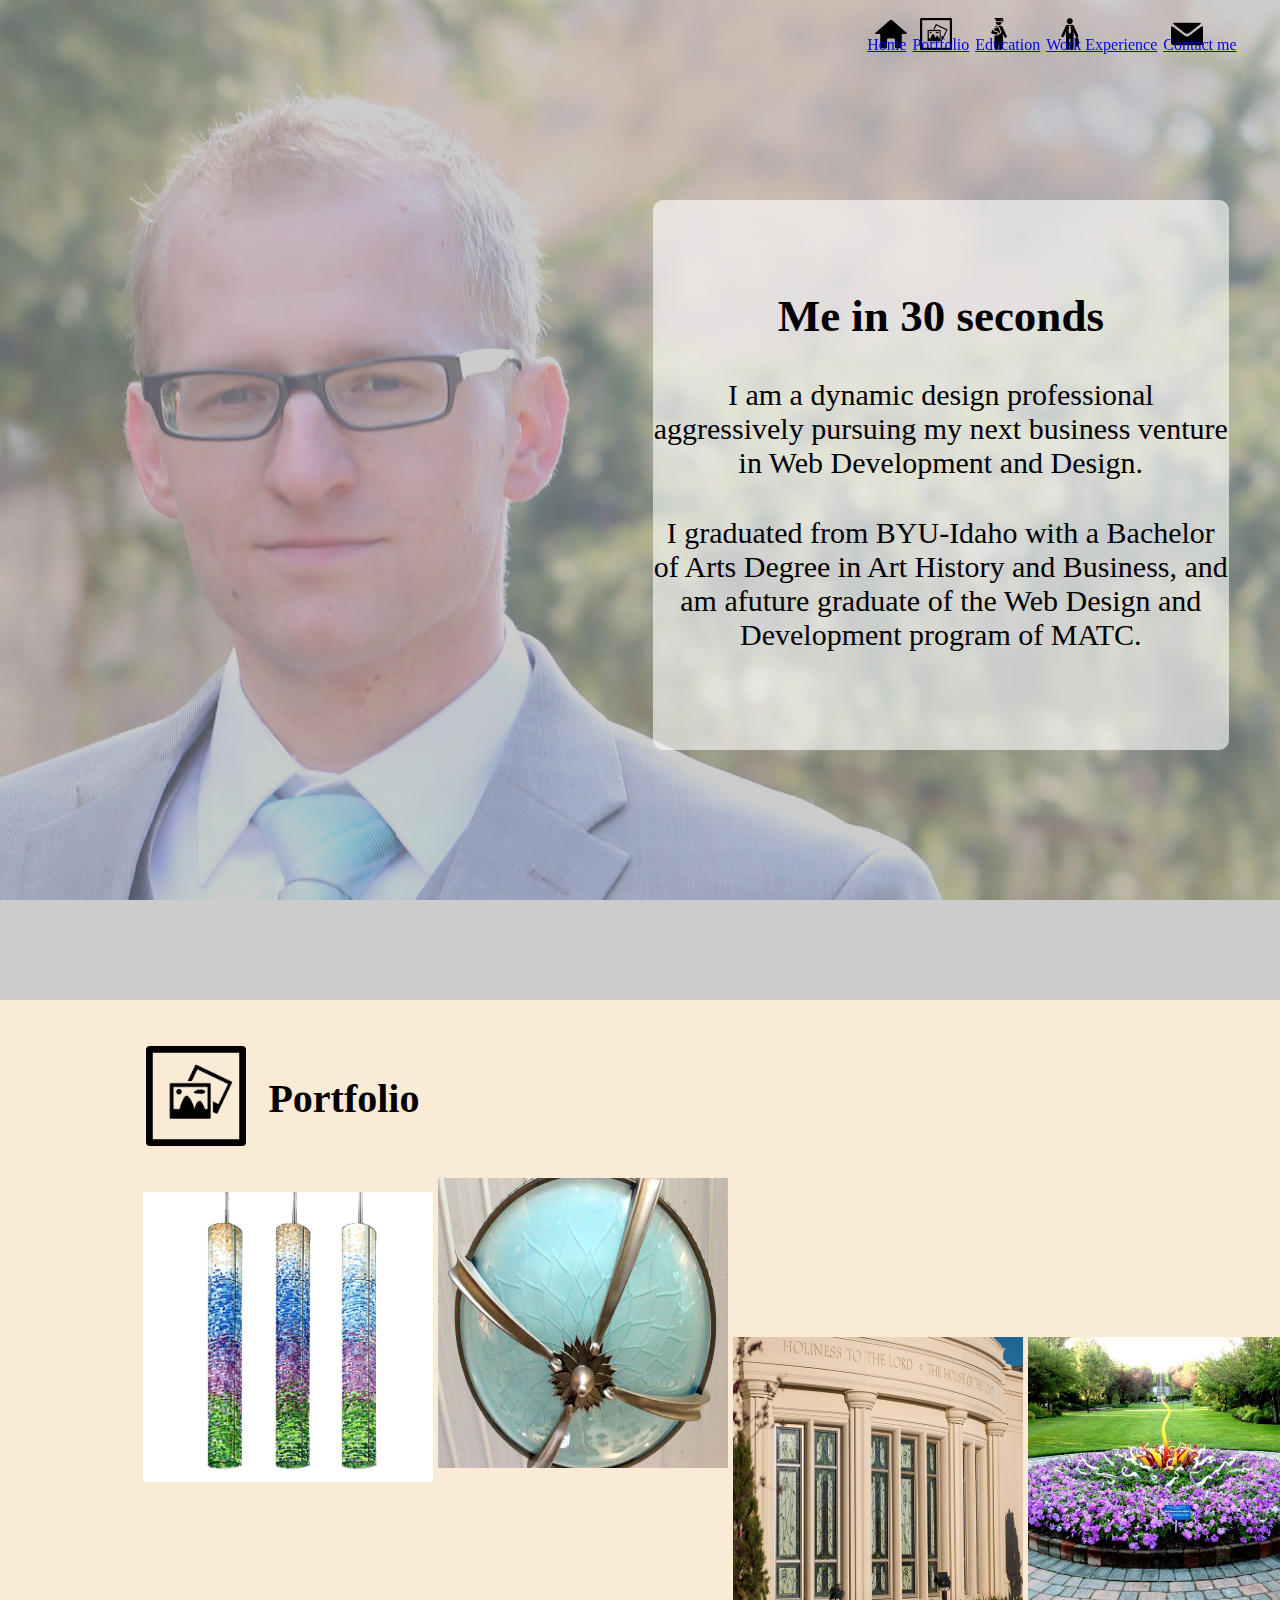
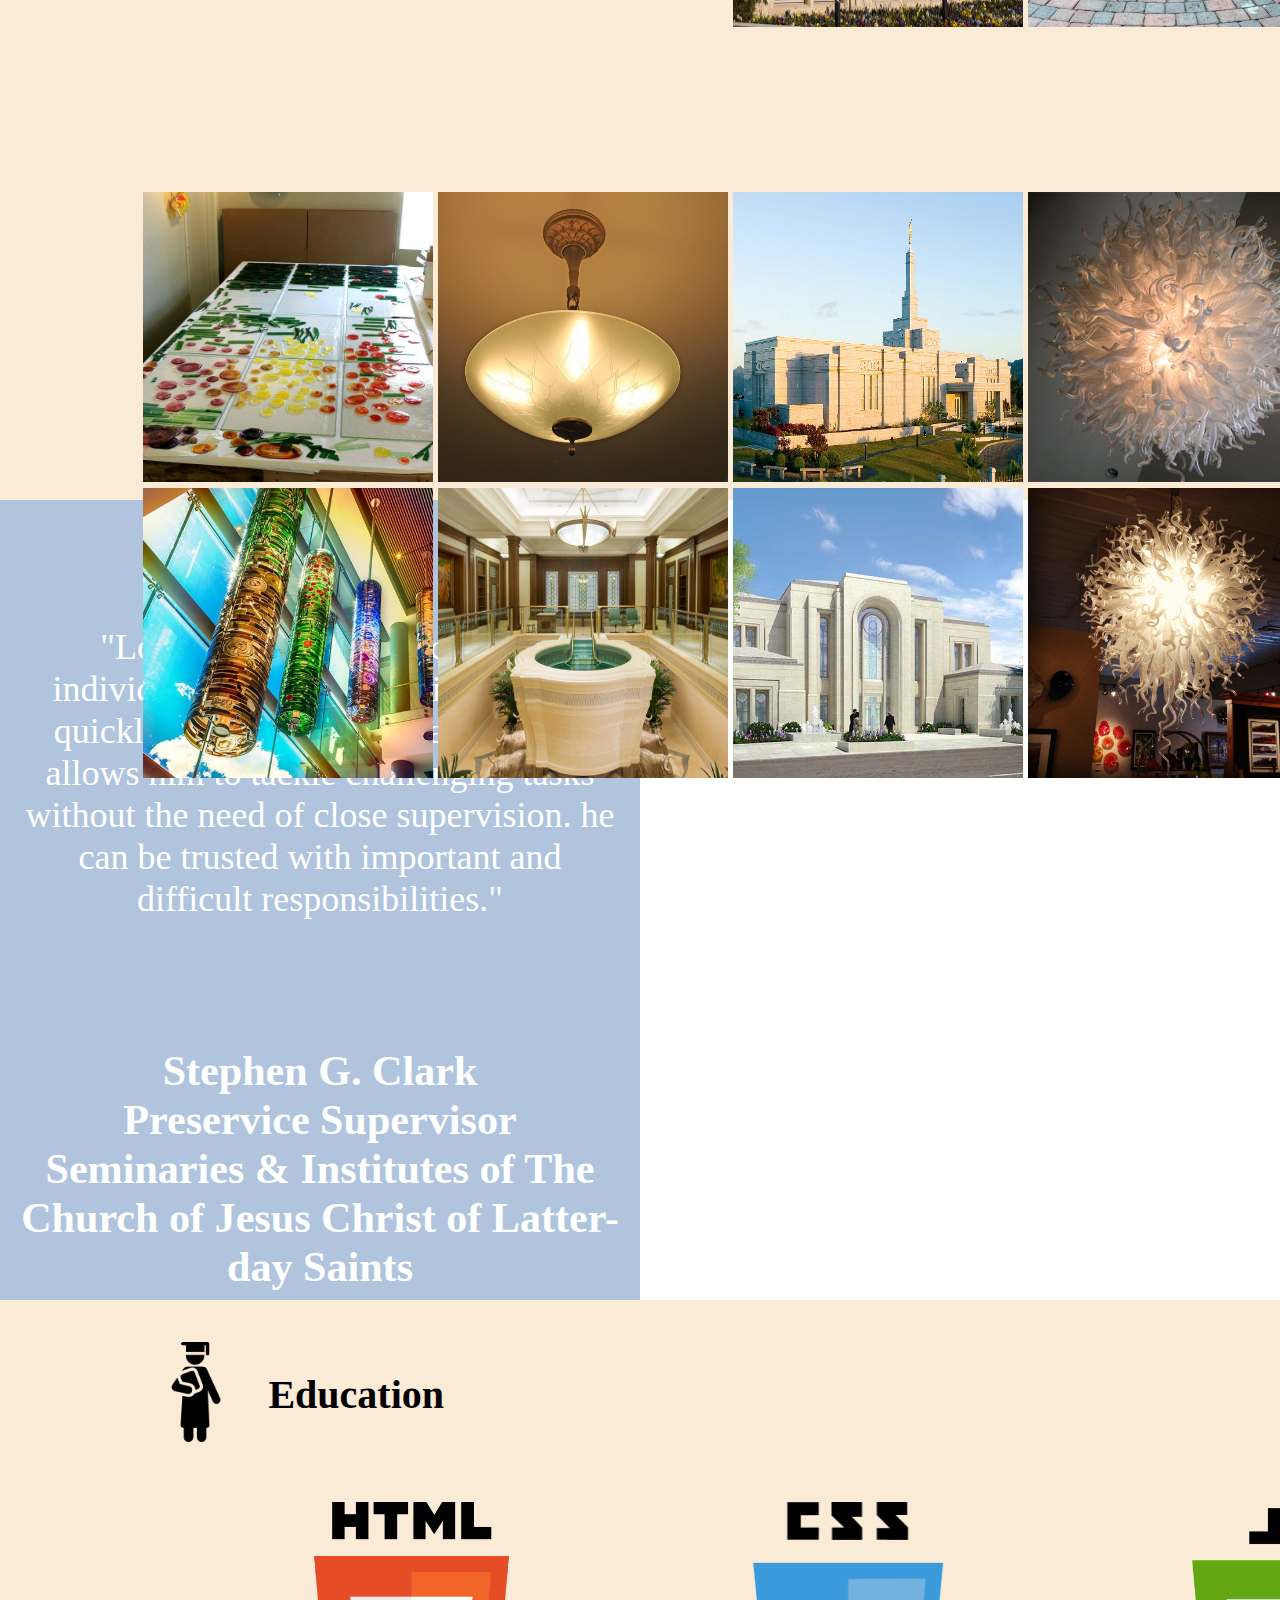
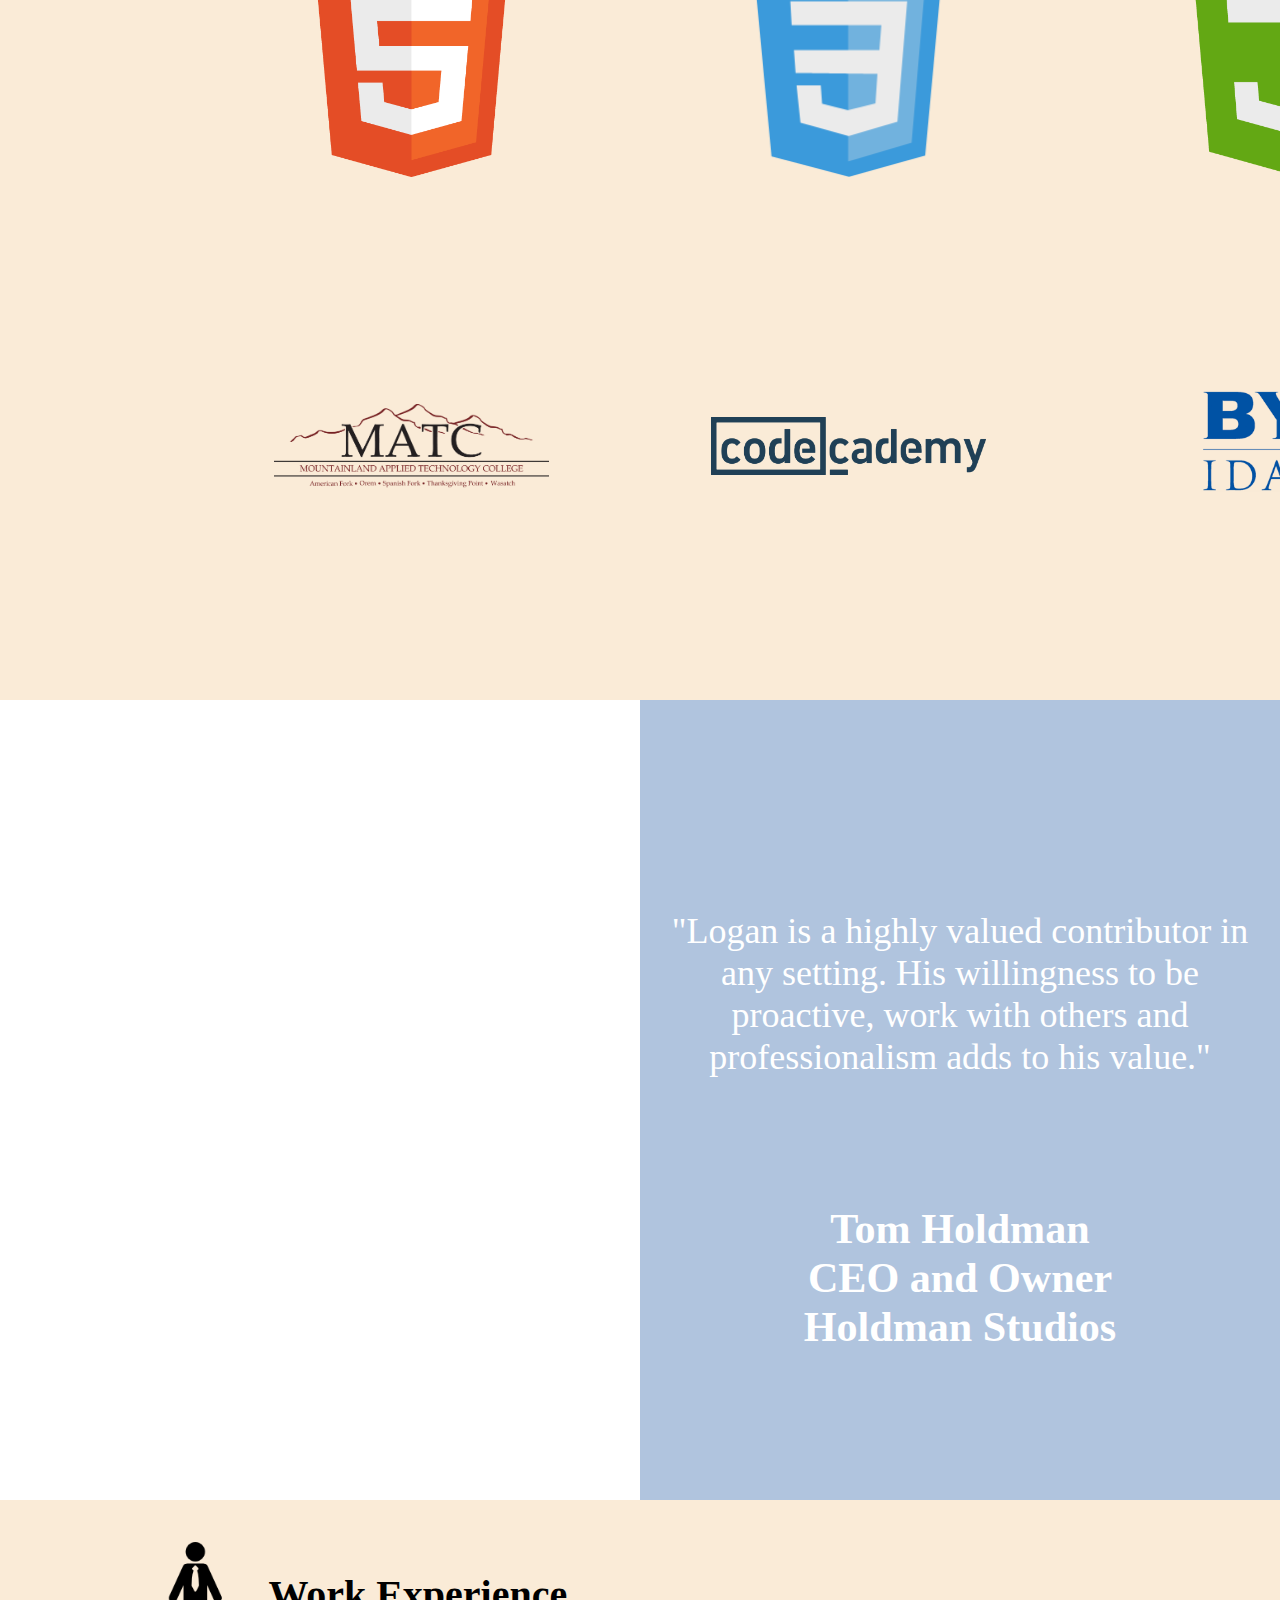
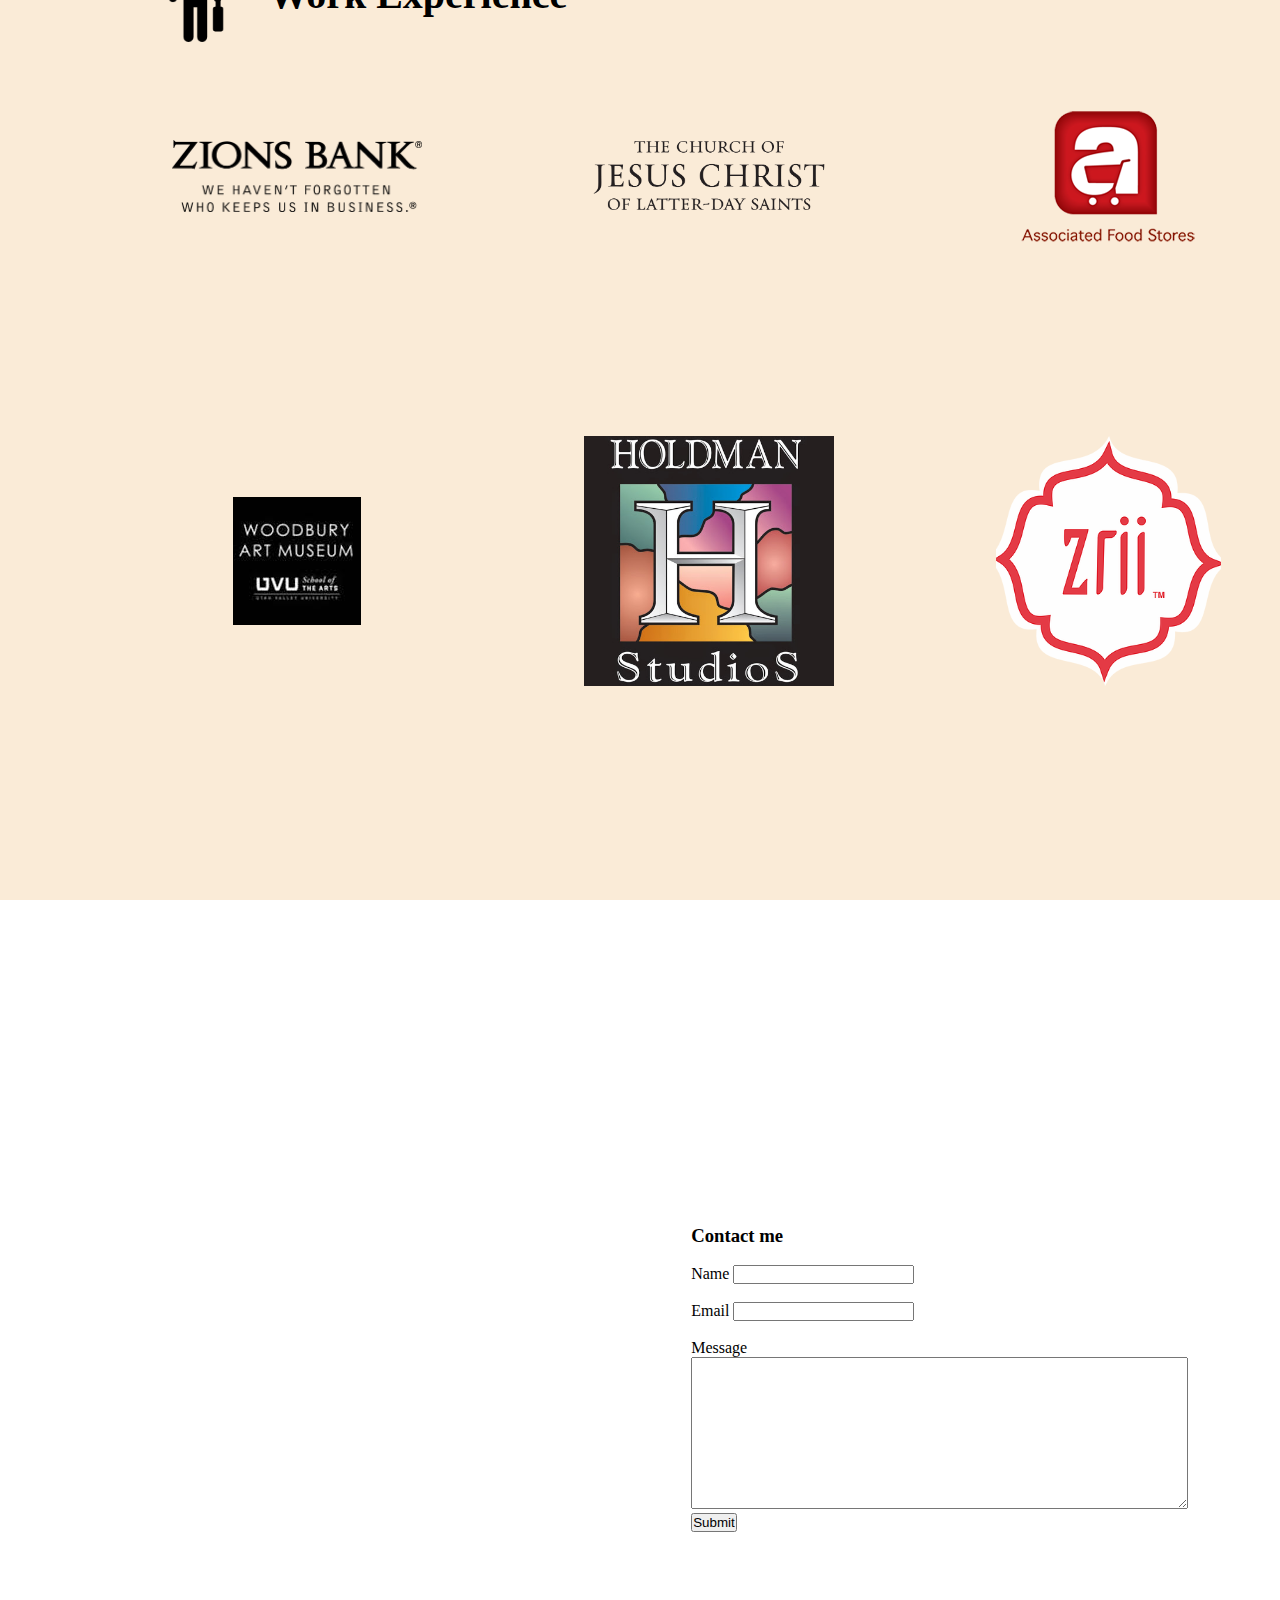
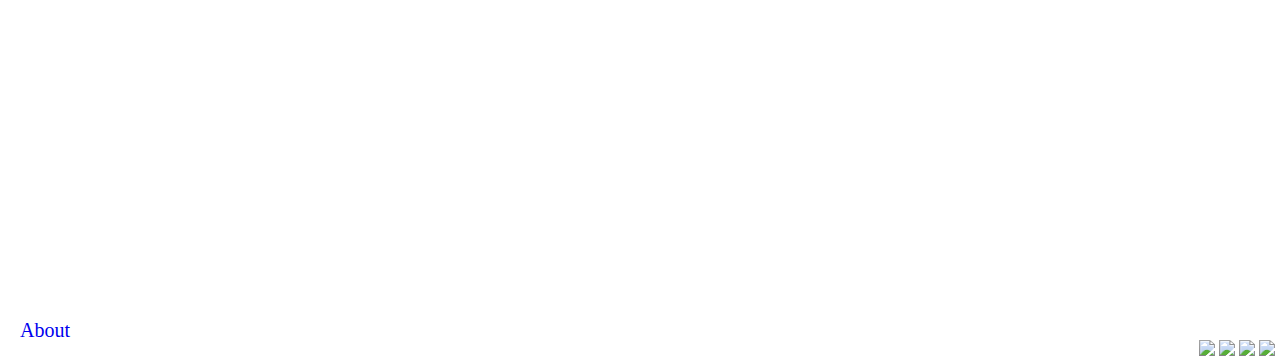
==== html/index.html @ a1bf0442 "4/6 before changing navbar to table" ====
<!DOCTYPE html>
<html lang="en">
<head>
    <meta charset="UTF-8">
    <link type = "text/css" href = "../css/stylesheet.css" rel = "stylesheet" />
    <link href='https://fonts.googleapis.com/css?family=Slabo+27px' rel='stylesheet' type='text/css'>
    <link rel="stylesheet" href="https://maxcdn.bootstrapcdn.com/font-awesome/4.5.0/css/font-awesome.min.css">
    <title>Logan L Hendricks</title>
    <script src="https://code.jquery.com/jquery-1.12.2.min.js"></script>
</head>
<body>
<div id="home">
    <div id= "top-clear">
        <div id = "navbar">
            <ul>
                <li id="homeIcon"><a href ="#top-clear"><img src= "../pictures/navbar/web%20(3).png"><span class="navbartext">Home</span></a></li>
                <li id="imagesIcon"><a href="#portfolio"><img src="../pictures/navbar/square.png"><span class="navbartext">Portfolio</span></a></li>
                <li id="educationIcon"><a href="#middle"><img src="../pictures/navbar/school%20(1).png"><span class="navbartext">Education</span></a></li>
                <li id="workIcon"><a href="#bottom"><img src="../pictures/navbar/business%20(1).png"><span class="navbartext">Work Experience</span></a></li>
                <li id="contactIcon"><a href="#clear-box"><img src="../pictures/navbar/dark.png"><span class="navbartext">Contact me</span></a></li>
            </ul>
        </div>
        <div id="aboutMeBox">
            <div id="aboutMeText">
                <br><br><br><br><br>
                <h1 style="font-size:45px">Me in 30 seconds</h1>
                <br> <br>
                <p> I am a dynamic design professional aggressively pursuing my next business venture in Web Development and Design.</p>
                <br>
                <br>
                <p> I graduated from BYU-Idaho with a Bachelor of Arts Degree in Art History and Business, and am afuture graduate of the Web Design and Development program of MATC. </p>
            </div>
        </div>
    </div>
    </div>
    <!-- <div class="header"><h1 class="title">About me</h1></div>
                <p> My name is Logan Hendricks.   My professional work has been involved in Art Gallery Management and Financial Management.</p>
                <p>  For the next year I am dedicating my time and resources to developing a career in Web Development and Design.  I am currently searching for possible internships and entry level positions in that field.</p>
                <p> Below is a basic summary of my previous work history.</p>
            </div> -->
<!--<div id = "top-left">
</div>
<div id = "top-right">
    <br> <br> <br>
    <p> "Desire to provide great customer service is always evident in Logan's daily acitons.  He will go to great lengths to ensure customer satisfaciton is achieved.  He dedicatedly meets sales goals and expectations.  He serves and a leader and supervisor for others."</p>
    <br> <br> <br>
    <h3 class = "title">Bridget Julian</h3>
    <h3 class = "title"> Financial Center Manager</h3>
    <h3 class = "title"> Zion's Bank</h3>
</div>
Preserve this text for potential use later-->
<div id= "portfolio">
    <table class="header">
        <tr>
            <td><img src="../pictures/headers/square%20(4).png"></td>
            <td><h1>Portfolio</h1></td>
        </tr>
    </table>
    <div id = "photo-table">
        <table>
            <thead>
            </thead>
            <tbody>
                <tr>
                    <td title="doTERRA Chandeliers" id ="doterra1"><a href = "http://www.doterra.com"> <img src="../pictures/Photo%20Table/Doterra1.jpg"><div class="hoverbox"><p class="hovertext">Doterra Initial Design</p></div></a></td>
                    <td title="Gilbert Baptistry" id="gilbert1"><a href = "https://www.lds.org/church/temples/gilbert-arizona?lang=eng"><img src="../pictures/Gilbert%20Light%20Fixture.jpg"><div class="hoverbox"></div><p class="hovertext">Gilbert Initial Design</p></a></td>
                    <td title="Payson, Utah Temple"><a href = "https://www.lds.org/church/temples/payson-utah?lang=eng"><img src="../pictures/Payson_Temple_Exterior_Inscription2015_resized.jpg"></a></td>
                    <td title="Thanksgiving Point Gardens"><a href = "http://www.thanksgivingpoint.org"><img src="../pictures/IMG_7858-500x500.jpg"></a></td>
                    <td title="Young Living Platter"><a href = "https://www.youngliving.com/en_US"><img src="../pictures/Photo%20Table/glassblowing.JPG"></a></td>
                </tr>
                <tr>
                    <td title="doTERRA Chandeliers"> <a href = "http://www.doterra.com"><img src="../pictures/Photo%20Table/Doterra%20assembly.jpg"></a></td>
                    <td title="Gilbert Baptistry"><a href = "https://www.lds.org/church/temples/gilbert-arizona?lang=eng"><img src="../pictures/Gilbert%20Light%20Fixture%202.jpg"></a></td>
                    <td title="Suva, Fiji Temple"><a href = "https://www.lds.org/bc/content/church/temples/suva-fiji/images/suva-fiji-808x480-AV060324_cah046.jpg"><img src="../pictures/suva-fiji-808x480-AV060324_cah046.jpg"></a></td>
                    <td title="Residential Chandelier"><a href="http://www.holdmanstudios.com"><img src="../pictures/residential-glass-chandelier-3.png"></a></td>
                    <td title="Young Living Platter"><a href = "https://www.youngliving.com/en_US"><img src="../pictures/Photo%20Table/glassblowing2.jpg"></a></td>
                </tr>
                <tr>
                    <td title="doTERRA Chandeliers"> <a href = "http://www.doterra.com"><img src="../pictures/corp07-500x500.jpg"></a></td>
                    <td title= "Gilbert Baptistry" ><a href = "https://www.lds.org/church/temples/gilbert-arizona?lang=eng"><img src="../pictures/Gilbert_Temple_Baptistry.jpg"></a></td>
                    <td title="Paris,France Temple"><a href = "https://www.lds.org/bc/content/ldsorg/church/temples/paris-france/Paris-ExteriorRenderings-Nov2011_808x480_web.jpg"><img src="../pictures/Paris-ExteriorRenderings-Nov2011_808x480_web.jpg"></a></td>
                    <td title="Holdman Studios Gallery"><a href="http://www.holdmanstudios.com"><img src="../pictures/Photo%20Table/gallery%20piece.jpg"></a></td>
                    <td title="Young Living Platter"><a href = "https://www.youngliving.com/en_US"><img src="../pictures/Young-living-oil-platter-500x500.jpg"></a></td>
                </tr>
            </tbody>
        </table>
    </div>
</div>
<div id="middleLeft">
    <br> <br> <br>
    <p> "Logan is a bright and capable individual.  He has the ability to learn quickly and think analytically, which allows him to tackle challenging tasks without the need of close supervision.  he can be trusted with important and difficult responsibilities."</p>
    <br> <br> <br>
    <h3 class = "title"> Stephen G. Clark</h3>
    <h3 class = "title"> Preservice Supervisor</h3>
    <h3 class = "title"> Seminaries & Institutes of The Church of Jesus Christ of Latter-day Saints</h3>
</div>
<div id="middleRight">

</div>
<div id = "middle">
    <table class="header">
        <tr>
            <td><img src="../pictures/headers/school%20(5).png"></td>
            <td><h1>Education</h1></td>
        </tr>
    </table>
    <div id = "educationPhotos">
        <table>
        <tr>
            <td><img src="../pictures/education/HTML5_Logo_512.png"></td>
            <td><img src="../pictures/education/css3-logo.png"></td>
            <td><img src="../pictures/education/javascript_logo.png"></td>
        </tr>
        <tr>
            <td><img  src="../pictures/education/MATC.png"></td>
            <td><img src="../pictures/education/codecademy.png"></td>
            <td><img src="../pictures/work%20photo/BYUI1.png"</td>
        </tr>
        </table>
    </div>
</div><div id="bottomLeft">

</div>
<div id="bottomRight">
    <br> <br> <br> <br> <br>
    <p> "Logan is a highly valued contributor in any setting. His willingness to be proactive, work with others and professionalism adds to his value."</p>
    <br> <br> <br>
    <h3 class = "title"> Tom Holdman</h3>
    <h3 class = "title"> CEO and Owner</h3>
    <h3 class = "title"> Holdman Studios</h3>
</div>
<div id = "bottom">
    <table class="header">
        <tr>
            <td><img src="../pictures/headers/business%20(4).png"></td>
            <td><h1>Work Experience</h1></td>
        </tr>
    </table>
    <div id="workPhotos">
        <table>
            <tr>
                <td><img class ="rectangle" src="../pictures/work%20photo/ZionsBank-logo_wTag-stack.png"></td>
                <td><img class ="rectangle" src="../pictures/work%20photo/800px-Logo_of_the_Church_of_Jesus_Christ_of_Latter-day_Saints.svg.png"></td>
                <td><img class ="rectangle" src="../pictures/work%20photo/Associated-Food-Stores.png"></td>
                <td><img src="../pictures/work%20photo/BYUI1.png"></td>
            </tr>
            <tr>
                <td><img src="../pictures/work%20photo/download.jpeg"></td>
                <td><img src="../pictures/work%20photo/blackback.jpg"></td>
                <td><img src="../pictures/work%20photo/dbb1f0_b574434855d446269e22c039c2729da0.png"></td>
                <td><img class ="rectangle" src="../pictures/work%20photo/securitas-logo.jpg"></td>
            </tr>
        </table>
    </div>
</div>
<div id = "clear-box">
    <div id = "contact">
        <form id="textForm" method="post" action="Thanks.html">
            <h3 style="font-family = Georgia">Contact me</h3><br>
            <label for="name" style="font-family: Georgia;">Name </label> <input id="name" name="name"><br><br>
            <label for="email" style="font-family: Georgia;">Email </label><input id="email" name="email"><br><br>
            <p font-family="Georgia">Message</p>
            <textarea cols="60" rows="10" maxlength="500"></textarea>
            <input type="submit" value="Submit">
        </form>
    </div>
</div>
<div id = "footer">
    <a href="about.html"><p id="about"> About</p></a>
    <ul id = "social-media">
        <li><a href = "http://www.facebook.com"><img src="https://cdn3.iconfinder.com/data/icons/social-media-set-3/60/facebook-48.png"></a></li>
        <li><a href = "http://www.twitter.com"> <img src="https://cdn3.iconfinder.com/data/icons/social-media-set-3/60/twitter1-48.png"></a></li>
        <li><a href = "http://www.youtube.com"><img src = "https://cdn3.iconfinder.com/data/icons/social-media-set-3/60/youtube1-48.png"></a></li>
        <li><a href = "http://www.gmail.com"><img src = "https://cdn3.iconfinder.com/data/icons/social-media-set-3/60/google-48.png"></a></li>
    </ul>
</div>
</body>
</html>
---- css/stylesheet.css ----
#about {
    position: absolute;
    bottom: 18px;
    left: 20px;
}
p#about {
    list-style-type: none;
    font-family: Georgia, serif;
    font-size: 20px;
}

a#about {
    text-decoration: none;
}
#aboutMeText {
    position: absolute;
    font-family: Georgia, serif;
    text-align: center;
}

#aboutMeText p {
    font-size: 30px
}
#aboutMeBox {
    position: absolute;
    height: 55%;
    width: 45%;
    background-color: rgba(255, 255, 255, .6);
    border-radius: 10px;
    top: 20%;
    left: 51%;
}
#bottom {
    height: 1000px;
    width: 100%;
    background-color: #faebd7;
    clear: both;
    position: relative;
}
#bottomLeft {
    height: 800px;
    width: 50%;
    float: left;
    background-color: transparent;
}

#bottomRight {
    height: 800px;
    width: 50%;
    float: right;
    background-color: #b0c4de;
    text-align: center;
    color: #ffffff;
    font-family: Georgia, serif;
    font-size: 2.25em;
}

#bottomRight p {
    margin: 0% 3% 0% 3%;
}

#clear-box {
    position:relative;
    height: 1000px;
    width: 100%;
    clear:both;
    background-color: transparent;
}
#contact {
    position: absolute;
    height: 35%;
    width: 30%;
    background-color: rgba(255, 255, 255, 0.3);
    border-radius: 10px;
    top: 29%;
    left: 51%;
}

#contactIcon:hover {
    opacity: 0.6;
    -webkit-filter: opacity(.6);
}

#doterra1:hover .hovertext {
    visibility: visible;
}
#doterra1:hover .hoverbox {
    visibility: visible;
}

#educationPhotos {
    position:absolute;
    top: 12%;
    left: 15%;
    text-align: center;
}
#educationPhotos img{     max-height: 275px;
     max-width:275px;
     padding: 40px;
     margin: 40px;
 }
#educationIcon:hover {
    opacity: 0.6;
    -webkit-filter: opacity(.6);
}

#footer {
    height: 60px;
    width: 100%;
    background-color: #ffffff;
    clear: both;
    position: relative;
}

#footer ul li{
    list-style-type: none;
    display: inline;
}

#gilbert1:hover .hovertext {
    visibility: visible;
}
#gilbert1:hover .hoverbox {
    visibility: visible;
}
.header {
    position: absolute;
    top: 4%;
    left: 10.5%;

}

.header h1 {
    text-decoration: none;
    font-family:Georgia, serif;
    font-size: 40px;
}

.header img{
    height: 100px;
    width: 100px;
}

.header td {
    padding: 0px 10px 0px 10px;
}

#home {
    position: relative;
}

#homeIcon:hover {
    opacity: 0.6;
    -webkit-filter: opacity(.6);
}
.hoverbox {
    visibility: hidden;
    height: 290px;
    width: 290px;
    z-index: 1;
    background-color: rgba(255, 255, 255 .6);
}
.hovertext {
    visibility: hidden;
    z-index: 2;
    color: white;
    font-size: 25px;
    text-align: center;
}
html {
    background: url("../pictures/resized logan3.jpg") no-repeat center center fixed;
    -webkit-background-size: cover;
    -moz-background-size: cover;
    -o-background-size: cover;
    background-size: cover;
}

#imagesIcon:hover {
    opacity: 0.6;
    -webkit-filter: opacity(.6);
}

#middle {
    height: 1000px;
    width: 100%;
    background-color: #faebd7;
    clear: both;
    position: relative;
}

#middleRight {
    height: 800px;
    width: 50%;
    float: right;
}

#middleLeft {
    height: 800px;
    width: 50%;
    float: left;
    background-color: #b0c4de;
    text-align: center;
    color: #ffffff;
    font-family: Georgia, serif;
    font-size: 2.25em;
}

#middleLeft p {
    margin: 0% 3% 0% 3%;
}

#middle-right p {
    margin: 22% 10% 0% 10%;
}

#navbar {
    position: fixed;
    text-align: center;
    right: 3%;
    top: 2%;
    z-index: 1;
}

#navbar ul li {
    list-style-type: none;
    padding: 0px 5px 0px 5px;
    display: inline;
}

.navbartext {
    text-align: center;
    text-decoration: none;
    visibility: visible;
    margin-left: -40px;
    margin-bottom: -100px;
}

#photo-table img {
    height: 290px;
    width: 290px;
    margin-right: 3px;
    position: relative;
}

#photo-table {
    left: 11%;
    top: 16%;
    position: absolute;
    text-align: center;
}

#portfolio {
    height: 1100px;
    width: 100%;
    background-color: #faebd7;
    clear: both;
    position: relative;
}
#profileIcon:hover {
    opacity: 0.6;
    -webkit-filter: opacity(.6);
}
#social-media{
    position: absolute;
    bottom: 0px;
    right: 5px;
}

#textForm {
    text-align: left;
    position: absolute;
    top: 10%;
    left: 10%;
}
.title {
    font-family: Book Antiqua, serif;
}
#top-clear {
    height: 1000px;
    width: 100%;
    background-color: rgba(128,128,128,0.4);
}

#top-left {
    height: 800px;
    width: 50%;
    float: left;
    background-color: transparent;
}

#top-right {
    height: 800px;
    width: 50%;
    float: right;
    background-color: #b0c4de;
    text-align: center;
    color: #ffffff;
    font-family: Georgia, serif;
    font-size: 2.25em;
}
#top-right p {
    margin: 0% 3% 0% 3%;
}
#top-text {
    height: 1000px;
    width: 100%;
    background-color: #faebd7;
    clear: both;
    position: relative;
}

#workIcon:hover {
    opacity: 0.6;
    -webkit-filter: opacity(.6);
}

#workPhotos {
    position: absolute;
    left: 7%;
    top: 10%;
    text-align: center;
}
#workPhotos img{
    max-height: 250px;
    max-width:250px;
    padding: 40px;
    margin: 40px;
}

* {
    margin: 0px;
    padding: 0px;
}
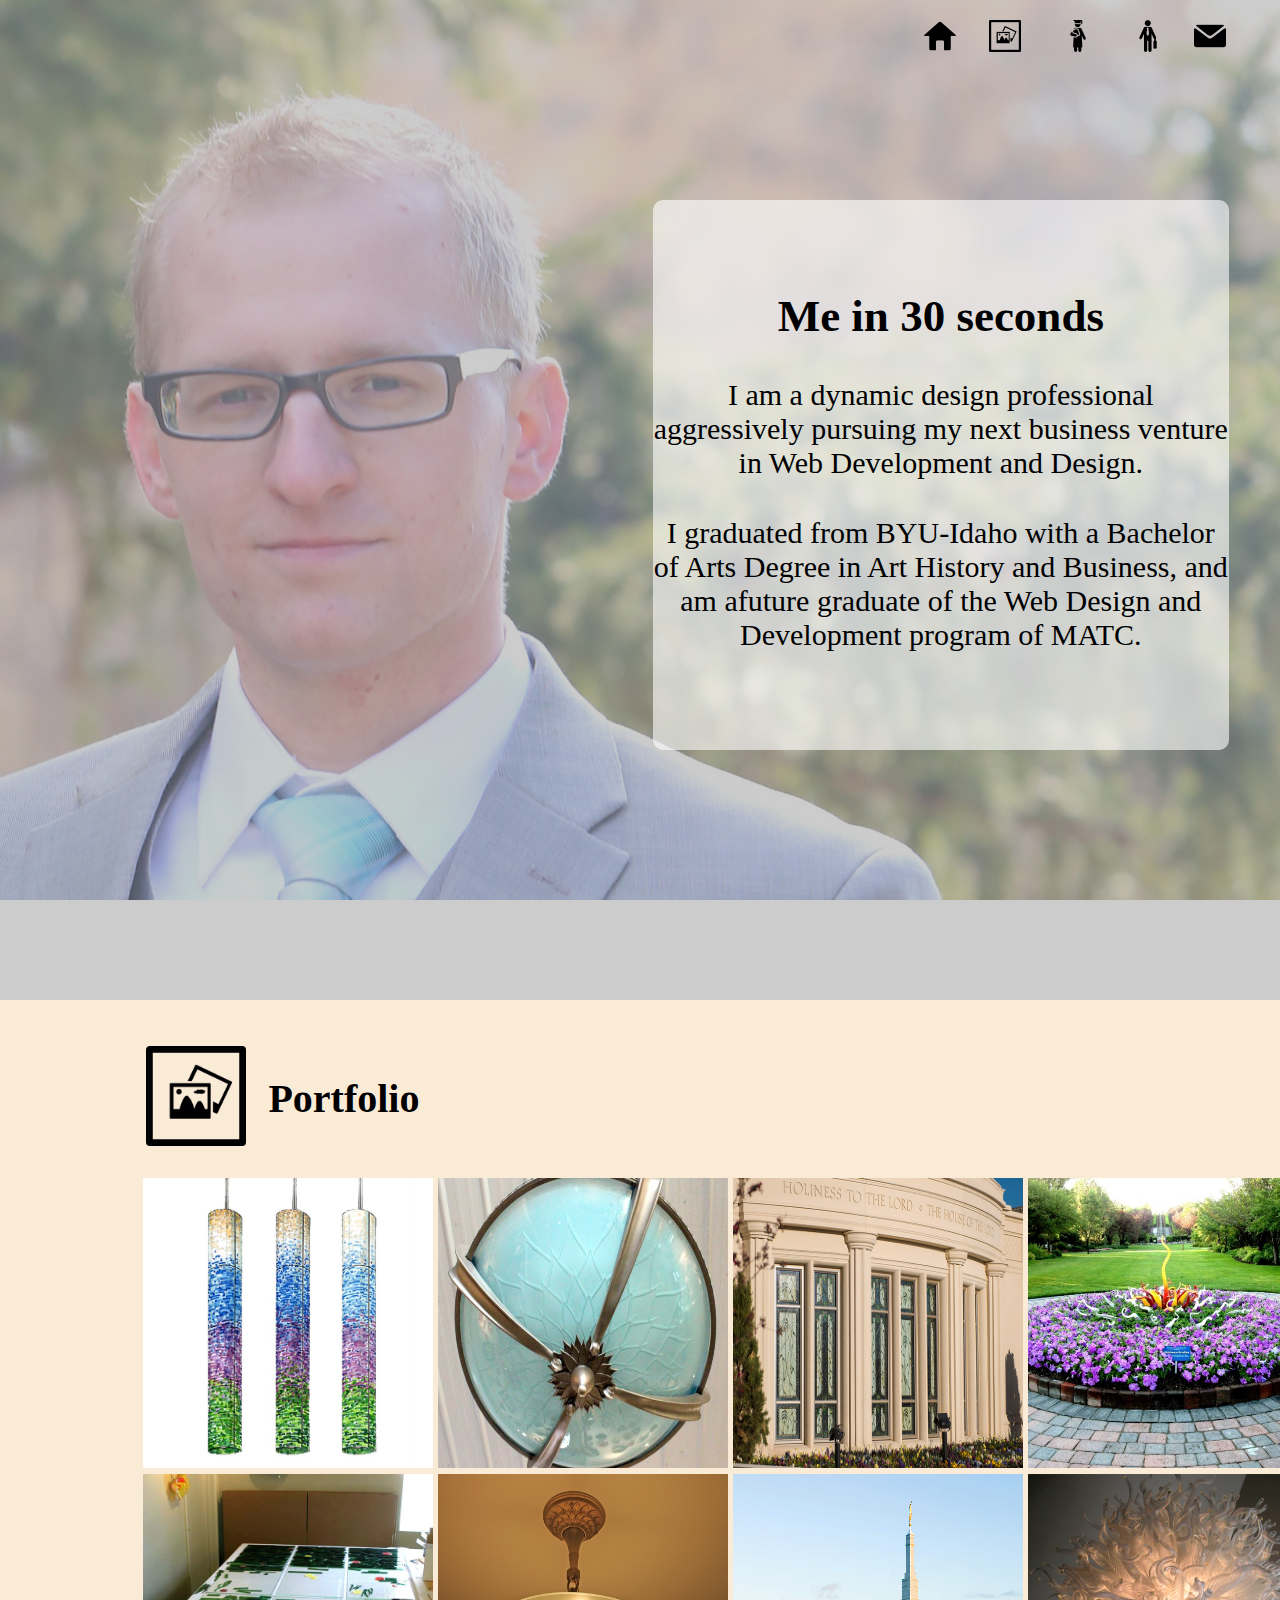
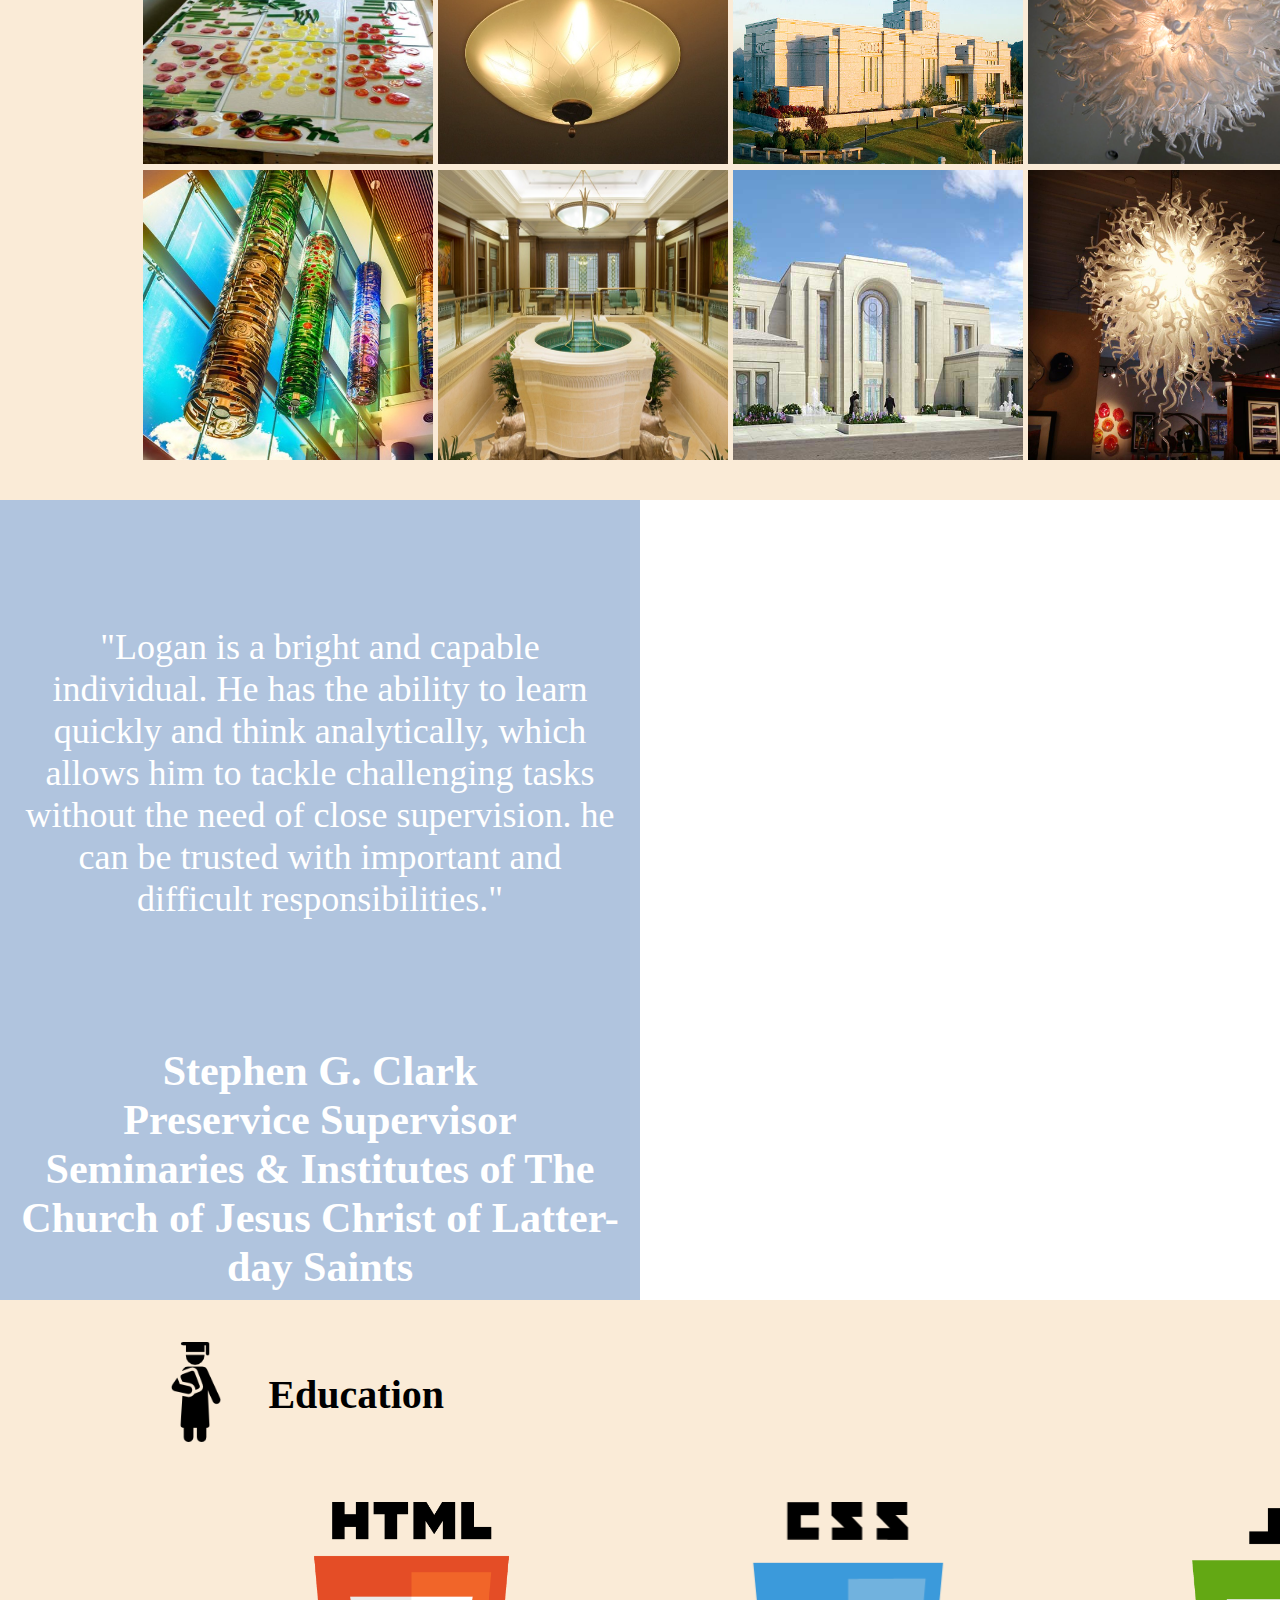
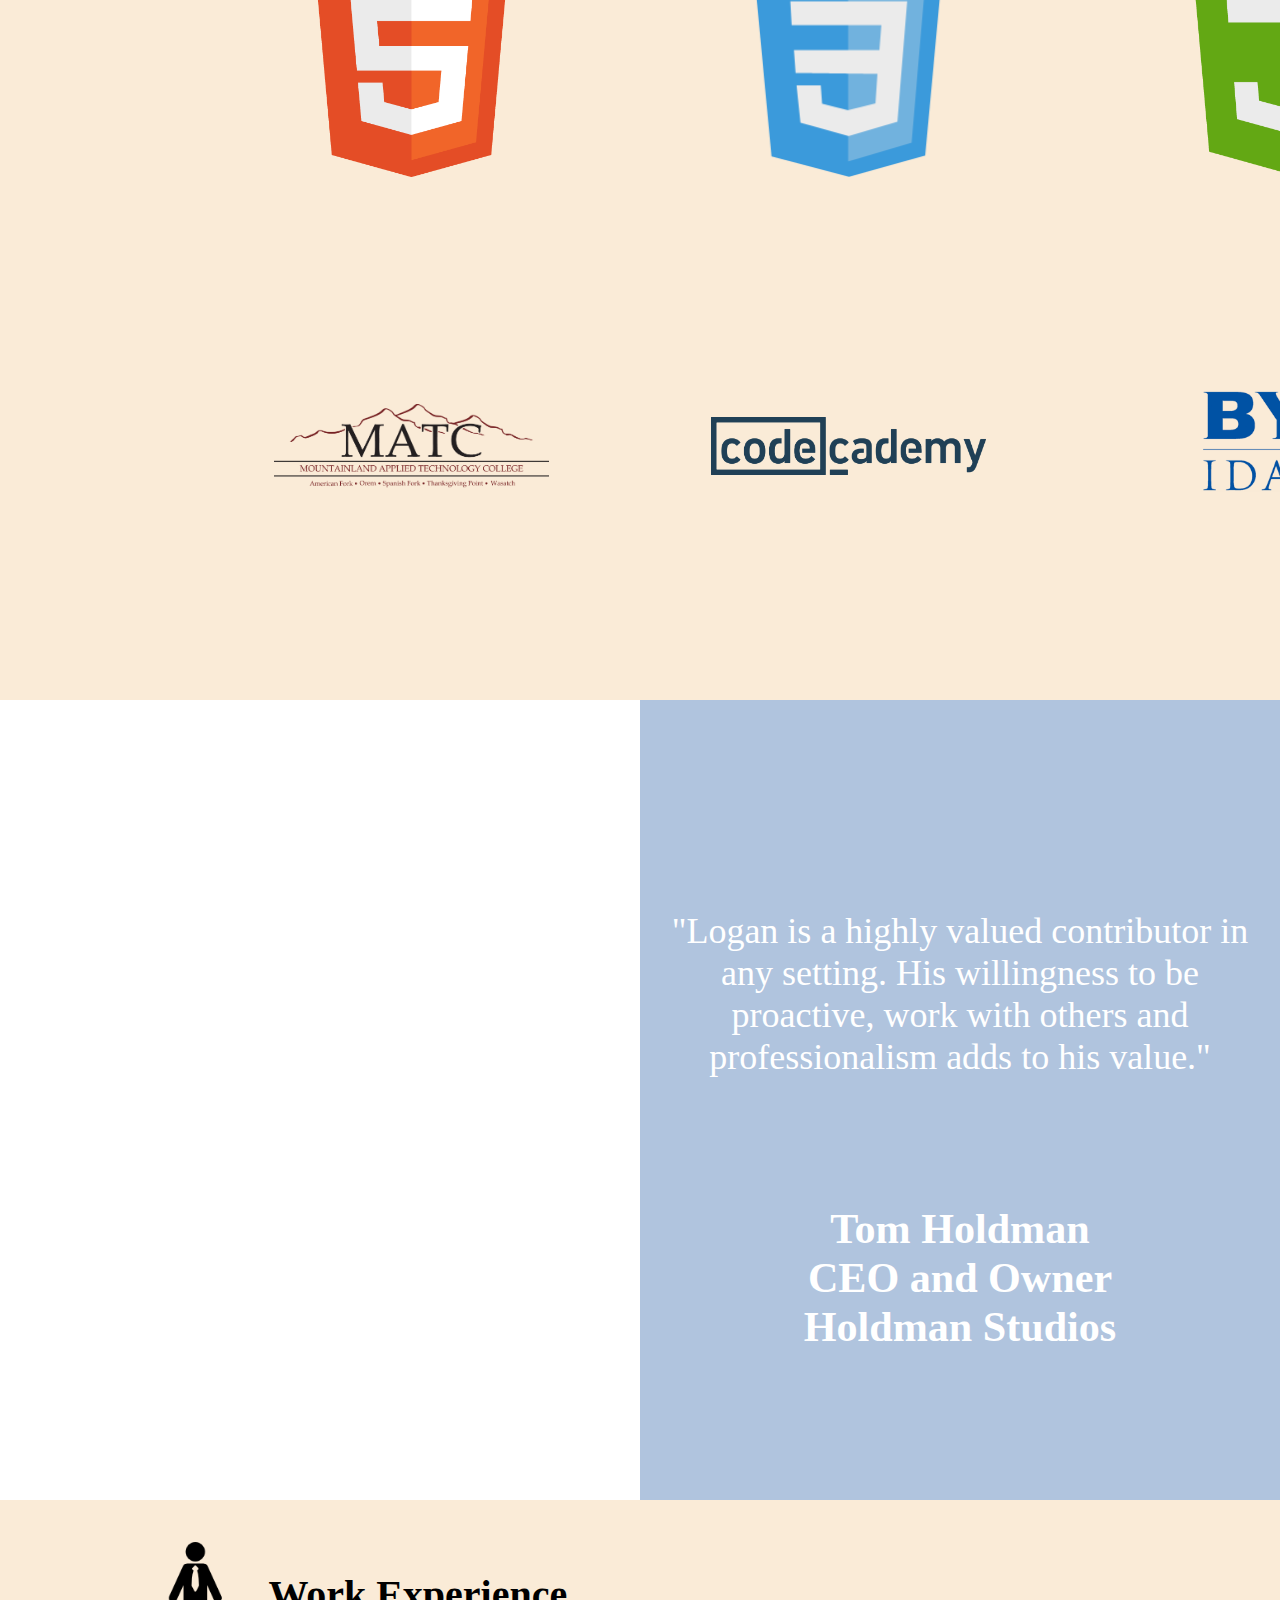
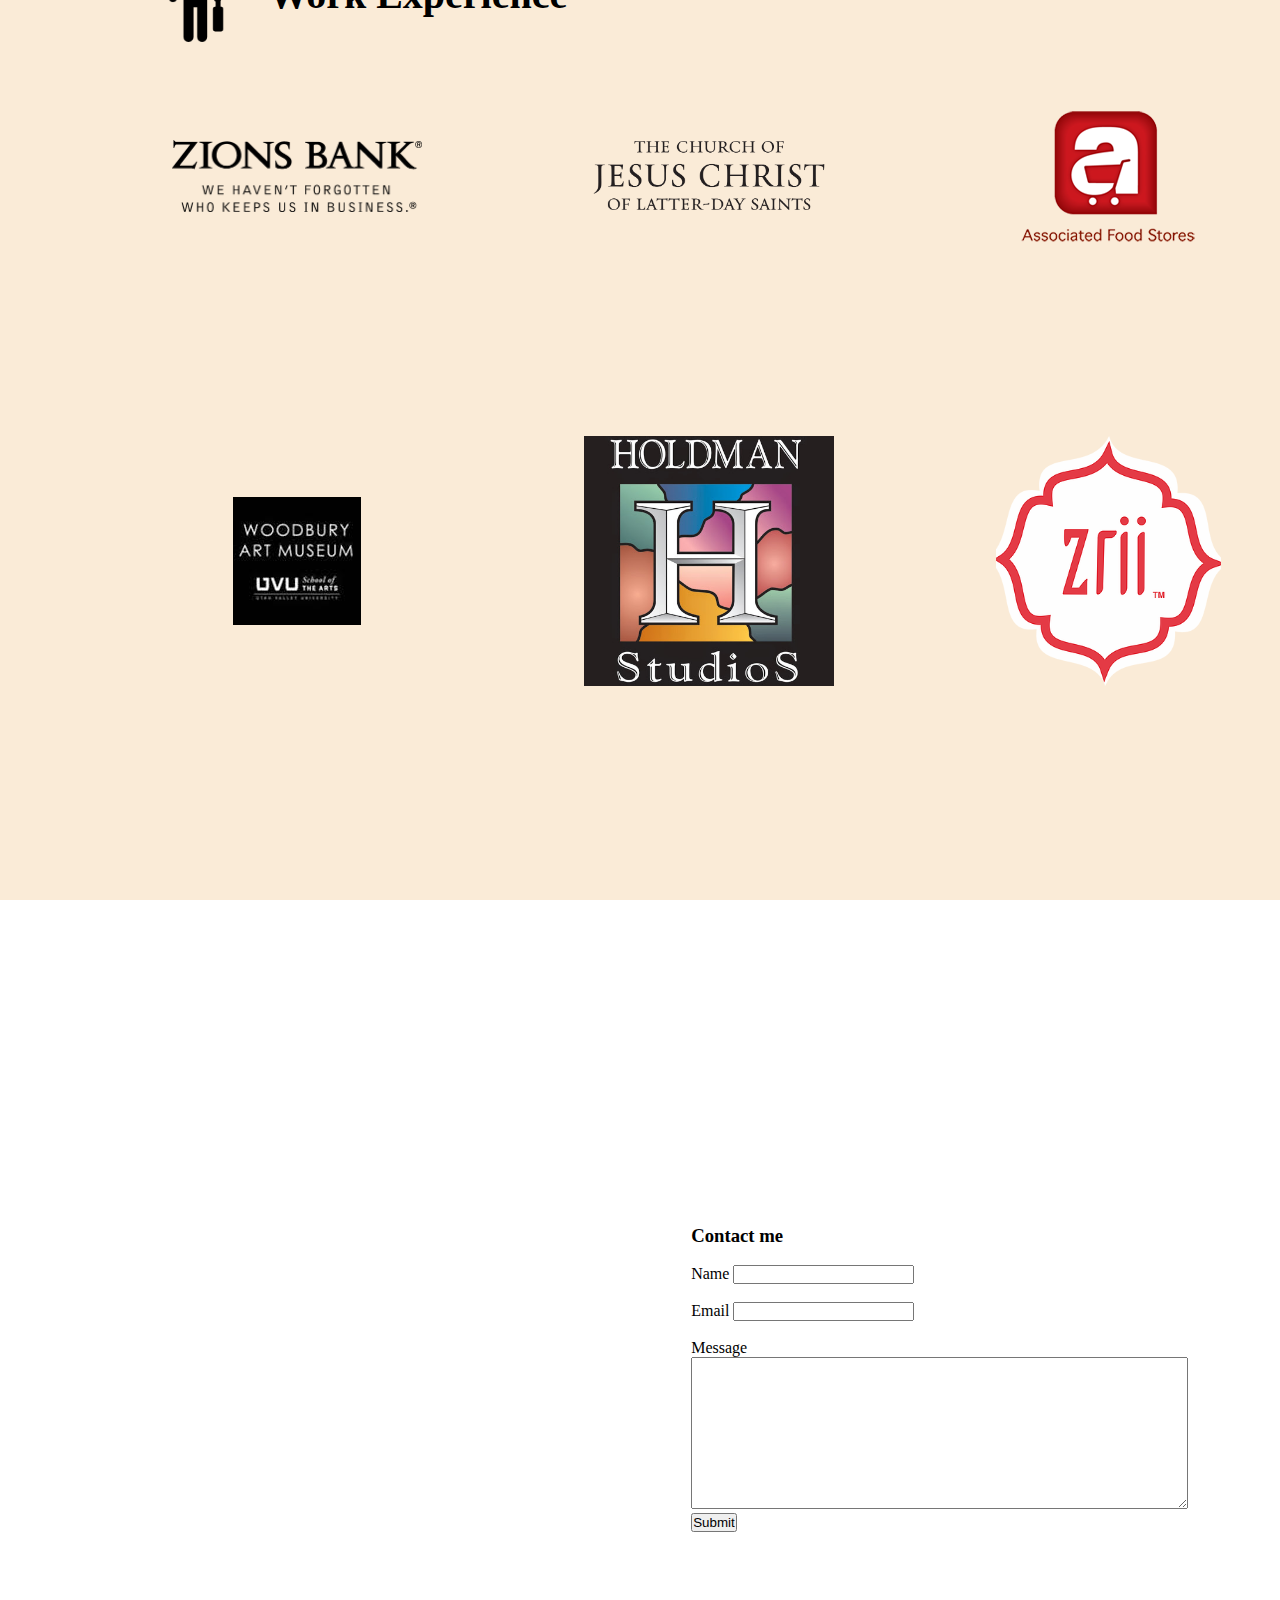
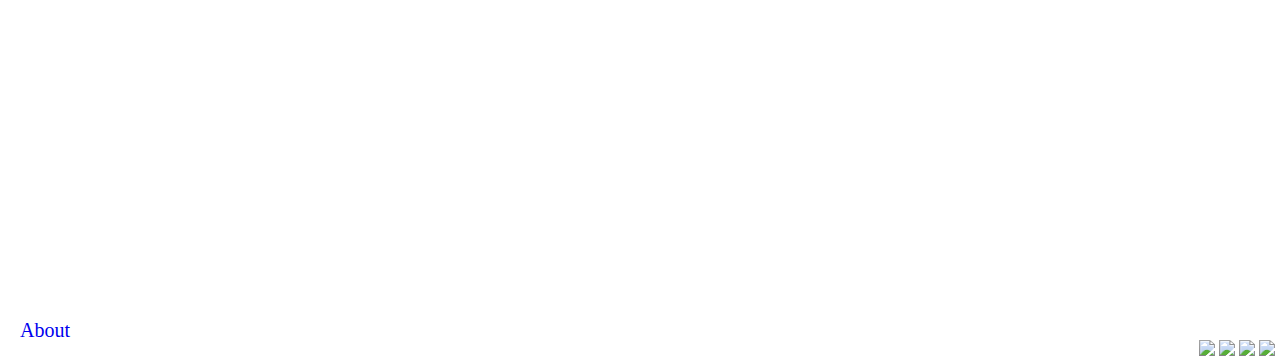
==== commit 294aa4b4: "4/6 End of Day" ====
--- a/html/index.html
+++ b/html/index.html
@@ -5,20 +5,47 @@
     <link type = "text/css" href = "../css/stylesheet.css" rel = "stylesheet" />
     <link href='https://fonts.googleapis.com/css?family=Slabo+27px' rel='stylesheet' type='text/css'>
     <link rel="stylesheet" href="https://maxcdn.bootstrapcdn.com/font-awesome/4.5.0/css/font-awesome.min.css">
+    <script src="https://code.jquery.com/jquery-1.12.2.min.js"></script>
     <title>Logan L Hendricks</title>
-    <script src="https://code.jquery.com/jquery-1.12.2.min.js"></script>
 </head>
 <body>
 <div id="home">
     <div id= "top-clear">
         <div id = "navbar">
-            <ul>
-                <li id="homeIcon"><a href ="#top-clear"><img src= "../pictures/navbar/web%20(3).png"><span class="navbartext">Home</span></a></li>
-                <li id="imagesIcon"><a href="#portfolio"><img src="../pictures/navbar/square.png"><span class="navbartext">Portfolio</span></a></li>
-                <li id="educationIcon"><a href="#middle"><img src="../pictures/navbar/school%20(1).png"><span class="navbartext">Education</span></a></li>
-                <li id="workIcon"><a href="#bottom"><img src="../pictures/navbar/business%20(1).png"><span class="navbartext">Work Experience</span></a></li>
-                <li id="contactIcon"><a href="#clear-box"><img src="../pictures/navbar/dark.png"><span class="navbartext">Contact me</span></a></li>
-            </ul>
+            <table>
+                <tbody>
+                <tr>
+                    <td id="homeIcon">
+                        <a href ="#top-clear">
+                            <img src= "../pictures/navbar/web%20(3).png">
+                           <div><p class="navbartext">Home</p></div>
+                        </a>
+                    </td>
+                    <td id="imagesIcon">
+                        <a href="#portfolio">
+                            <img src="../pictures/navbar/square.png">
+                            <p class="navbartext">Portfolio</p>
+                        </a>
+                    </td>
+                    <td id="educationIcon">
+                        <a href="#middle">
+                            <img src="../pictures/navbar/school%20(1).png">
+                            <p class="navbartext">Education</p>
+                        </a>
+                    </td>
+                    <td id="workIcon"><a href="#bottom">
+                        <img src="../pictures/navbar/business%20(1).png">
+                        <p class="navbartext">Work</p>
+                    </a>
+                    </td>
+                    <td id="contactIcon"><a href="#clear-box">
+                        <img src="../pictures/navbar/dark.png">
+                        <p class="navbartext">Contact</p>
+                    </a>
+                    </td>
+                 </tr>
+                </tbody>
+            </table>
         </div>
         <div id="aboutMeBox">
             <div id="aboutMeText">
@@ -33,11 +60,7 @@
         </div>
     </div>
     </div>
-    <!-- <div class="header"><h1 class="title">About me</h1></div>
-                <p> My name is Logan Hendricks.   My professional work has been involved in Art Gallery Management and Financial Management.</p>
-                <p>  For the next year I am dedicating my time and resources to developing a career in Web Development and Design.  I am currently searching for possible internships and entry level positions in that field.</p>
-                <p> Below is a basic summary of my previous work history.</p>
-            </div> -->
+
 <!--<div id = "top-left">
 </div>
 <div id = "top-right">
@@ -62,25 +85,25 @@
             </thead>
             <tbody>
                 <tr>
-                    <td title="doTERRA Chandeliers" id ="doterra1"><a href = "http://www.doterra.com"> <img src="../pictures/Photo%20Table/Doterra1.jpg"><div class="hoverbox"><p class="hovertext">Doterra Initial Design</p></div></a></td>
-                    <td title="Gilbert Baptistry" id="gilbert1"><a href = "https://www.lds.org/church/temples/gilbert-arizona?lang=eng"><img src="../pictures/Gilbert%20Light%20Fixture.jpg"><div class="hoverbox"></div><p class="hovertext">Gilbert Initial Design</p></a></td>
-                    <td title="Payson, Utah Temple"><a href = "https://www.lds.org/church/temples/payson-utah?lang=eng"><img src="../pictures/Payson_Temple_Exterior_Inscription2015_resized.jpg"></a></td>
-                    <td title="Thanksgiving Point Gardens"><a href = "http://www.thanksgivingpoint.org"><img src="../pictures/IMG_7858-500x500.jpg"></a></td>
-                    <td title="Young Living Platter"><a href = "https://www.youngliving.com/en_US"><img src="../pictures/Photo%20Table/glassblowing.JPG"></a></td>
+                    <td title="doTERRA Chandeliers" id ="doterra1"><a href = "http://www.doterra.com"><img src="../pictures/Photo%20Table/Doterra1.jpg"><div class="hoverbox"><p class="hovertext">Doterra Initial Design Concept</p></div></a></td>
+                    <td title="Gilbert Baptistry" id="gilbert1"><a href = "https://www.lds.org/church/temples/gilbert-arizona?lang=eng"><img src="../pictures/Gilbert%20Light%20Fixture.jpg"><div class="hoverbox"><p class="hovertext">Gilbert, AZ Temple Initial Prototype</p></div></a></td>
+                    <td title="Payson, Utah Temple" id="payson"><a href = "https://www.lds.org/church/temples/payson-utah?lang=eng"><img src="../pictures/Payson_Temple_Exterior_Inscription2015_resized.jpg"><div class="hoverbox"><p class="hovertext">Payson, Utah Temple Finished Exterior</p></div></a></td>
+                    <td title="Thanksgiving Point Gardens" id="tpg"><a href = "http://www.thanksgivingpoint.org"><img src="../pictures/IMG_7858-500x500.jpg"><div class="hoverbox"><p class="hovertext">Thanksgiving Point Installation</p></div></a></td>
+                    <td title="Young Living Platter" id="yl1"><a href = "https://www.youngliving.com/en_US"><img src="../pictures/Photo%20Table/glassblowing.JPG"><div class="hoverbox"><p class="hovertext">Young Living Initial Design</p></div></a></td>
                 </tr>
                 <tr>
-                    <td title="doTERRA Chandeliers"> <a href = "http://www.doterra.com"><img src="../pictures/Photo%20Table/Doterra%20assembly.jpg"></a></td>
-                    <td title="Gilbert Baptistry"><a href = "https://www.lds.org/church/temples/gilbert-arizona?lang=eng"><img src="../pictures/Gilbert%20Light%20Fixture%202.jpg"></a></td>
-                    <td title="Suva, Fiji Temple"><a href = "https://www.lds.org/bc/content/church/temples/suva-fiji/images/suva-fiji-808x480-AV060324_cah046.jpg"><img src="../pictures/suva-fiji-808x480-AV060324_cah046.jpg"></a></td>
-                    <td title="Residential Chandelier"><a href="http://www.holdmanstudios.com"><img src="../pictures/residential-glass-chandelier-3.png"></a></td>
-                    <td title="Young Living Platter"><a href = "https://www.youngliving.com/en_US"><img src="../pictures/Photo%20Table/glassblowing2.jpg"></a></td>
+                    <td title="doTERRA Chandeliers" id="doterra2"> <a href = "http://www.doterra.com"><img src="../pictures/Photo%20Table/Doterra%20assembly.jpg"><div class="hoverbox"><p class="hovertext">doTERRA production Process</p></div></a></td>
+                    <td title="Gilbert Baptistry" id="gilbert2"><a href = "https://www.lds.org/church/temples/gilbert-arizona?lang=eng"><img src="../pictures/Gilbert%20Light%20Fixture%202.jpg"><div class="hoverbox"><p class="hovertext">Gilbert, AZ Temple Installation</p></div></a></td>
+                    <td title="Suva, Fiji Temple"id="fiji"><a href = "https://www.lds.org/bc/content/church/temples/suva-fiji/images/suva-fiji-808x480-AV060324_cah046.jpg"><img src="../pictures/suva-fiji-808x480-AV060324_cah046.jpg"><div class="hoverbox"><p class="hovertext">Suva, Fiji Temple Exterior</p></div></a></td>
+                    <td title="Residential Chandelier"id="hs1"><a href="http://www.holdmanstudios.com"><img src="../pictures/residential-glass-chandelier-3.png"><div class="hoverbox"><p class="hovertext">Residential Blown Glass Installation</p></div></a></td>
+                    <td title="Young Living Platter"id="yl2"><a href = "https://www.youngliving.com/en_US"><img src="../pictures/Photo%20Table/glassblowing2.jpg"><div class="hoverbox"><p class="hovertext">Young Living Production Process</p></div></a></td>
                 </tr>
                 <tr>
-                    <td title="doTERRA Chandeliers"> <a href = "http://www.doterra.com"><img src="../pictures/corp07-500x500.jpg"></a></td>
-                    <td title= "Gilbert Baptistry" ><a href = "https://www.lds.org/church/temples/gilbert-arizona?lang=eng"><img src="../pictures/Gilbert_Temple_Baptistry.jpg"></a></td>
-                    <td title="Paris,France Temple"><a href = "https://www.lds.org/bc/content/ldsorg/church/temples/paris-france/Paris-ExteriorRenderings-Nov2011_808x480_web.jpg"><img src="../pictures/Paris-ExteriorRenderings-Nov2011_808x480_web.jpg"></a></td>
-                    <td title="Holdman Studios Gallery"><a href="http://www.holdmanstudios.com"><img src="../pictures/Photo%20Table/gallery%20piece.jpg"></a></td>
-                    <td title="Young Living Platter"><a href = "https://www.youngliving.com/en_US"><img src="../pictures/Young-living-oil-platter-500x500.jpg"></a></td>
+                    <td title="doTERRA Chandeliers"id="doterra3"> <a href = "http://www.doterra.com"><img src="../pictures/corp07-500x500.jpg"><div class="hoverbox"><p class="hovertext">doTERRA Finished Product</p></div></a></td>
+                    <td title= "Gilbert Baptistry" id="gilbert3"><a href = "https://www.lds.org/church/temples/gilbert-arizona?lang=eng"><img src="../pictures/Gilbert_Temple_Baptistry.jpg"><div class="hoverbox"><p class="hovertext">Gilbert, AZ Temple Final Product</p></div></a></td>
+                    <td title="Paris,France Temple"id="paris"><a href = "https://www.lds.org/bc/content/ldsorg/church/temples/paris-france/Paris-ExteriorRenderings-Nov2011_808x480_web.jpg"><img src="../pictures/Paris-ExteriorRenderings-Nov2011_808x480_web.jpg"><div class="hoverbox"><p class="hovertext">Paris, France Temple Exterior Rendering</p></div></a></td>
+                    <td title="Holdman Studios Gallery"id="hs2"><a href="http://www.holdmanstudios.com"><img src="../pictures/Photo%20Table/gallery%20piece.jpg"><div class="hoverbox"><p class="hovertext">Holdman Studios Gallery Installation</p></div></a></td>
+                    <td title="Young Living Platter"id="yl3"><a href = "https://www.youngliving.com/en_US"><img src="../pictures/Young-living-oil-platter-500x500.jpg"><div class="hoverbox"><p class="hovertext">Young Living Final Product</p></div></a></td>
                 </tr>
             </tbody>
         </table>
@@ -114,7 +137,7 @@
         <tr>
             <td><img  src="../pictures/education/MATC.png"></td>
             <td><img src="../pictures/education/codecademy.png"></td>
-            <td><img src="../pictures/work%20photo/BYUI1.png"</td>
+            <td><img src="../pictures/work%20photo/BYUI1.png"></td>
         </tr>
         </table>
     </div>
--- a/css/stylesheet.css
+++ b/css/stylesheet.css
@@ -76,9 +76,13 @@
     left: 51%;
 }
 
-#contactIcon:hover {
-    opacity: 0.6;
-    -webkit-filter: opacity(.6);
+#contactIcon {
+    position: relative;
+    text-decoration: none;
+}
+
+#contactIcon:hover .navbartext {
+    visibility: visible;
 }
 
 #doterra1:hover .hovertext {
@@ -87,7 +91,17 @@
 #doterra1:hover .hoverbox {
     visibility: visible;
 }
-
+#doterra2:hover .hovertext {
+    visibility: visible;
+}
+#doterra2:hover .hoverbox {
+    visibility: visible;
+}#doterra3:hover .hovertext {
+     visibility: visible;
+ }
+#doterra3:hover .hoverbox {
+    visibility: visible;
+}
 #educationPhotos {
     position:absolute;
     top: 12%;
@@ -99,11 +113,22 @@
      padding: 40px;
      margin: 40px;
  }
-#educationIcon:hover {
-    opacity: 0.6;
-    -webkit-filter: opacity(.6);
-}
-
+
+
+#educationIcon {
+    position: relative;
+    text-decoration: none;
+}
+
+#educationIcon:hover .navbartext {
+    visibility: visible;
+}
+#fiji:hover .hovertext {
+    visibility: visible;
+}
+#fiji:hover  .hoverbox{
+    visibility: visible;
+}
 #footer {
     height: 60px;
     width: 100%;
@@ -123,6 +148,18 @@
 #gilbert1:hover .hoverbox {
     visibility: visible;
 }
+#gilbert2:hover .hovertext {
+    visibility: visible;
+}
+#gilbert2:hover .hoverbox {
+    visibility: visible;
+}
+#gilbert3:hover .hovertext {
+    visibility: visible;
+}
+#gilbert3:hover .hoverbox {
+    visibility: visible;
+}
 .header {
     position: absolute;
     top: 4%;
@@ -148,24 +185,34 @@
 #home {
     position: relative;
 }
-
-#homeIcon:hover {
-    opacity: 0.6;
-    -webkit-filter: opacity(.6);
-}
+#homeIcon {
+    position: relative;
+    text-decoration: none;
+}
+
+#homeIcon:hover .navbartext {
+    visibility: visible;
+}
+
+
 .hoverbox {
     visibility: hidden;
+    position: absolute;
     height: 290px;
     width: 290px;
+    top:0;
+    left:0;
     z-index: 1;
-    background-color: rgba(255, 255, 255 .6);
+    background-color: rgba(128, 128, 128, .6);
 }
 .hovertext {
     visibility: hidden;
+    position: absolute;
     z-index: 2;
     color: white;
+    top:40%;
+    left: 5%;
     font-size: 25px;
-    text-align: center;
 }
 html {
     background: url("../pictures/resized logan3.jpg") no-repeat center center fixed;
@@ -174,12 +221,26 @@
     -o-background-size: cover;
     background-size: cover;
 }
-
-#imagesIcon:hover {
-    opacity: 0.6;
-    -webkit-filter: opacity(.6);
-}
-
+#hs1:hover .hovertext {
+    visibility: visible;
+}
+#hs1:hover .hoverbox {
+    visibility: visible;
+}
+#hs2:hover .hovertext {
+     visibility: visible;
+ }
+#hs2:hover  .hoverbox{
+    visibility: visible;
+}
+#imagesIcon {
+    position: relative;
+    text-decoration: none;
+}
+
+#imagesIcon:hover .navbartext {
+    visibility: visible;
+}
 #middle {
     height: 1000px;
     width: 100%;
@@ -221,20 +282,31 @@
     z-index: 1;
 }
 
-#navbar ul li {
-    list-style-type: none;
+#navbar td{
     padding: 0px 5px 0px 5px;
-    display: inline;
+    max-height: 100px;
+    width: 50px;
 }
 
 .navbartext {
-    text-align: center;
-    text-decoration: none;
-    visibility: visible;
-    margin-left: -40px;
-    margin-bottom: -100px;
-}
-
+    text-decoration: none;
+    font-family: Georgia,serif;
+    visibility: hidden;
+    position: relative;
+    text-align:center;
+}
+#payson:hover .hovertext {
+    visibility: visible;
+}
+#payson:hover  .hoverbox{
+    visibility: visible;
+}
+#paris:hover .hovertext {
+     visibility: visible;
+ }
+#paris:hover  .hoverbox{
+    visibility: visible;
+}
 #photo-table img {
     height: 290px;
     width: 290px;
@@ -248,7 +320,12 @@
     position: absolute;
     text-align: center;
 }
-
+#photo-table table {
+    position: relative;
+}
+#photo-table table td {
+    position: relative;
+}
 #portfolio {
     height: 1100px;
     width: 100%;
@@ -256,9 +333,14 @@
     clear: both;
     position: relative;
 }
-#profileIcon:hover {
-    opacity: 0.6;
-    -webkit-filter: opacity(.6);
+
+#educationIcon {
+    position: relative;
+    text-decoration: none;
+}
+
+#educationIcon:hover .navbartext {
+    visibility: visible;
 }
 #social-media{
     position: absolute;
@@ -308,12 +390,20 @@
     clear: both;
     position: relative;
 }
-
-#workIcon:hover {
-    opacity: 0.6;
-    -webkit-filter: opacity(.6);
-}
-
+#tpg:hover .hovertext {
+    visibility: visible;
+}
+#tpg:hover  .hoverbox{
+    visibility: visible;
+}
+#workIcon {
+    position: relative;
+    text-decoration: none;
+}
+
+#workIcon:hover .navbartext {
+    visibility: visible;
+}
 #workPhotos {
     position: absolute;
     left: 7%;
@@ -326,8 +416,24 @@
     padding: 40px;
     margin: 40px;
 }
-
+#yl1:hover .hovertext {
+    visibility: visible;
+}
+#yl1:hover  .hoverbox{
+    visibility: visible;
+}
+#yl2:hover .hovertext {
+     visibility: visible;
+ }
+#yl2:hover  .hoverbox{
+    visibility: visible;
+}#yl3:hover .hovertext {
+     visibility: visible;
+ }
+#yl3:hover  .hoverbox{
+    visibility: visible;
+}
 * {
     margin: 0px;
     padding: 0px;
-}+}
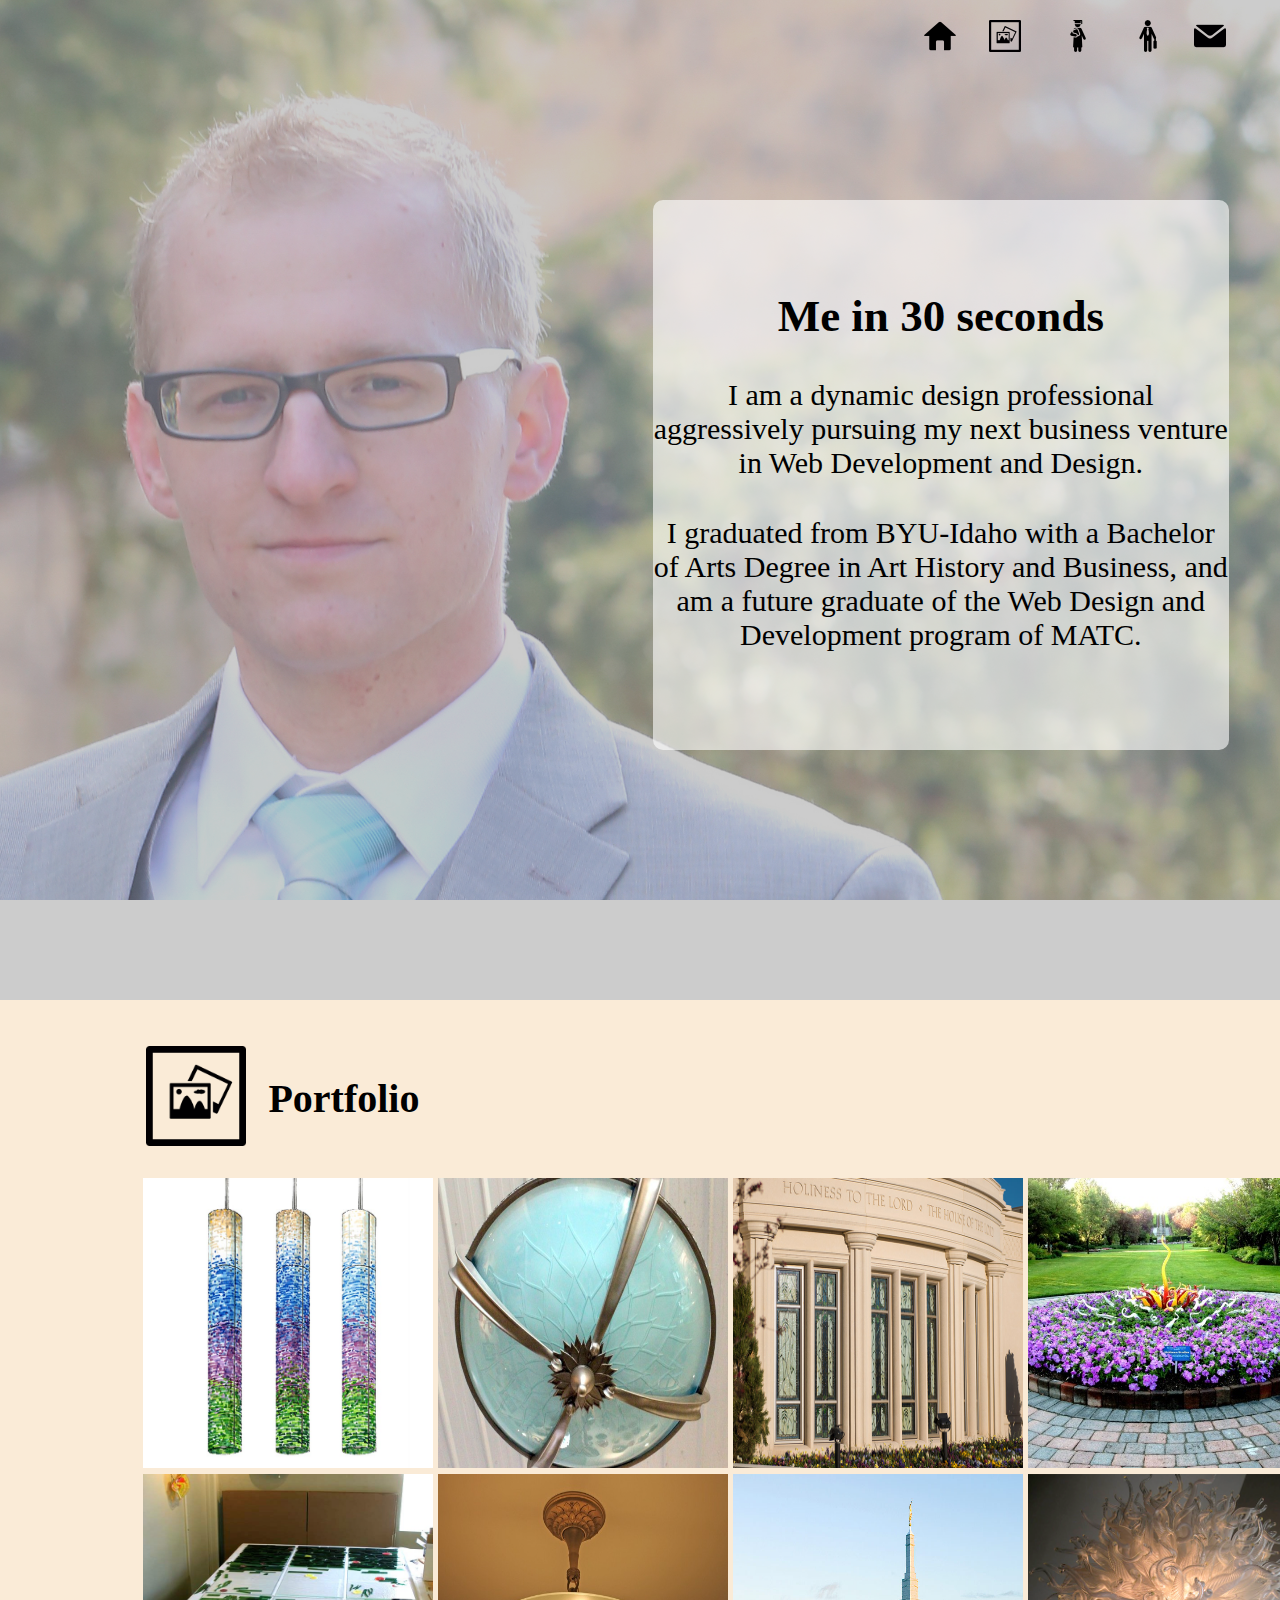
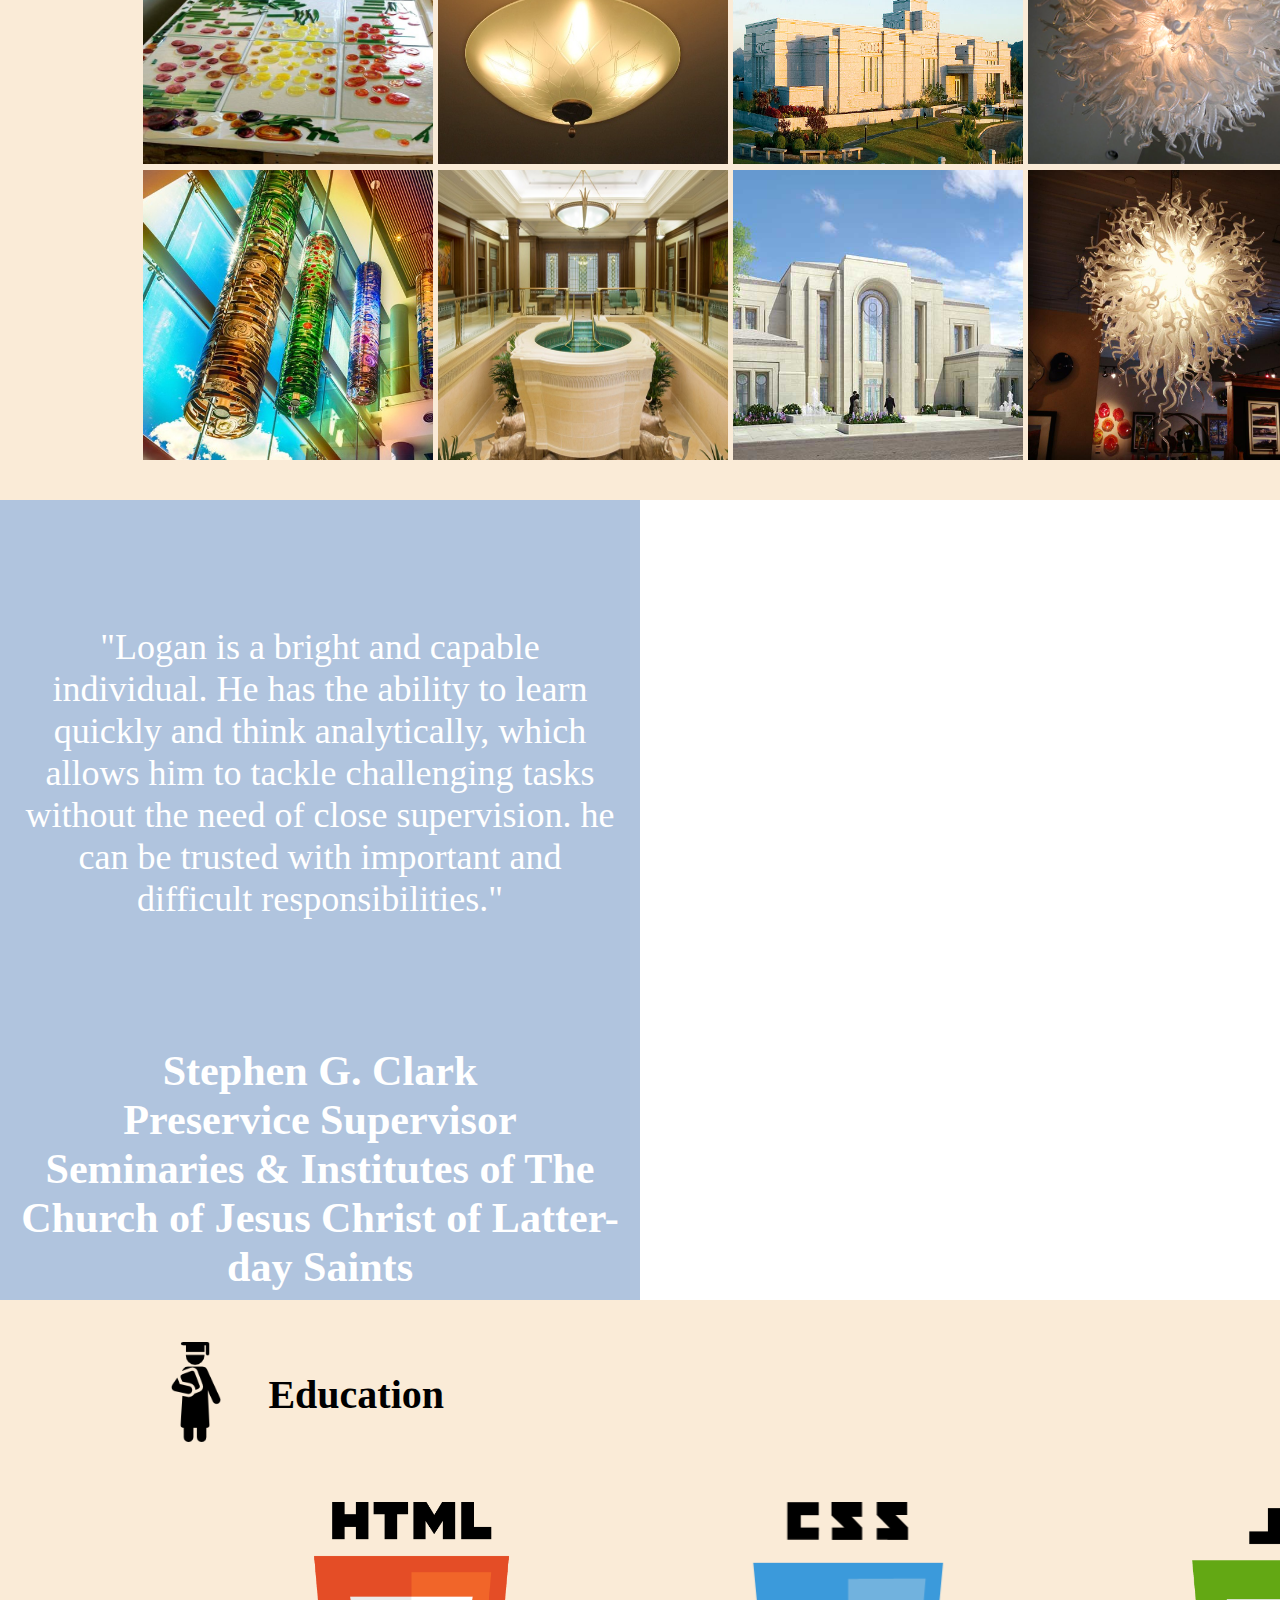
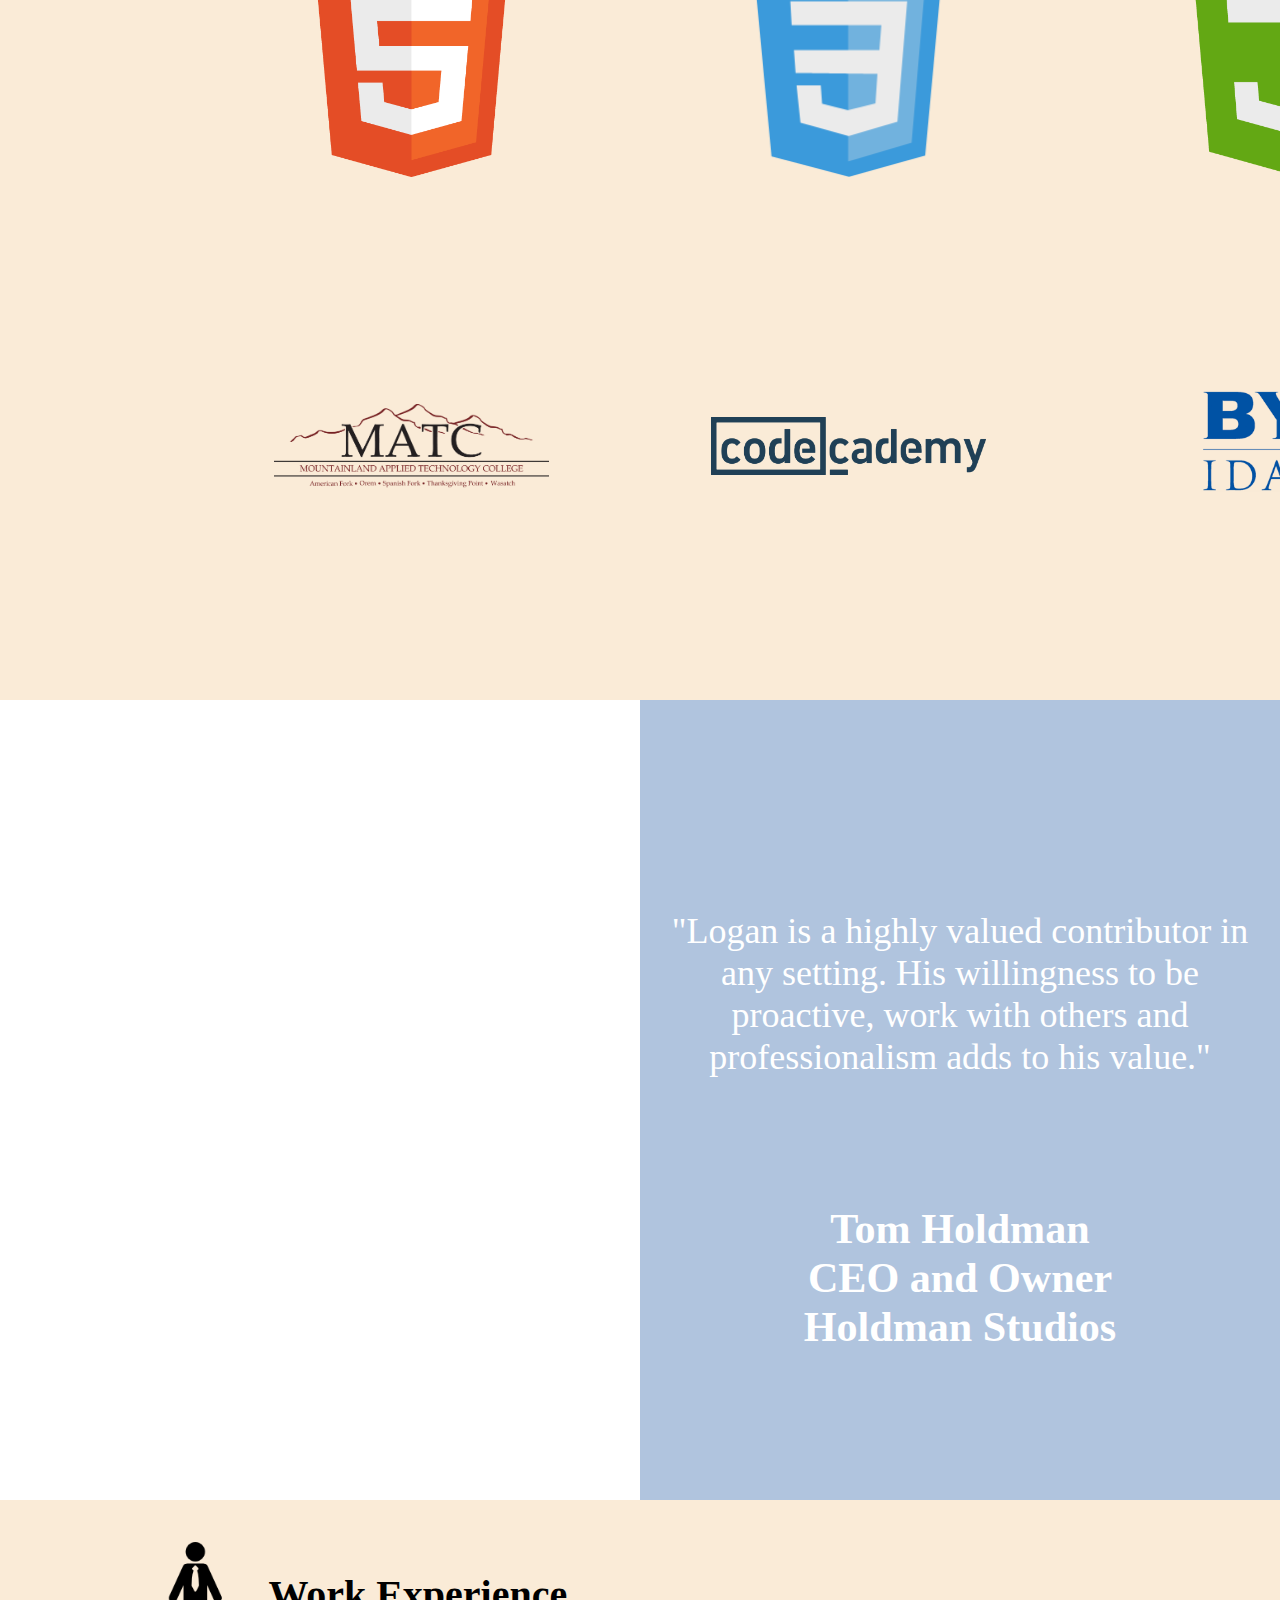
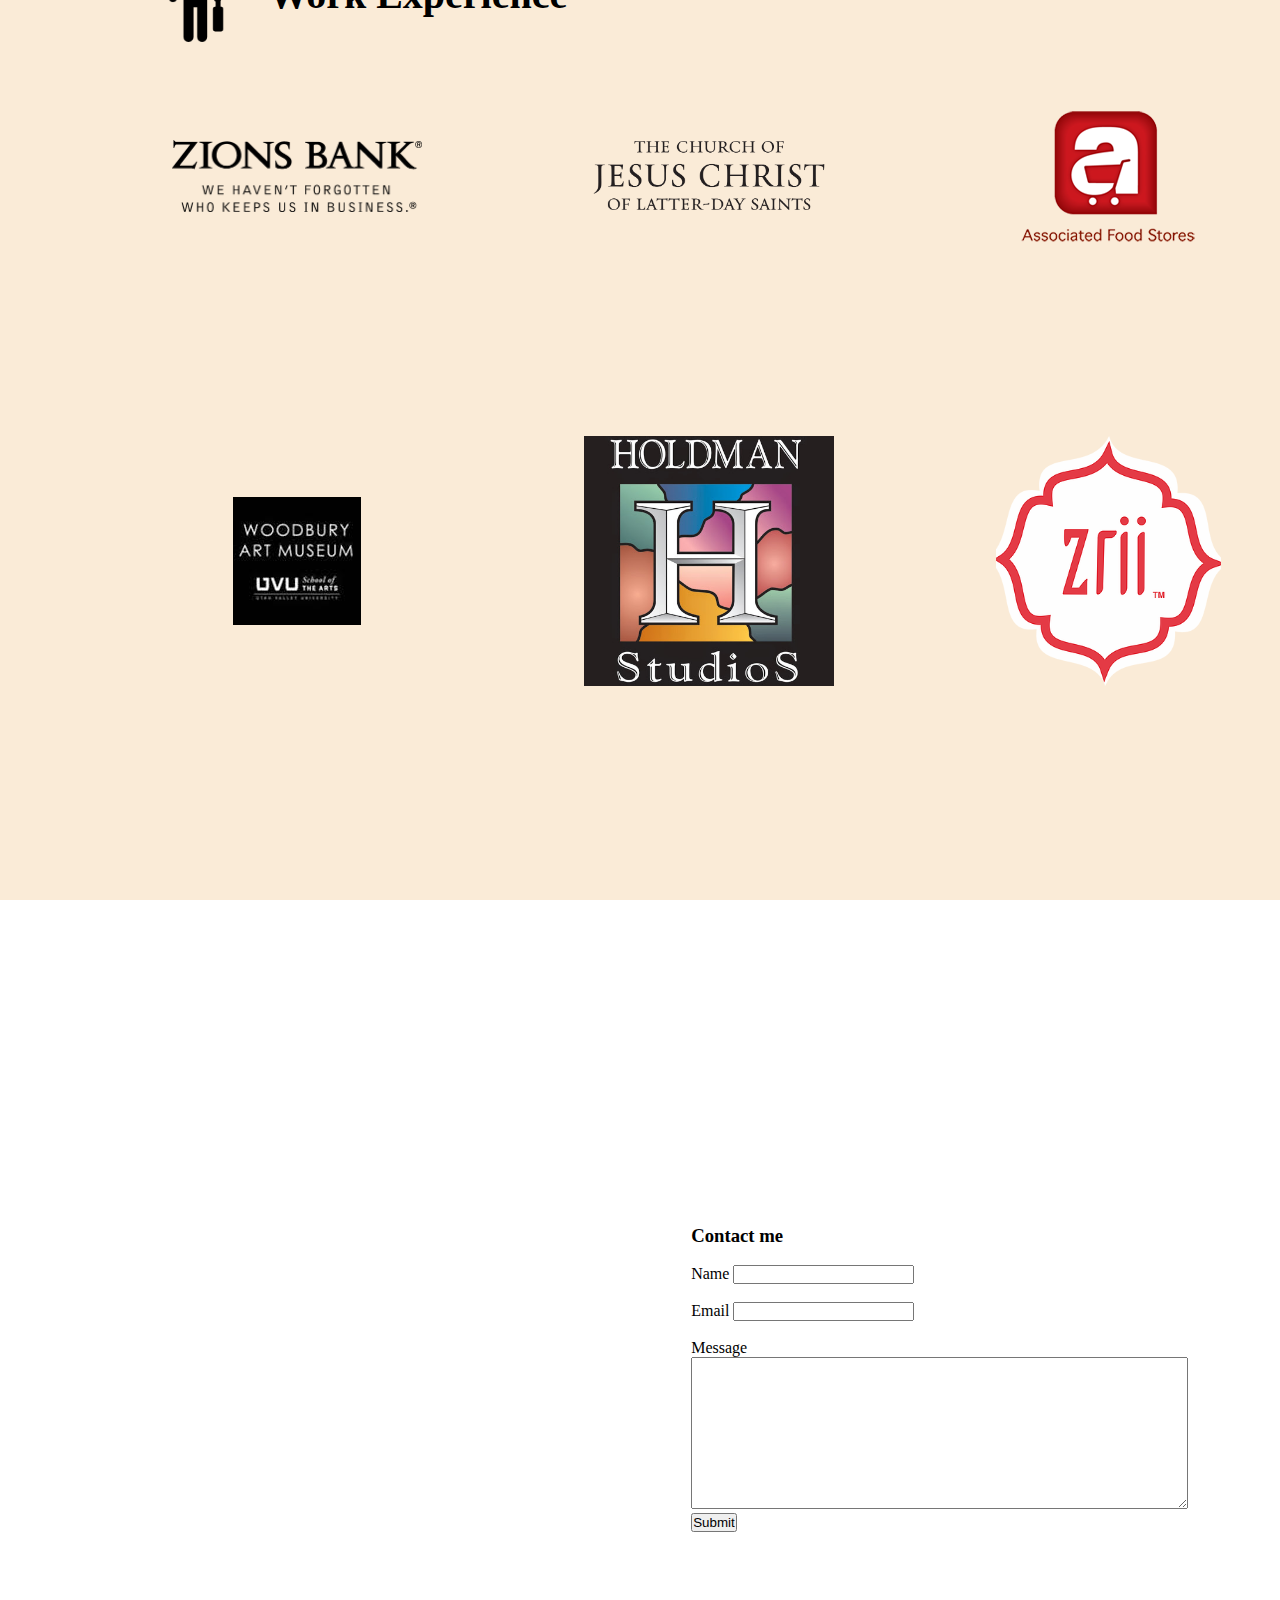
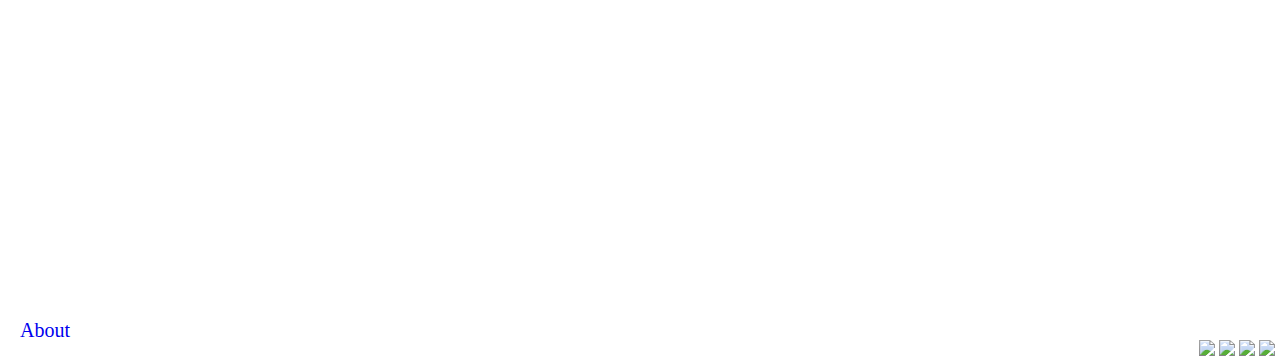
==== commit c6bd2e19: "4/11 end of day" ====
--- a/html/index.html
+++ b/html/index.html
@@ -55,7 +55,7 @@
                 <p> I am a dynamic design professional aggressively pursuing my next business venture in Web Development and Design.</p>
                 <br>
                 <br>
-                <p> I graduated from BYU-Idaho with a Bachelor of Arts Degree in Art History and Business, and am afuture graduate of the Web Design and Development program of MATC. </p>
+                <p> I graduated from BYU-Idaho with a Bachelor of Arts Degree in Art History and Business, and am a future graduate of the Web Design and Development program of MATC. </p>
             </div>
         </div>
     </div>
@@ -85,25 +85,25 @@
             </thead>
             <tbody>
                 <tr>
-                    <td title="doTERRA Chandeliers" id ="doterra1"><a href = "http://www.doterra.com"><img src="../pictures/Photo%20Table/Doterra1.jpg"><div class="hoverbox"><p class="hovertext">Doterra Initial Design Concept</p></div></a></td>
-                    <td title="Gilbert Baptistry" id="gilbert1"><a href = "https://www.lds.org/church/temples/gilbert-arizona?lang=eng"><img src="../pictures/Gilbert%20Light%20Fixture.jpg"><div class="hoverbox"><p class="hovertext">Gilbert, AZ Temple Initial Prototype</p></div></a></td>
-                    <td title="Payson, Utah Temple" id="payson"><a href = "https://www.lds.org/church/temples/payson-utah?lang=eng"><img src="../pictures/Payson_Temple_Exterior_Inscription2015_resized.jpg"><div class="hoverbox"><p class="hovertext">Payson, Utah Temple Finished Exterior</p></div></a></td>
-                    <td title="Thanksgiving Point Gardens" id="tpg"><a href = "http://www.thanksgivingpoint.org"><img src="../pictures/IMG_7858-500x500.jpg"><div class="hoverbox"><p class="hovertext">Thanksgiving Point Installation</p></div></a></td>
-                    <td title="Young Living Platter" id="yl1"><a href = "https://www.youngliving.com/en_US"><img src="../pictures/Photo%20Table/glassblowing.JPG"><div class="hoverbox"><p class="hovertext">Young Living Initial Design</p></div></a></td>
+                    <td title="doTERRA Chandeliers" id ="doterra1"><a href = "http://www.doterra.com"><img class ="picture" src="../pictures/Photo%20Table/Doterra1.jpg"><div class="hoverbox"><p class="hovertext">Doterra Initial Design Concept</p></div></a></td>
+                    <td title="Gilbert Baptistry" id="gilbert1"><a href = "https://www.lds.org/church/temples/gilbert-arizona?lang=eng"><img class ="picture" src="../pictures/Gilbert%20Light%20Fixture.jpg"><div class="hoverbox"><p class="hovertext">Gilbert, AZ Temple Initial Prototype</p></div></a></td>
+                    <td title="Payson, Utah Temple" id="payson"><a href = "https://www.lds.org/church/temples/payson-utah?lang=eng"><img class ="picture" src="../pictures/Payson_Temple_Exterior_Inscription2015_resized.jpg"><div class="hoverbox"><p class="hovertext">Payson, Utah Temple Finished Exterior</p></div></a></td>
+                    <td title="Thanksgiving Point Gardens" id="tpg"><a href = "http://www.thanksgivingpoint.org"><img class ="picture" src="../pictures/IMG_7858-500x500.jpg"><div class="hoverbox"><p class="hovertext">Thanksgiving Point Installation</p></div></a></td>
+                    <td title="Young Living Platter" id="yl1"><a href = "https://www.youngliving.com/en_US"><img class ="picture" src="../pictures/Photo%20Table/glassblowing.JPG"><div class="hoverbox"><p class="hovertext">Young Living Initial Design</p></div></a></td>
                 </tr>
                 <tr>
-                    <td title="doTERRA Chandeliers" id="doterra2"> <a href = "http://www.doterra.com"><img src="../pictures/Photo%20Table/Doterra%20assembly.jpg"><div class="hoverbox"><p class="hovertext">doTERRA production Process</p></div></a></td>
-                    <td title="Gilbert Baptistry" id="gilbert2"><a href = "https://www.lds.org/church/temples/gilbert-arizona?lang=eng"><img src="../pictures/Gilbert%20Light%20Fixture%202.jpg"><div class="hoverbox"><p class="hovertext">Gilbert, AZ Temple Installation</p></div></a></td>
-                    <td title="Suva, Fiji Temple"id="fiji"><a href = "https://www.lds.org/bc/content/church/temples/suva-fiji/images/suva-fiji-808x480-AV060324_cah046.jpg"><img src="../pictures/suva-fiji-808x480-AV060324_cah046.jpg"><div class="hoverbox"><p class="hovertext">Suva, Fiji Temple Exterior</p></div></a></td>
-                    <td title="Residential Chandelier"id="hs1"><a href="http://www.holdmanstudios.com"><img src="../pictures/residential-glass-chandelier-3.png"><div class="hoverbox"><p class="hovertext">Residential Blown Glass Installation</p></div></a></td>
-                    <td title="Young Living Platter"id="yl2"><a href = "https://www.youngliving.com/en_US"><img src="../pictures/Photo%20Table/glassblowing2.jpg"><div class="hoverbox"><p class="hovertext">Young Living Production Process</p></div></a></td>
+                    <td title="doTERRA Chandeliers" id="doterra2"> <a href = "http://www.doterra.com"><img class ="picture" src="../pictures/Photo%20Table/Doterra%20assembly.jpg"><div class="hoverbox"><p class="hovertext">doTERRA production Process</p></div></a></td>
+                    <td title="Gilbert Baptistry" id="gilbert2"><a href = "https://www.lds.org/church/temples/gilbert-arizona?lang=eng"><img class ="picture" src="../pictures/Gilbert%20Light%20Fixture%202.jpg"><div class="hoverbox"><p class="hovertext">Gilbert, AZ Temple Installation</p></div></a></td>
+                    <td title="Suva, Fiji Temple"id="fiji"><a href = "https://www.lds.org/bc/content/church/temples/suva-fiji/images/suva-fiji-808x480-AV060324_cah046.jpg"><img class ="picture" src="../pictures/suva-fiji-808x480-AV060324_cah046.jpg"><div class="hoverbox"><p class="hovertext">Suva, Fiji Temple Exterior</p></div></a></td>
+                    <td title="Residential Chandelier"id="hs1"><a href="http://www.holdmanstudios.com"><img class ="picture" src="../pictures/residential-glass-chandelier-3.png"><div class="hoverbox"><p class="hovertext">Residential Blown Glass Installation</p></div></a></td>
+                    <td title="Young Living Platter"id="yl2"><a href = "https://www.youngliving.com/en_US"><img class ="picture" src="../pictures/Photo%20Table/glassblowing2.jpg"><div class="hoverbox"><p class="hovertext">Young Living Production Process</p></div></a></td>
                 </tr>
                 <tr>
-                    <td title="doTERRA Chandeliers"id="doterra3"> <a href = "http://www.doterra.com"><img src="../pictures/corp07-500x500.jpg"><div class="hoverbox"><p class="hovertext">doTERRA Finished Product</p></div></a></td>
-                    <td title= "Gilbert Baptistry" id="gilbert3"><a href = "https://www.lds.org/church/temples/gilbert-arizona?lang=eng"><img src="../pictures/Gilbert_Temple_Baptistry.jpg"><div class="hoverbox"><p class="hovertext">Gilbert, AZ Temple Final Product</p></div></a></td>
-                    <td title="Paris,France Temple"id="paris"><a href = "https://www.lds.org/bc/content/ldsorg/church/temples/paris-france/Paris-ExteriorRenderings-Nov2011_808x480_web.jpg"><img src="../pictures/Paris-ExteriorRenderings-Nov2011_808x480_web.jpg"><div class="hoverbox"><p class="hovertext">Paris, France Temple Exterior Rendering</p></div></a></td>
-                    <td title="Holdman Studios Gallery"id="hs2"><a href="http://www.holdmanstudios.com"><img src="../pictures/Photo%20Table/gallery%20piece.jpg"><div class="hoverbox"><p class="hovertext">Holdman Studios Gallery Installation</p></div></a></td>
-                    <td title="Young Living Platter"id="yl3"><a href = "https://www.youngliving.com/en_US"><img src="../pictures/Young-living-oil-platter-500x500.jpg"><div class="hoverbox"><p class="hovertext">Young Living Final Product</p></div></a></td>
+                    <td title="doTERRA Chandeliers"id="doterra3"> <a href = "http://www.doterra.com"><img class ="picture" src="../pictures/corp07-500x500.jpg"><div class="hoverbox"><p class="hovertext">doTERRA Finished Product</p></div></a></td>
+                    <td title= "Gilbert Baptistry" id="gilbert3"><a href = "https://www.lds.org/church/temples/gilbert-arizona?lang=eng"><img class ="picture" src="../pictures/Gilbert_Temple_Baptistry.jpg"><div class="hoverbox"><p class="hovertext">Gilbert, AZ Temple Final Product</p></div></a></td>
+                    <td title="Paris,France Temple"id="paris"><a href = "https://www.lds.org/bc/content/ldsorg/church/temples/paris-france/Paris-ExteriorRenderings-Nov2011_808x480_web.jpg"><img  class ="picture" src="../pictures/Paris-ExteriorRenderings-Nov2011_808x480_web.jpg"><div class="hoverbox"><p class="hovertext">Paris, France Temple Exterior Rendering</p></div></a></td>
+                    <td title="Holdman Studios Gallery"id="hs2"><a href="http://www.holdmanstudios.com"><img class ="picture" src="../pictures/Photo%20Table/gallery%20piece.jpg"><div class="hoverbox"><p class="hovertext">Holdman Studios Gallery Installation</p></div></a></td>
+                    <td title="Young Living Platter"id="yl3"><a href = "https://www.youngliving.com/en_US"><img class ="picture" src="../pictures/Young-living-oil-platter-500x500.jpg"><div class="hoverbox"><p class="hovertext">Young Living Final Product</p></div></a></td>
                 </tr>
             </tbody>
         </table>
--- a/css/stylesheet.css
+++ b/css/stylesheet.css
@@ -91,16 +91,44 @@
 #doterra1:hover .hoverbox {
     visibility: visible;
 }
+
+#doterra1:hover .picture{
+    transform: scale(1.3);
+    height: 290px;
+    width: 290px;
+}
+#doterra1 {
+    height: 290px;
+    width: 290px;
+    overflow: hidden;
+}
 #doterra2:hover .hovertext {
     visibility: visible;
 }
 #doterra2:hover .hoverbox {
     visibility: visible;
-}#doterra3:hover .hovertext {
-     visibility: visible;
- }
+}
+#doterra2:hover .picture{
+    transform: scale(1.3);
+}
+#doterra2 {
+    height: 285px;
+    width: 285px;
+    overflow: hidden;
+}
 #doterra3:hover .hoverbox {
     visibility: visible;
+}
+#doterra3:hover .hovertext {
+    visibility: visible;
+}
+#doterra3:hover .picture{
+    transform: scale(1.3);
+}
+#doterra3 {
+    height: 285px;
+    width: 285px;
+    overflow: hidden;
 }
 #educationPhotos {
     position:absolute;
@@ -126,8 +154,21 @@
 #fiji:hover .hovertext {
     visibility: visible;
 }
-#fiji:hover  .hoverbox{
-    visibility: visible;
+#fiji:hover .hoverbox{
+    visibility: visible;
+}
+#fiji:hover .picture{
+    transform: scale(1.3);
+}
+#fiji {
+    height: 285px;
+    width: 285px;
+    overflow: hidden;
+}
+.flex-container {
+    display: flex;
+    -webkit-flex-flow: row wrap;
+    list-style-type: none;
 }
 #footer {
     height: 60px;
@@ -148,17 +189,41 @@
 #gilbert1:hover .hoverbox {
     visibility: visible;
 }
+#gilbert1:hover .picture{
+    transform: scale(1.3);
+}
+#gilbert1 {
+    height: 285px;
+    width: 285px;
+    overflow: hidden;
+}
 #gilbert2:hover .hovertext {
     visibility: visible;
 }
 #gilbert2:hover .hoverbox {
     visibility: visible;
 }
+#gilbert2:hover .picture{
+    transform: scale(1.3);
+}
+#gilbert2 {
+    height: 285px;
+    width: 285px;
+    overflow: hidden;
+}
 #gilbert3:hover .hovertext {
     visibility: visible;
 }
 #gilbert3:hover .hoverbox {
     visibility: visible;
+}
+#gilbert3:hover .picture{
+    transform: scale(1.3);
+}
+#gilbert3 {
+    height: 285px;
+    width: 285px;
+    overflow: hidden;
 }
 .header {
     position: absolute;
@@ -198,8 +263,8 @@
 .hoverbox {
     visibility: hidden;
     position: absolute;
-    height: 290px;
-    width: 290px;
+    height: 295px;
+    width: 295px;
     top:0;
     left:0;
     z-index: 1;
@@ -227,11 +292,27 @@
 #hs1:hover .hoverbox {
     visibility: visible;
 }
+#hs1:hover .picture{
+    transform: scale(1.3);
+}
+#hs1 {
+    height: 285px;
+    width: 285px;
+    overflow: hidden;
+}
 #hs2:hover .hovertext {
      visibility: visible;
  }
 #hs2:hover  .hoverbox{
     visibility: visible;
+}
+#hs2:hover .picture{
+    transform: scale(1.3);
+}
+#hs2 {
+    height: 285px;
+    width: 285px;
+    overflow: hidden;
 }
 #imagesIcon {
     position: relative;
@@ -301,17 +382,34 @@
 #payson:hover  .hoverbox{
     visibility: visible;
 }
+#payson:hover .picture{
+    transform: scale(1.3);
+}
+#payson {
+    height: 285px;
+    width: 285px;
+    overflow: hidden;
+}
 #paris:hover .hovertext {
      visibility: visible;
  }
 #paris:hover  .hoverbox{
     visibility: visible;
 }
+#paris:hover .picture{
+    transform: scale(1.3);
+}
+#paris {
+    height: 285px;
+    width: 285px;
+    overflow: hidden;
+}
 #photo-table img {
     height: 290px;
     width: 290px;
     margin-right: 3px;
     position: relative;
+
 }
 
 #photo-table {
@@ -325,6 +423,13 @@
 }
 #photo-table table td {
     position: relative;
+}
+.picture {
+    transition: all 1s ease;
+    -moz-transition: all 1s ease;
+    -ms-transition: all 1s ease;
+    -webkit-transition: all 1s ease;
+    -o-transition: all 1s ease;
 }
 #portfolio {
     height: 1100px;
@@ -396,6 +501,14 @@
 #tpg:hover  .hoverbox{
     visibility: visible;
 }
+#tgp:hover .picture{
+    transform: scale(1.3);
+}
+#tgp {
+    height: 285px;
+    width: 285px;
+    overflow: hidden;
+}
 #workIcon {
     position: relative;
     text-decoration: none;
@@ -422,16 +535,41 @@
 #yl1:hover  .hoverbox{
     visibility: visible;
 }
+#yl1:hover .picture{
+    transform: scale(1.3);
+}
+#yl1 {
+    height: 285px;
+    width: 285px;
+    overflow: hidden;
+}
 #yl2:hover .hovertext {
      visibility: visible;
  }
 #yl2:hover  .hoverbox{
     visibility: visible;
-}#yl3:hover .hovertext {
-     visibility: visible;
- }
+}
+#yl2:hover .picture{
+    transform: scale(1.3);
+}
+#yl2 {
+    height: 285px;
+    width: 285px;
+    overflow: hidden;
+}
 #yl3:hover  .hoverbox{
     visibility: visible;
+}
+#yl3:hover .picture{
+    transform: scale(1.3);
+}
+#yl3:hover .hovertext {
+    visibility: visible;
+}
+#yl3 {
+    height: 285px;
+    width: 285px;
+    overflow: hidden;
 }
 * {
     margin: 0px;
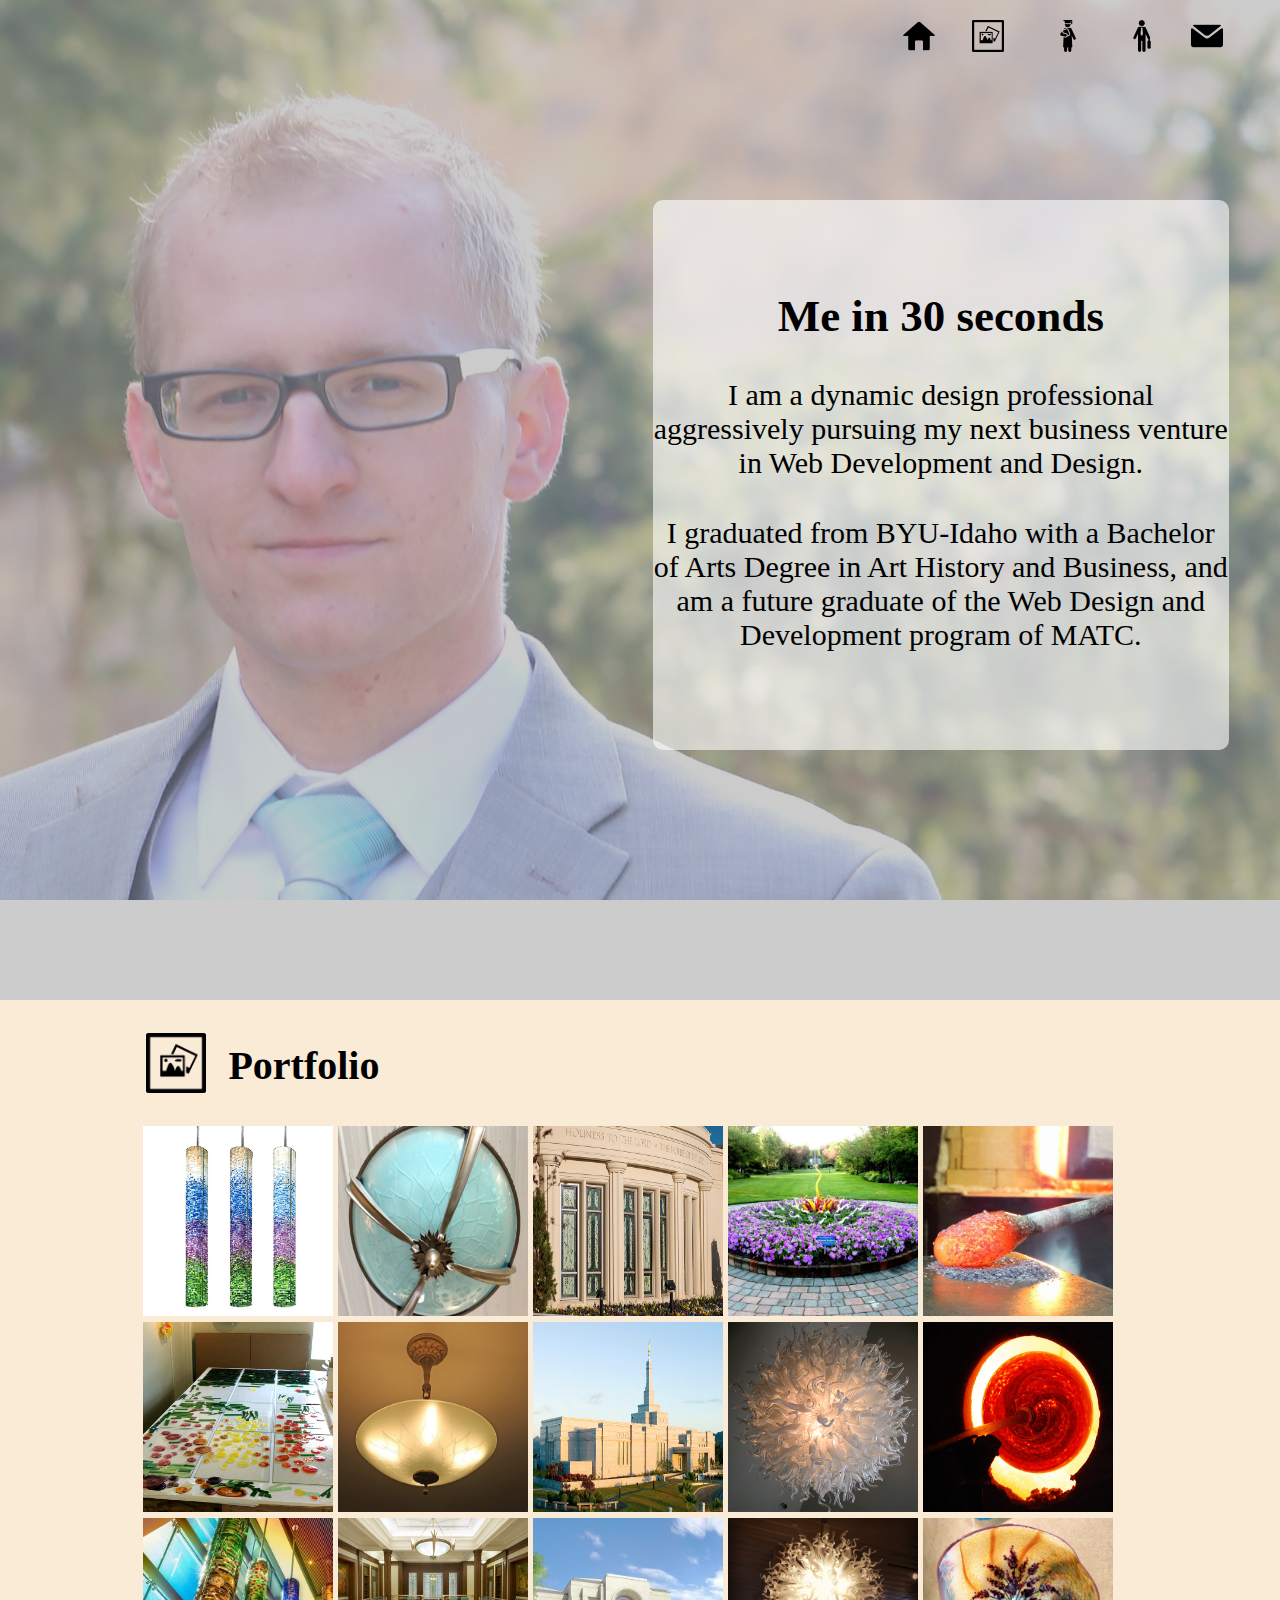
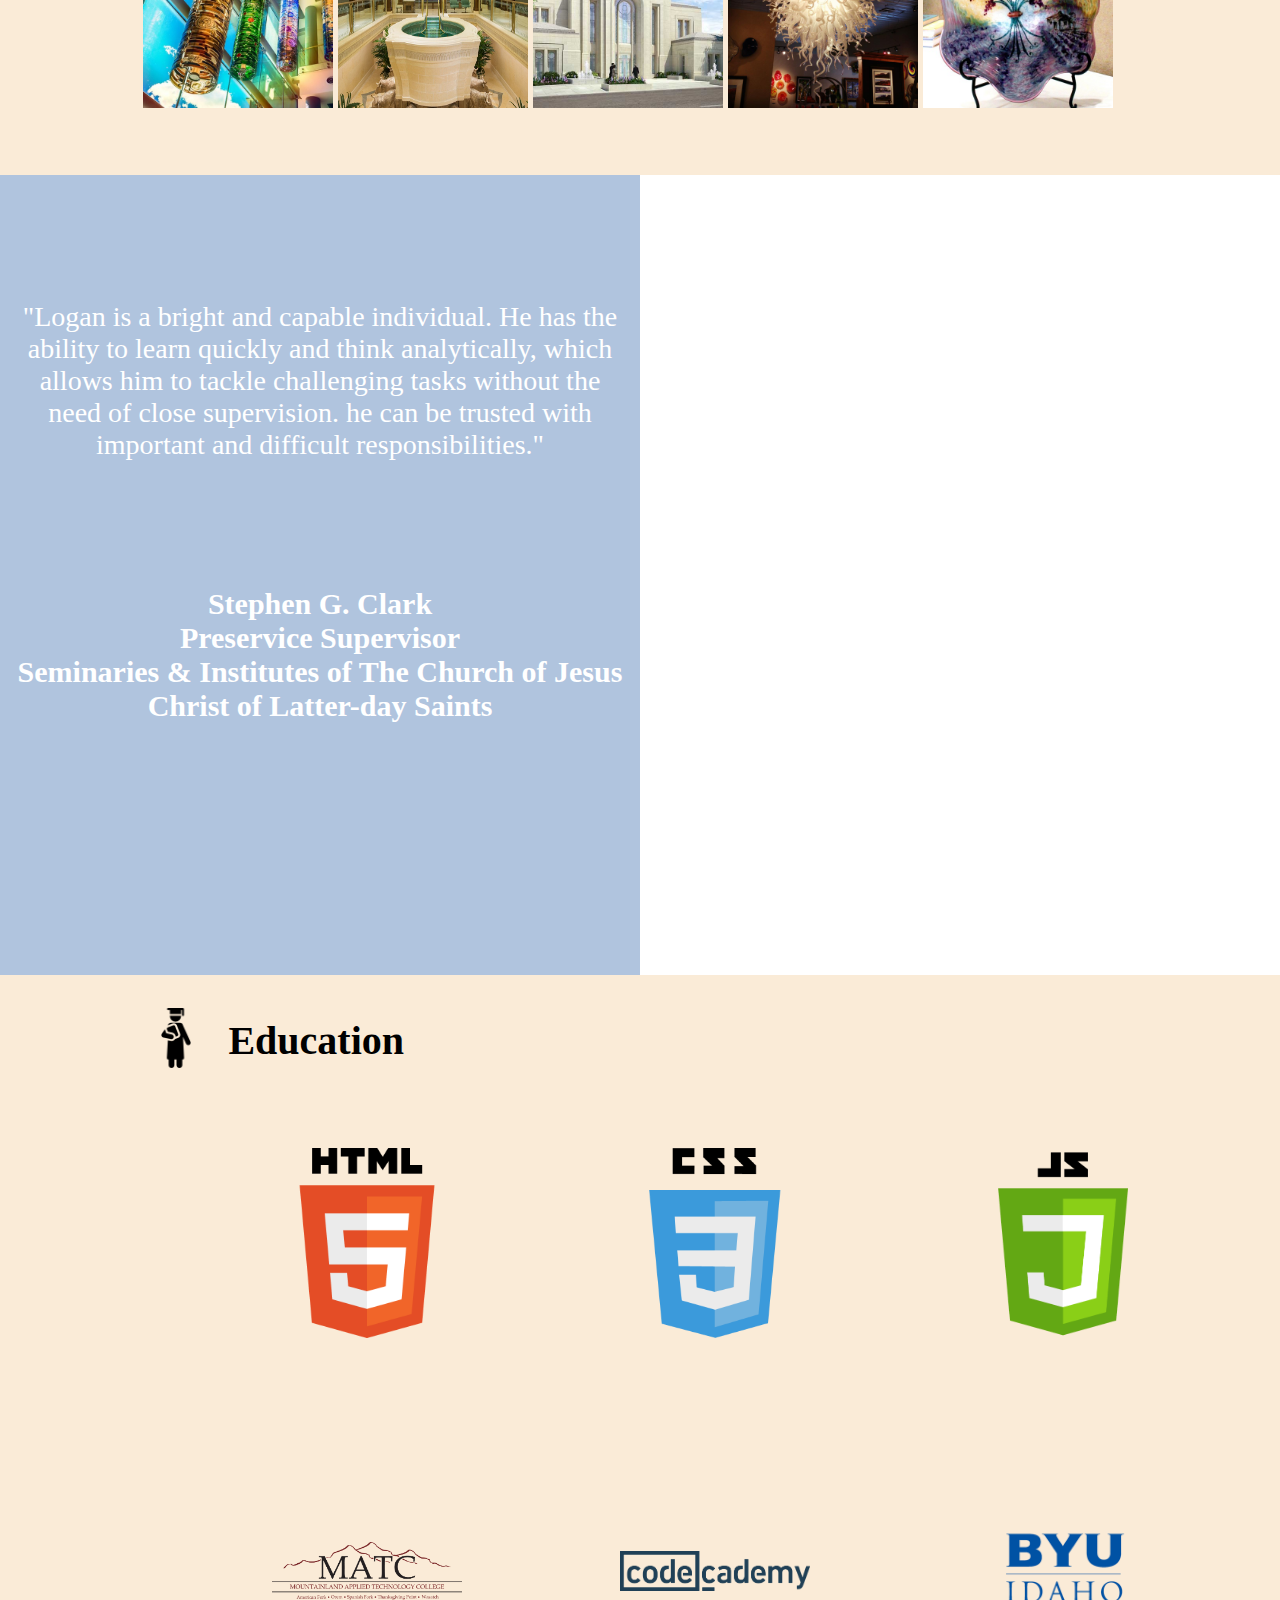
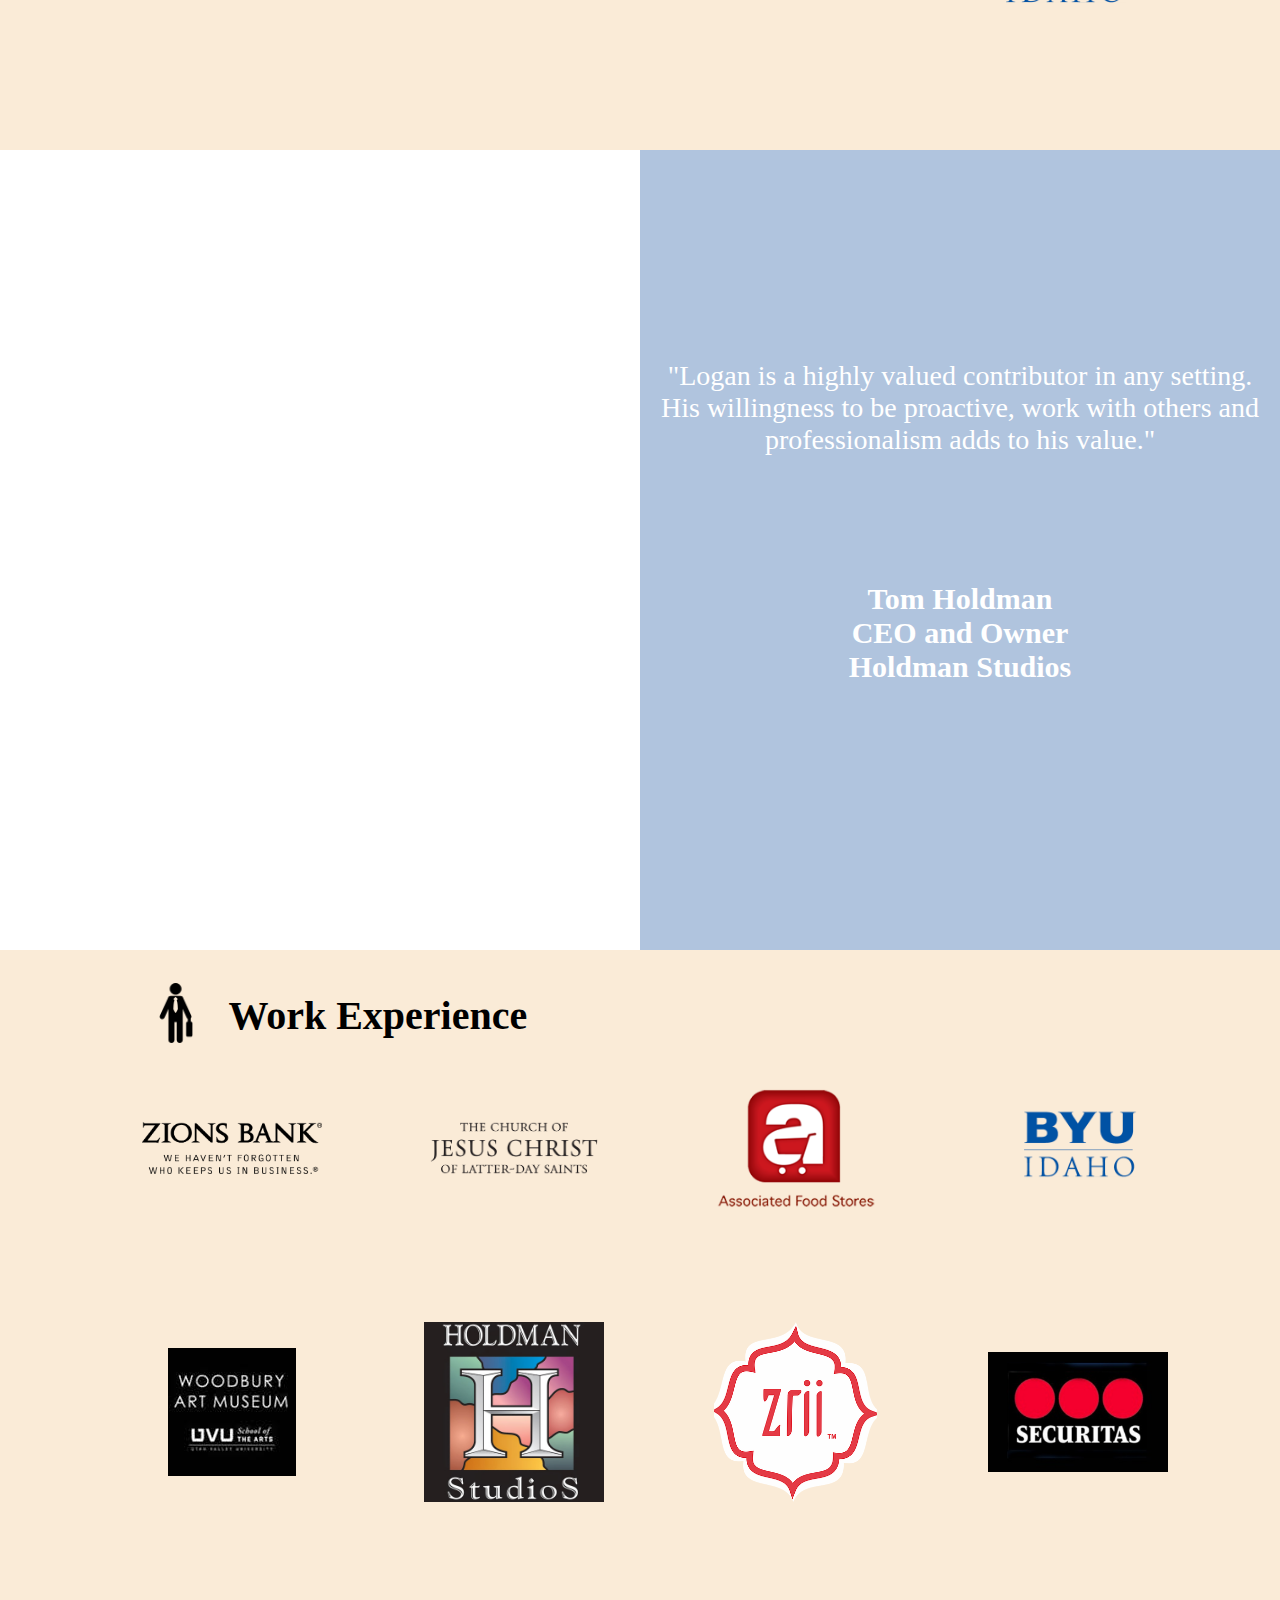
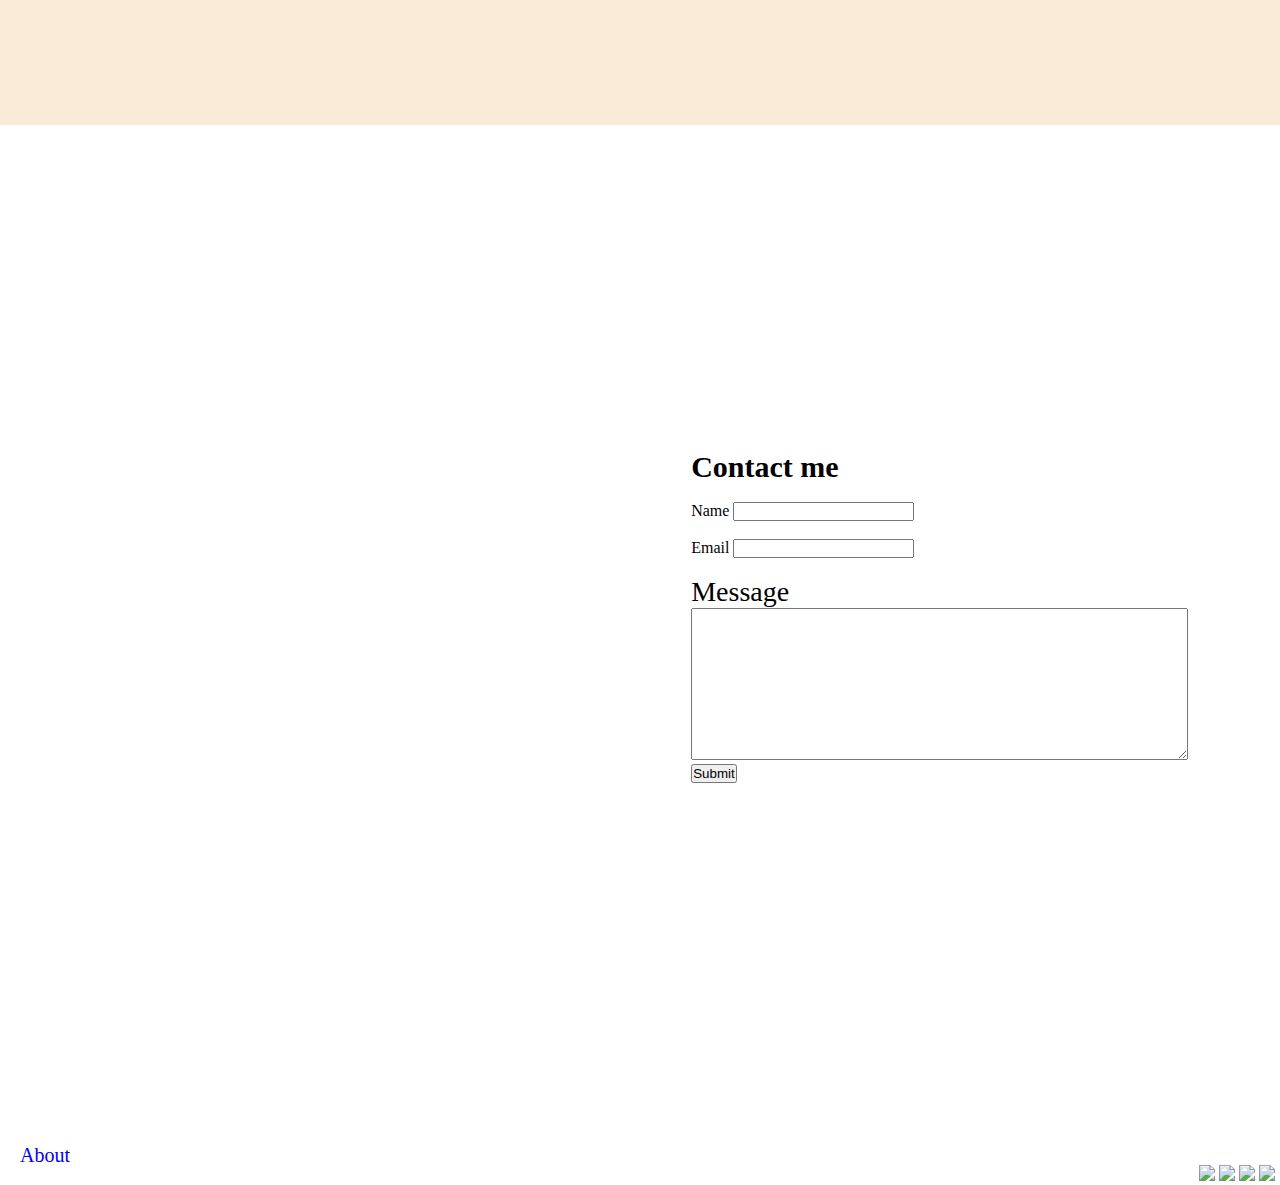
==== commit d37b0691: "4/12 end of day" ====
--- a/html/index.html
+++ b/html/index.html
@@ -9,6 +9,9 @@
     <title>Logan L Hendricks</title>
 </head>
 <body>
+
+
+
 <div id="home">
     <div id= "top-clear">
         <div id = "navbar">
@@ -72,7 +75,7 @@
     <h3 class = "title"> Zion's Bank</h3>
 </div>
 Preserve this text for potential use later-->
-<div id= "portfolio">
+<div id ="portfolio" >
     <table class="header">
         <tr>
             <td><img src="../pictures/headers/square%20(4).png"></td>
@@ -84,11 +87,11 @@
             <thead>
             </thead>
             <tbody>
-                <tr>
+                <tr >
                     <td title="doTERRA Chandeliers" id ="doterra1"><a href = "http://www.doterra.com"><img class ="picture" src="../pictures/Photo%20Table/Doterra1.jpg"><div class="hoverbox"><p class="hovertext">Doterra Initial Design Concept</p></div></a></td>
                     <td title="Gilbert Baptistry" id="gilbert1"><a href = "https://www.lds.org/church/temples/gilbert-arizona?lang=eng"><img class ="picture" src="../pictures/Gilbert%20Light%20Fixture.jpg"><div class="hoverbox"><p class="hovertext">Gilbert, AZ Temple Initial Prototype</p></div></a></td>
                     <td title="Payson, Utah Temple" id="payson"><a href = "https://www.lds.org/church/temples/payson-utah?lang=eng"><img class ="picture" src="../pictures/Payson_Temple_Exterior_Inscription2015_resized.jpg"><div class="hoverbox"><p class="hovertext">Payson, Utah Temple Finished Exterior</p></div></a></td>
-                    <td title="Thanksgiving Point Gardens" id="tpg"><a href = "http://www.thanksgivingpoint.org"><img class ="picture" src="../pictures/IMG_7858-500x500.jpg"><div class="hoverbox"><p class="hovertext">Thanksgiving Point Installation</p></div></a></td>
+                    <td title="Thanksgiving Point Gardens" id="tgp"><a href = "http://www.thanksgivingpoint.org"><img class ="picture" src="../pictures/IMG_7858-500x500.jpg"><div class="hoverbox"><p class="hovertext">Thanksgiving Point Installation</p></div></a></td>
                     <td title="Young Living Platter" id="yl1"><a href = "https://www.youngliving.com/en_US"><img class ="picture" src="../pictures/Photo%20Table/glassblowing.JPG"><div class="hoverbox"><p class="hovertext">Young Living Initial Design</p></div></a></td>
                 </tr>
                 <tr>
@@ -141,7 +144,8 @@
         </tr>
         </table>
     </div>
-</div><div id="bottomLeft">
+</div>
+<div id="bottomLeft">
 
 </div>
 <div id="bottomRight">
--- a/css/stylesheet.css
+++ b/css/stylesheet.css
@@ -1,3 +1,704 @@
+@media screen and (min-width: 300px) and (max-width: 400px) {
+    #photo-table td {
+        width: 40px;
+        height: 40px;
+    }
+
+    #photo-table a img {
+        width: 40px;
+        height: 40px;
+    }
+
+    #photo-table div {
+        width: 40px;
+        height: 40px;
+    }
+
+    div#portfolio {
+        height: 270px;
+    }
+
+    div#bottom {
+        height: 270px;
+    }
+
+    #workPhotos td img {
+        max-height: 50px;
+        max-width: 50px;
+        padding: 3px;
+        margin: 3px;
+    }
+
+    div#middle {
+        height: 270px;
+    }
+
+    #educationPhotos td img {
+        max-height: 50px;
+        max-width: 50px;
+        padding: 3px;
+        margin: 3px;
+    }
+
+    p.navbartext {
+        font-size: 12px;
+    }
+
+    p {
+        font-size: 12px;
+    }
+
+    h3 {
+        font-size: 14px;
+    }
+
+    .header h1 {
+        font-size: 14px;
+    }
+
+    .header img {
+        height: 20px;
+        width: 20px;
+    }
+
+    #photo-table {
+        margin-top: 18px;
+    }
+
+    #workPhotos {
+        margin-top: 50px;
+    }
+
+    #educationPhotos {
+        margin-top: 18px;
+    }
+}
+@media screen and (min-width: 400px) and (max-width: 500px) {
+    #photo-table td {
+        width: 60px;
+        height: 60px;
+    }
+    #photo-table a img {
+        width: 60px;
+        height: 60px;
+    }
+    #photo-table div{
+        width: 60px;
+        height: 60px;x;
+    }
+    div#portfolio {
+        height: 300px;
+    }
+    div#bottom {
+        height: 300px;
+    }
+    #workPhotos td img {
+        max-height: 60px;
+        max-width: 60px;
+        padding: 7px;
+        margin: 7px;
+    }
+    div#middle {
+        height: 300px;
+    }
+
+    #educationPhotos td img {
+        max-height: 60px;
+        max-width: 60px;
+        padding: 7px;
+        margin: 7px;
+    }
+    p.navbartext {
+        font-size: 12px;
+    }
+    p {
+        font-size: 12px;
+    }
+
+    h3 {
+        font-size: 14px;
+    }
+    .header td p {
+        font-size: 12px;
+    }
+
+    .header td img{
+        height: 40px;
+        width: 40px;
+    }
+
+    #photo-table {
+        margin-top: 30px;
+    }
+
+    #workPhotos {
+        margin-top: 70px;
+    }
+    #educationPhotos {
+        margin-top: 30px;
+    }
+}
+@media screen and (min-width: 500px) and (max-width: 600px) {
+    #photo-table td {
+        width: 80px;
+        height: 80px;
+    }
+    #photo-table a img {
+        width: 80px;
+        height: 80px;
+    }
+    #photo-table div{
+        width: 80px;
+        height: 80px;
+    }
+    div#portfolio {
+        height: 350px;
+    }
+    div#bottom {
+        height: 350px;
+    }
+    #workPhotos td img {
+        max-height: 80px;
+        max-width: 80px;
+        padding: 11px;
+        margin: 11px;
+    }
+    div#middle {
+        height: 350px;
+    }
+
+    #educationPhotos td img {
+        max-height: 80px;
+        max-width: 80px;
+        padding: 11px;
+        margin: 11px;
+    }
+    p.navbartext {
+        font-size: 12px;
+    }
+    p {
+        font-size: 18px;
+    }
+
+    h3 {
+        font-size: 20px;
+    }
+    #photo-table {
+        margin-top: 18px;
+    }
+
+    #workPhotos {
+        margin-top: 50px;
+    }
+    #educationPhotos {
+        margin-top: 18px;
+    }
+    .header td p {
+        font-size: 12px;
+    }
+
+    .header td img{
+        height: 50px;
+        width: 50px;
+    }
+
+}
+@media screen and (min-width: 600px) and (max-width: 700px) {
+    #photo-table td {
+        width: 90px;
+        height: 90px;
+    }
+    #photo-table a img {
+        width: 90px;
+        height: 90px;
+    }
+    #photo-table div{
+        width: 90px;
+        height: 90px;
+    }
+    div#portfolio {
+        height: 400px;
+    }
+    div#bottom {
+        height: 400px;
+    }
+    #workPhotos td img {
+        max-height: 80px;
+        max-width: 80px;
+        padding: 15px;
+        margin: 15px;
+    }
+    div#middle {
+        height: 400px;
+    }
+
+    #educationPhotos td img {
+        max-height: 90px;
+        max-width: 90px;
+        padding: 15px;
+        margin: 15px;
+    }
+    p.navbartext {
+        font-size: 14px;
+    }
+    p {
+        font-size: 18px;
+    }
+
+    h3 {
+        font-size: 20px;
+    }
+    #photo-table {
+        margin-top: 18px;
+    }
+
+    #workPhotos {
+        margin-top: 18px;
+    }
+    #educationPhotos {
+        margin-top: 18px;
+    }
+    .header td p {
+        font-size: 12px;
+    }
+
+    .header td img{
+        height: 50px;
+        width: 50px;
+    }
+}
+@media screen and (min-width: 700px) and (max-width: 800px) {
+    #photo-table td {
+        width: 110px;
+        height: 110px;
+    }
+    #photo-table a img {
+        width: 110px;
+        height: 110px;
+    }
+    #photo-table div{
+        width: 110px;
+        height: 110px;
+    }
+    div#portfolio {
+        height: 450px;
+    }
+    div#bottom {
+        height: 450px;
+    }
+    #workPhotos td img {
+        max-height: 90px;
+        max-width: 90px;
+        padding: 19px;
+        margin: 19px;
+    }
+    div#middle {
+        height: 450px;
+    }
+
+    #educationPhotos td img {
+        max-height: 110px;
+        max-width: 110px;
+        padding: 19px;
+        margin: 19px;
+    }
+    p.navbartext {
+        font-size: 14px;
+    }
+    p {
+        font-size: 20px;
+    }
+
+    h3 {
+        font-size: 24px;
+    }
+    #photo-table {
+        margin-top: 18px;
+    }
+
+    #workPhotos {
+        margin-top: 18px;
+    }
+    #educationPhotos {
+        margin-top: 18px;
+    }
+    .header td p {
+        font-size: 12px;
+    }
+
+    .header td img{
+        height: 60px;
+        width: 60px;
+    }
+}
+@media screen and (min-width: 800px) and (max-width: 900px) {
+    #photo-table td {
+        width: 130px;
+        height: 130px;
+    }
+    #photo-table a img {
+        width: 130px;
+        height: 130px;
+    }
+    #photo-table div{
+        width: 130px;
+        height: 130px;
+    }
+    div#portfolio {
+        height: 550px;
+    }
+    div#bottom {
+        height: 550px;
+    }
+    #workPhotos td img {
+        max-height: 100px;
+        max-width: 100px;
+        padding: 23px;
+        margin: 23px;
+    }
+    div#middle {
+        height: 550px;
+    }
+
+    #educationPhotos td img {
+        max-height: 130px;
+        max-width: 130px;
+        padding: 23px;
+        margin: 23px;
+    }
+    p.navbartext {
+        font-size: 14px;
+    }
+    p {
+        font-size: 24px;
+    }
+
+    h3 {
+        font-size: 28px;
+    }
+    #photo-table {
+         margin-top: 18px;
+     }
+
+    #workPhotos {
+        margin-top: 18px;
+    }
+    #educationPhotos {
+        margin-top: 18px;
+    }
+    .header td p {
+        font-size: 12px;
+    }
+
+    .header td img{
+        height: 60px;
+        width: 60px;
+    }
+}
+@media screen and (min-width: 900px) and (max-width: 1000px) {
+    #photo-table td {
+        width: 150px;
+        height: 150px;
+    }
+    #photo-table a img {
+        width: 150px;
+        height: 150px;
+    }
+    #photo-table div{
+        width: 150px;
+        height: 150px;
+    }
+    div#portfolio {
+        height: 600px;
+    }
+    div#bottom {
+        height: 600px;
+    }
+    #workPhotos td img {
+        max-height: 100px;
+        max-width: 100px;
+        padding: 25px;
+        margin: 25px;
+    }
+    div#middle {
+        height: 625px;
+    }
+
+    #educationPhotos td img {
+        max-height: 150px;
+        max-width: 150px;
+        padding: 27px;
+        margin: 27px;
+    }
+    p.navbartext {
+        font-size: 14px;
+    }
+    p {
+        font-size: 24px;
+    }
+
+    h3 {
+        font-size: 28px;
+    }
+    #photo-table {
+        margin-top: 18px;
+    }
+
+    #workPhotos {
+        margin-top: 18px;
+    }
+    #educationPhotos {
+        margin-top: 18px;
+    }
+    .header td p {
+        font-size: 12px;
+    }
+
+    .header td img{
+        height: 60px;
+        width: 60px;
+    }
+}
+@media screen and (min-width: 1000px) and (max-width: 1100px) {
+    #photo-table td {
+        width: 160px;
+        height: 160px;
+    }
+    #photo-table a img {
+        width: 160px;
+        height: 160px;
+    }
+    #photo-table div{
+        width: 160px;
+        height: 160px;
+    }
+    div#portfolio {
+        height: 650px;
+    }
+    div#bottom {
+        height: 625px;
+    }
+    #workPhotos td img {
+        max-height: 150px;
+        max-width: 150px;
+        padding: 25px;
+        margin: 25px;
+    }
+    div#middle {
+        height: 625px;
+    }
+
+    #educationPhotos td img {
+        max-height: 160px;
+        max-width: 160px;
+        padding: 31px;
+        margin: 31px;
+    }
+    p.navbartext {
+        font-size: 14px;
+    }
+    p {
+        font-size: 24px;
+    }
+
+    h3 {
+        font-size: 28px;
+    }
+    #photo-table {
+        margin-top: 18px;
+    }
+
+    #workPhotos {
+        margin-top: 5px;
+    }
+    #educationPhotos {
+        margin-top: 5px;
+    }
+    .header td p {
+        font-size: 5px;
+    }
+
+    .header td img{
+        height: 60px;
+        width: 60px;
+    }
+}
+@media screen and (min-width: 1100px) and (max-width: 1200px) {
+    #photo-table td {
+        width: 180px;
+        height: 180px;
+    }
+    #photo-table a img {
+        width: 180px;
+        height: 180px;
+    }
+    #photo-table div{
+        width: 180px;
+        height: 180px;
+    }
+    div#portfolio {
+        height: 900px;
+    }
+    div#bottom {
+        height: 800px;
+    }
+    #workPhotos td img {
+        max-height: 170px;
+        max-width: 170px;
+        padding: 20px;
+        margin: 20px;
+    }
+    div#middle {
+        height: 850px;
+    }
+
+    #educationPhotos td img {
+        max-height: 180px;
+        max-width: 180px;
+        padding: 35px;
+        margin: 35px;
+    }
+    p.navbartext {
+        font-size: 14px;
+    }
+    p {
+        font-size: 28px;
+    }
+
+    h3 {
+        font-size: 32px;
+    }
+    #photo-table {
+        margin-top: 18px;
+    }
+
+    #workPhotos {
+        margin-top: 5px;
+    }
+    #educationPhotos {
+        margin-top: 5px;
+    }
+    .header td p {
+        font-size: 5px;
+    }
+
+    .header td img{
+        height: 60px;
+        width: 60px;
+    }
+}
+@media screen and (min-width: 1200px) and (max-width: 1300px) {
+    #photo-table td {
+        width: 190px;
+        height: 190px;
+    }
+    #photo-table a img {
+        width: 190px;
+        height: 190px;
+    }
+    #photo-table div{
+        width: 190px;
+        height: 190px;
+    }
+    div#portfolio {
+        height: 775px;
+    }
+    div#bottom {
+        height: 775px;
+    }
+    #workPhotos td img {
+        max-height: 180px;
+        max-width: 180px;
+        padding: 25px;
+        margin: 25px;
+    }
+    div#middle {
+        height: 775px;
+    }
+
+    #educationPhotos td img {
+        max-height: 190px;
+        max-width: 190px;
+        padding: 39px;
+        margin: 39px;
+    }
+    p.navbartext {
+        font-size: 18px;
+    }
+    p {
+        font-size: 28px;
+        text-decoration: none;
+    }
+
+    h3 {
+        font-size: 30px;
+    }
+
+    .header td p {
+        font-size: 5px;
+    }
+
+    .header td img{
+        height: 60px;
+        width: 60px;
+    }
+}
+
+@media screen and (min-width: 1300px) and (max-width: 1400px) {
+    #photo-table td {
+        width: 210px;
+        height: 210px;
+    }
+    #photo-table a img {
+        width: 210px;
+        height: 210px;
+    }
+    #photo-table div{
+        width: 210px;
+        height: 210px;
+    }
+    div#portfolio {
+        height: 900px;
+    }
+    div#bottom {
+           height: 825px;
+       }
+    #workPhotos td img {
+        max-height: 190px;
+        max-width: 190px;
+        padding: 25px;
+        margin: 25px;
+    }
+    div#middle {
+        height: 825px;
+    }
+
+    #educationPhotos td img {
+        max-height: 210px;
+        max-width: 210px;
+        padding: 40px;
+        margin: 40px;
+    }
+    p.navbartext {
+        font-size: 18px;
+    }
+    p {
+        font-size: 28px;
+        text-decoration: none;
+    }
+
+    h3 {
+        font-size: 30px;
+    }
+    .header td p {
+        font-size: 12px;
+    }
+
+    .header td img{
+        height: 80px;
+        width: 80px;
+    }
+}
 #about {
     position: absolute;
     bottom: 18px;
@@ -94,12 +795,10 @@
 
 #doterra1:hover .picture{
     transform: scale(1.3);
-    height: 290px;
-    width: 290px;
 }
 #doterra1 {
-    height: 290px;
-    width: 290px;
+    height: 285px;
+    width: 285px;
     overflow: hidden;
 }
 #doterra2:hover .hovertext {
@@ -136,7 +835,8 @@
     left: 15%;
     text-align: center;
 }
-#educationPhotos img{     max-height: 275px;
+#educationPhotos img{
+     max-height: 275px;
      max-width:275px;
      padding: 40px;
      margin: 40px;
@@ -433,10 +1133,11 @@
 }
 #portfolio {
     height: 1100px;
-    width: 100%;
     background-color: #faebd7;
     clear: both;
     position: relative;
+    display: block;
+
 }
 
 #educationIcon {
@@ -452,6 +1153,7 @@
     bottom: 0px;
     right: 5px;
 }
+
 
 #textForm {
     text-align: left;
@@ -495,10 +1197,10 @@
     clear: both;
     position: relative;
 }
-#tpg:hover .hovertext {
-    visibility: visible;
-}
-#tpg:hover  .hoverbox{
+#tgp:hover .hovertext {
+    visibility: visible;
+}
+#tgp:hover  .hoverbox{
     visibility: visible;
 }
 #tgp:hover .picture{
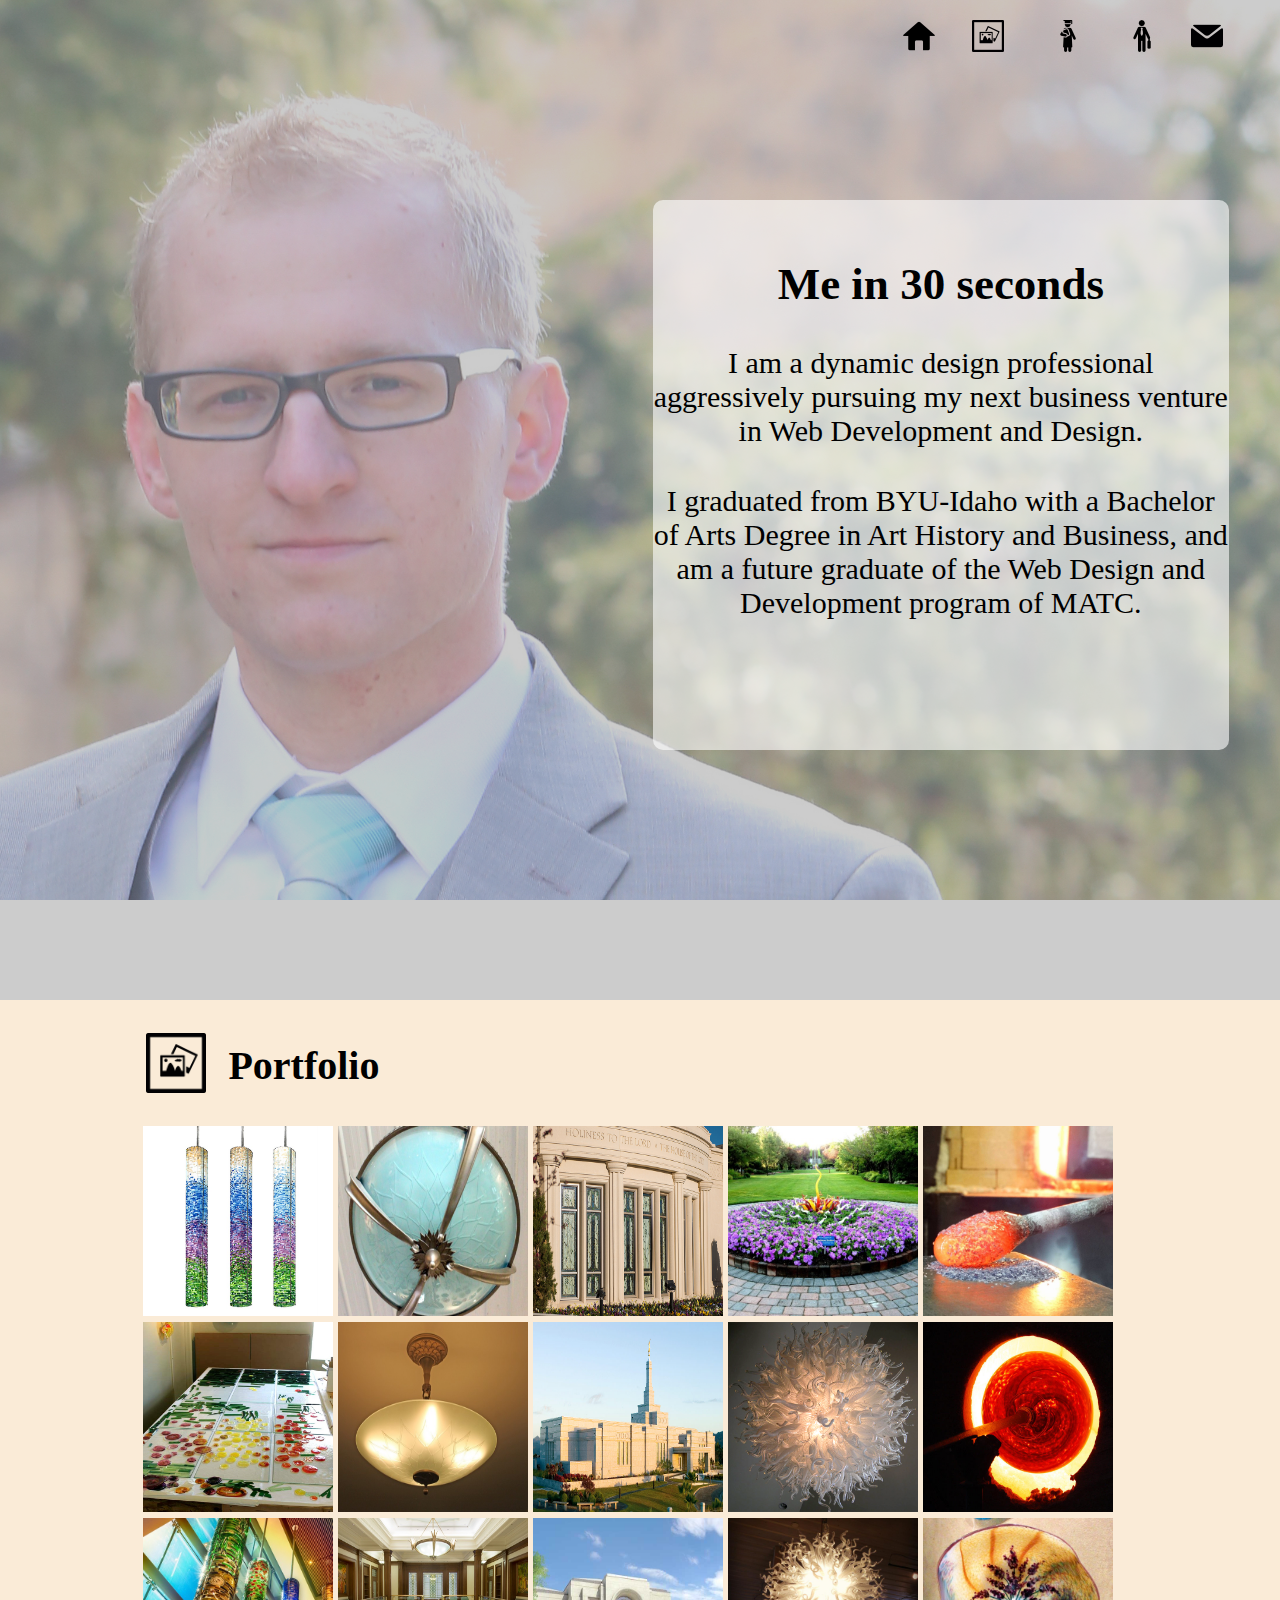
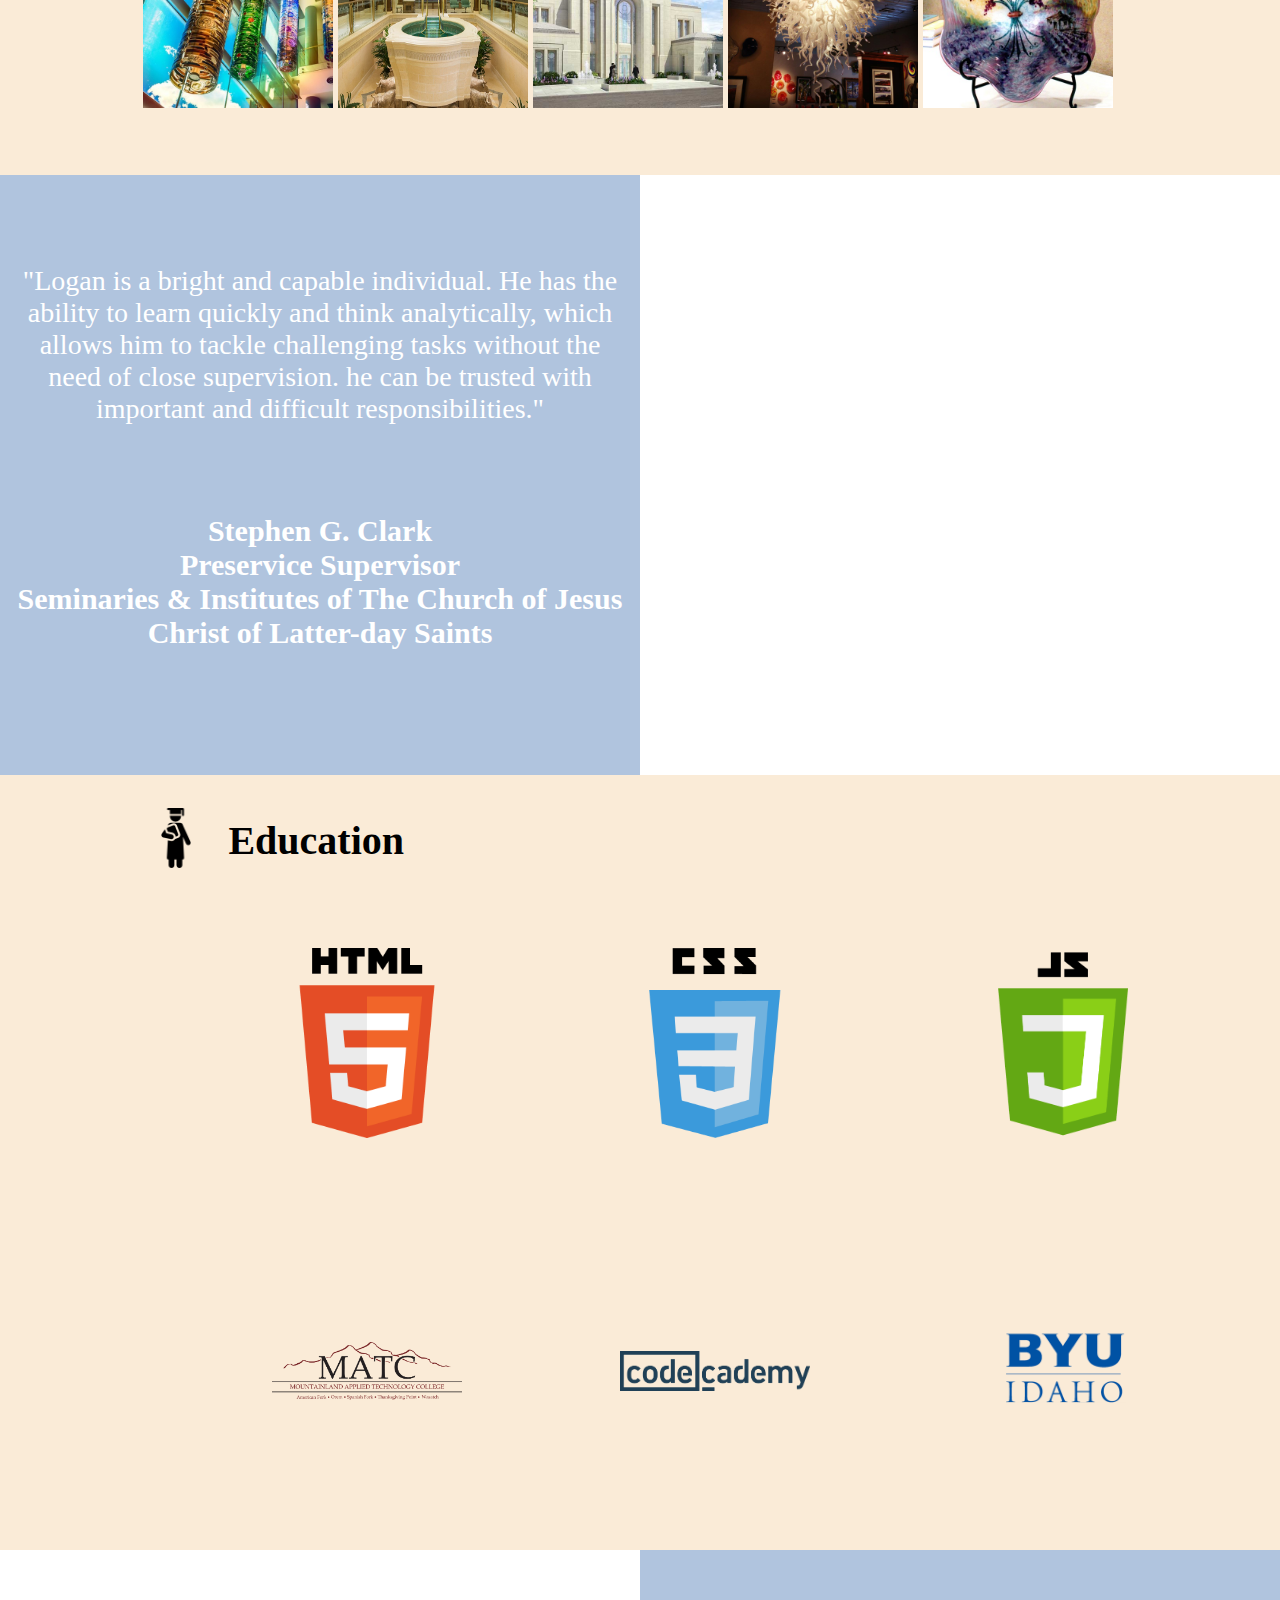
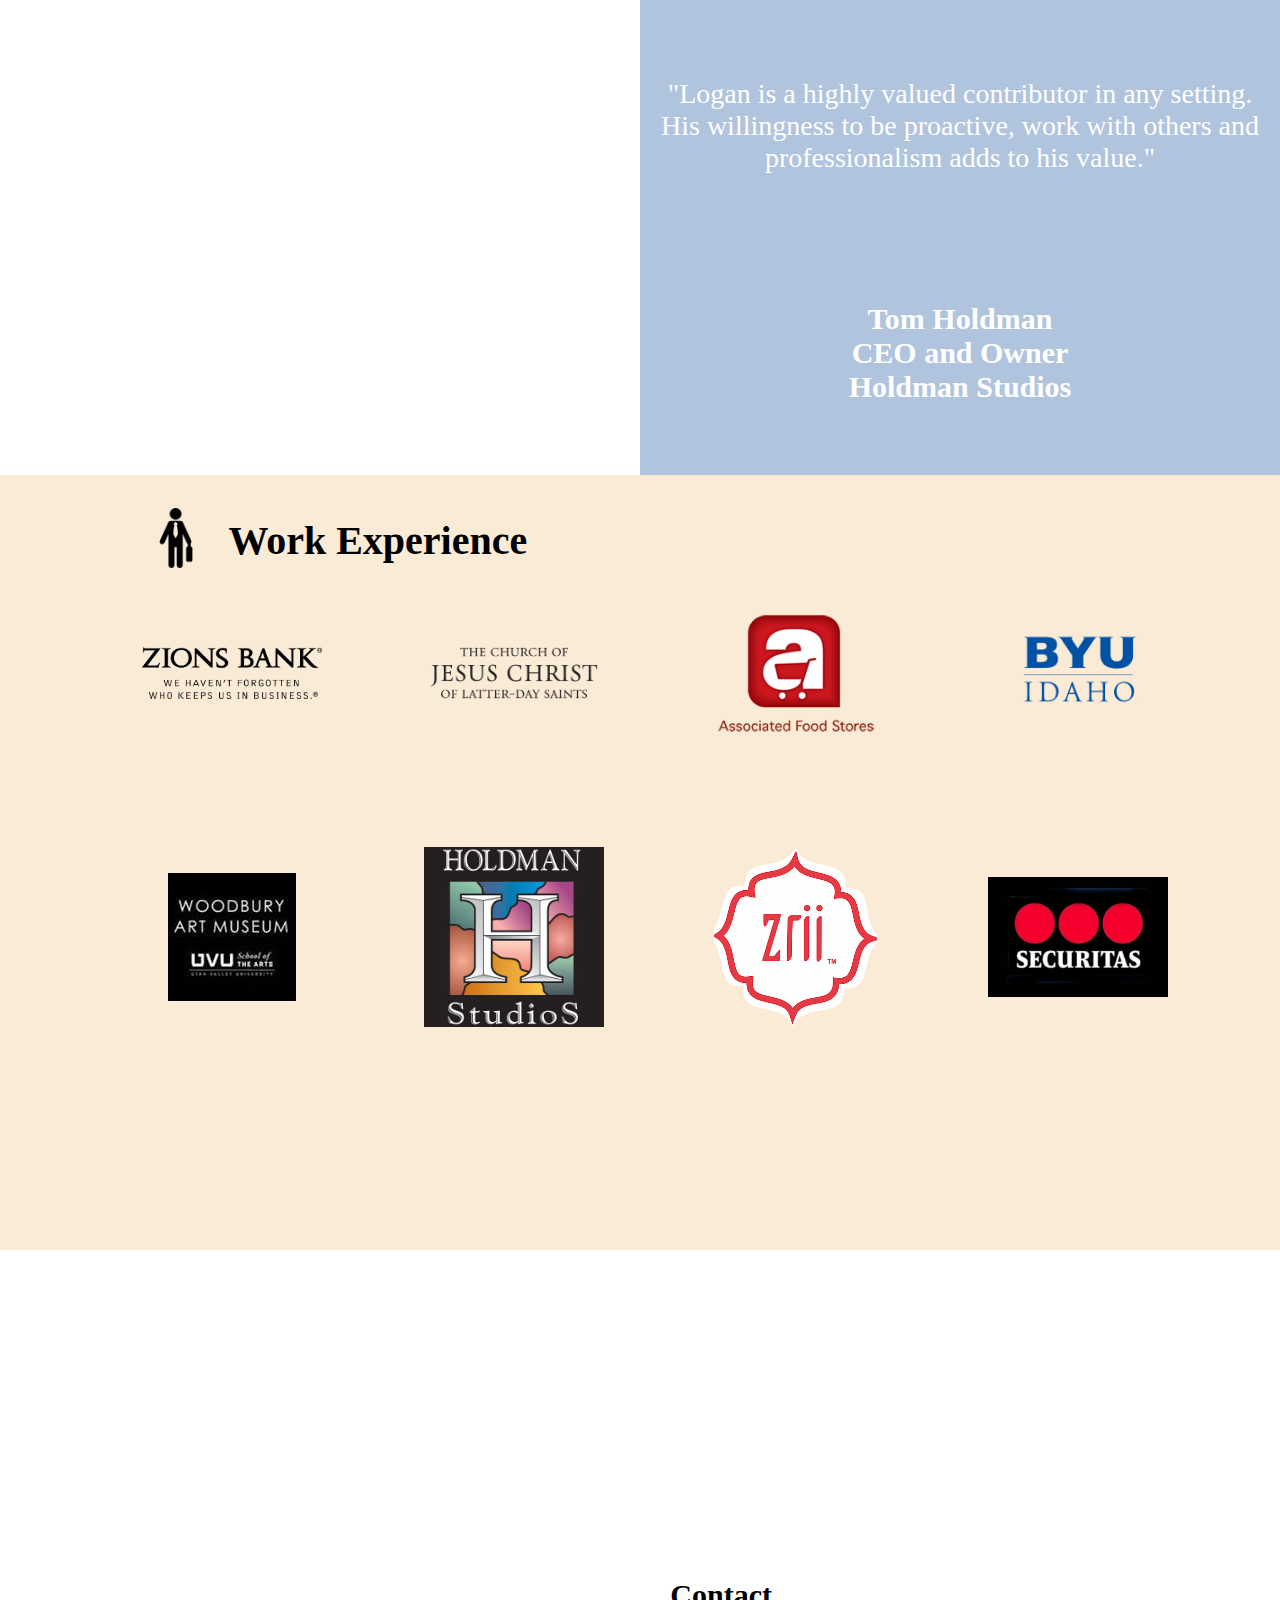
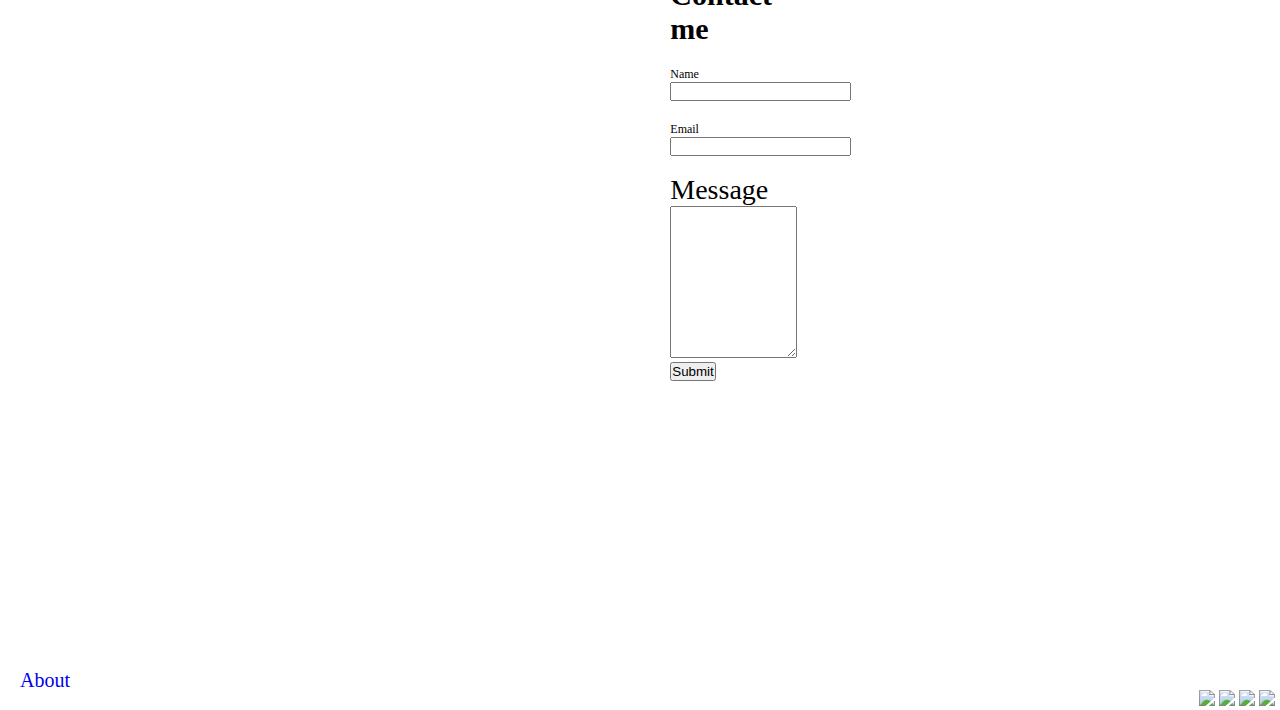
==== commit 272dd919: "4/13 end of day" ====
--- a/html/index.html
+++ b/html/index.html
@@ -21,30 +21,30 @@
                     <td id="homeIcon">
                         <a href ="#top-clear">
                             <img src= "../pictures/navbar/web%20(3).png">
-                           <div><p class="navbartext">Home</p></div>
                         </a>
+                        <p class="navbartext">Home</p>
                     </td>
                     <td id="imagesIcon">
                         <a href="#portfolio">
                             <img src="../pictures/navbar/square.png">
-                            <p class="navbartext">Portfolio</p>
                         </a>
+                        <p class="navbartext">Portfolio</p>
                     </td>
                     <td id="educationIcon">
                         <a href="#middle">
                             <img src="../pictures/navbar/school%20(1).png">
-                            <p class="navbartext">Education</p>
                         </a>
+                        <p class="navbartext">Education</p>
                     </td>
                     <td id="workIcon"><a href="#bottom">
                         <img src="../pictures/navbar/business%20(1).png">
+                    </a>
                         <p class="navbartext">Work</p>
-                    </a>
                     </td>
                     <td id="contactIcon"><a href="#clear-box">
                         <img src="../pictures/navbar/dark.png">
+                    </a>
                         <p class="navbartext">Contact</p>
-                    </a>
                     </td>
                  </tr>
                 </tbody>
@@ -52,8 +52,7 @@
         </div>
         <div id="aboutMeBox">
             <div id="aboutMeText">
-                <br><br><br><br><br>
-                <h1 style="font-size:45px">Me in 30 seconds</h1>
+                <h1>Me in 30 seconds</h1>
                 <br> <br>
                 <p> I am a dynamic design professional aggressively pursuing my next business venture in Web Development and Design.</p>
                 <br>
@@ -113,12 +112,14 @@
     </div>
 </div>
 <div id="middleLeft">
-    <br> <br> <br>
-    <p> "Logan is a bright and capable individual.  He has the ability to learn quickly and think analytically, which allows him to tackle challenging tasks without the need of close supervision.  he can be trusted with important and difficult responsibilities."</p>
-    <br> <br> <br>
-    <h3 class = "title"> Stephen G. Clark</h3>
-    <h3 class = "title"> Preservice Supervisor</h3>
-    <h3 class = "title"> Seminaries & Institutes of The Church of Jesus Christ of Latter-day Saints</h3>
+    <div class="middleLeftText">
+        <p> "Logan is a bright and capable individual.  He has the ability to learn quickly and think analytically, which allows him to tackle challenging tasks without the need of close supervision.  he can be trusted with important and difficult responsibilities."</p>
+    </div>
+    <div class="middleLeftText">
+        <h3 class = "title"> Stephen G. Clark</h3>
+        <h3 class = "title"> Preservice Supervisor</h3>
+        <h3 class = "title"> Seminaries & Institutes of The Church of Jesus Christ of Latter-day Saints</h3>
+    </div>
 </div>
 <div id="middleRight">
 
@@ -149,12 +150,14 @@
 
 </div>
 <div id="bottomRight">
-    <br> <br> <br> <br> <br>
-    <p> "Logan is a highly valued contributor in any setting. His willingness to be proactive, work with others and professionalism adds to his value."</p>
-    <br> <br> <br>
-    <h3 class = "title"> Tom Holdman</h3>
-    <h3 class = "title"> CEO and Owner</h3>
-    <h3 class = "title"> Holdman Studios</h3>
+    <div class ="bottomRightText">
+        <p> "Logan is a highly valued contributor in any setting. His willingness to be proactive, work with others and professionalism adds to his value."</p>
+    </div>
+    <div class="bottomRightText">
+        <h3 class = "title"> Tom Holdman</h3>
+        <h3 class = "title"> CEO and Owner</h3>
+        <h3 class = "title"> Holdman Studios</h3>
+    </div>
 </div>
 <div id = "bottom">
     <table class="header">
@@ -183,7 +186,7 @@
 <div id = "clear-box">
     <div id = "contact">
         <form id="textForm" method="post" action="Thanks.html">
-            <h3 style="font-family = Georgia">Contact me</h3><br>
+            <h3 style= "font-family: Georgia">Contact me</h3><br>
             <label for="name" style="font-family: Georgia;">Name </label> <input id="name" name="name"><br><br>
             <label for="email" style="font-family: Georgia;">Email </label><input id="email" name="email"><br><br>
             <p font-family="Georgia">Message</p>
--- a/css/stylesheet.css
+++ b/css/stylesheet.css
@@ -72,6 +72,46 @@
     #educationPhotos {
         margin-top: 18px;
     }
+    div#aboutMeText p {
+        font-size: 12px;
+    }
+    div#aboutMeText h1 {
+        font-size: 14px;
+    }
+    div#aboutMeBox {
+        height: 300px;
+    }
+    div#top-clear {
+        height: 400px;
+    }
+    div#middleLeft {
+        height: 275px;
+    }
+    div#middleRight {
+        height: 275px;
+    }
+    div#bottomLeft {
+        height: 250px;
+    }
+    div#bottomRight {
+        height: 250px;
+    }
+    div#clear-box {
+        height: 550px;
+    }
+    div#contact {
+        height: 375px;
+        width: 175px;
+    }
+    label {
+        font-size: 12px;
+    }
+    form {
+        width: 100px;
+    }
+    textarea {
+        width: 125px;
+    }
 }
 @media screen and (min-width: 400px) and (max-width: 500px) {
     #photo-table td {
@@ -137,6 +177,47 @@
     #educationPhotos {
         margin-top: 30px;
     }
+
+    div#aboutMeText p {
+        font-size: 12px;
+    }
+    div#aboutMeText h1 {
+        font-size: 14px;
+    }
+    div#aboutMeBox {
+        height: 300px;
+    }
+    div#top-clear {
+        height: 400px;
+    }
+    div#middleLeft {
+        height: 275px;
+    }
+    div#middleRight {
+        height: 275px;
+    }
+    div#bottomLeft {
+        height: 250px;
+    }
+    div#bottomRight {
+        height: 250px;
+    }
+    div#clear-box {
+        height: 550px;
+    }
+    div#contact {
+        height: 375px;
+        width: 175px;
+    }
+    label {
+        font-size: 12px;
+    }
+   form {
+       width: 100px;
+   }
+   textarea {
+       width: 125px;
+   }
 }
 @media screen and (min-width: 500px) and (max-width: 600px) {
     #photo-table td {
@@ -201,6 +282,43 @@
         height: 50px;
         width: 50px;
     }
+    div#aboutMeText p {
+        font-size: 14px;
+    }
+    div#aboutMeText h1 {
+        font-size: 22px;
+    }
+    div#aboutMeBox {
+        height: 300px;
+    }
+    div#top-clear {
+        height: 400px;
+    }
+    div#middleLeft {
+        height: 425px;
+    }
+    div#middleRight {
+        height: 425px;
+    }
+    div#bottomLeft {
+        height: 325px;
+    }
+    div#bottomRight {
+        height: 325px;
+    }
+    div#contact {
+        height: 375px;
+        width: 175px;
+    }
+    label {
+        font-size: 12px;
+    }
+    form {
+        width: 100px;
+    }
+    textarea {
+        width: 125px;
+    }
 
 }
 @media screen and (min-width: 600px) and (max-width: 700px) {
@@ -266,6 +384,43 @@
         height: 50px;
         width: 50px;
     }
+    div#aboutMeText p {
+        font-size: 15px;
+    }
+    div#aboutMeText h1 {
+        font-size: 26px;
+    }
+    div#aboutMeBox {
+        height: 300px;
+    }
+    div#top-clear {
+        height: 400px;
+    }
+    div#middleLeft {
+        height: 425px;
+    }
+    div#middleRight {
+        height: 425px;
+    }
+    div#bottomLeft {
+        height: 325px;
+    }
+    div#bottomRight {
+        height: 325px;
+    }
+    div#contact {
+        height: 375px;
+        width: 175px;
+    }
+    label {
+        font-size: 12px;
+    }
+    form {
+        width: 100px;
+    }
+    textarea {
+        width: 125px;
+    }
 }
 @media screen and (min-width: 700px) and (max-width: 800px) {
     #photo-table td {
@@ -330,6 +485,43 @@
         height: 60px;
         width: 60px;
     }
+    div#aboutMeText p {
+        font-size: 16px;
+    }
+    div#aboutMeText h1 {
+        font-size: 28px;
+    }
+    div#aboutMeBox {
+        height: 300px;
+    }
+    div#top-clear {
+        height: 400px;
+    }
+    div#middleLeft {
+        height: 450px;
+    }
+    div#middleRight {
+        height: 450px;
+    }
+    div#bottomLeft {
+        height: 350px;
+    }
+    div#bottomRight {
+        height: 350px;
+    }
+    div#contact {
+        height: 375px;
+        width: 175px;
+    }
+    label {
+        font-size: 12px;
+    }
+    form {
+        width: 100px;
+    }
+    textarea {
+        width: 125px;
+    }
 }
 @media screen and (min-width: 800px) and (max-width: 900px) {
     #photo-table td {
@@ -394,6 +586,43 @@
         height: 60px;
         width: 60px;
     }
+    div#aboutMeText p {
+        font-size: 16px;
+    }
+    div#aboutMeText h1 {
+        font-size: 28px;
+    }
+    div#aboutMeBox {
+        height: 300px;
+    }
+    div#top-clear {
+        height: 400px;
+    }
+    div#middleLeft {
+        height: 550px;
+    }
+    div#middleRight {
+        height: 550px;
+    }
+    div#bottomLeft {
+        height: 450px;
+    }
+    div#bottomRight {
+        height: 450px;
+    }
+    div#contact {
+        height: 375px;
+        width: 175px;
+    }
+    label {
+        font-size: 12px;
+    }
+    form {
+        width: 100px;
+    }
+    textarea {
+        width: 125px;
+    }
 }
 @media screen and (min-width: 900px) and (max-width: 1000px) {
     #photo-table td {
@@ -458,6 +687,40 @@
         height: 60px;
         width: 60px;
     }
+    div#aboutMeText p {
+        font-size: 24px;
+    }
+    div#aboutMeBox {
+        height: 440px;
+    }
+    div#top-clear {
+        height: 650px;
+    }
+    div#middleLeft {
+        height: 550px;
+    }
+    div#middleRight {
+        height: 550px;
+    }
+    div#bottomLeft {
+        height: 450px;
+    }
+    div#bottomRight {
+        height: 450px;
+    }
+    div#contact {
+        height: 375px;
+        width: 175px;
+    }
+    label {
+        font-size: 12px;
+    }
+    form {
+        width: 100px;
+    }
+    textarea {
+        width: 125px;
+    }
 }
 @media screen and (min-width: 1000px) and (max-width: 1100px) {
     #photo-table td {
@@ -522,6 +785,31 @@
         height: 60px;
         width: 60px;
     }
+    div#middleLeft {
+        height: 550px;
+    }
+    div#middleRight {
+        height: 550px;
+    }
+    div#bottomLeft {
+        height: 450px;
+    }
+    div#bottomRight {
+        height: 450px;
+    }
+    div#contact {
+        height: 375px;
+        width: 175px;
+    }
+    label {
+        font-size: 12px;
+    }
+    form {
+        width: 100px;
+    }
+    textarea {
+        width: 125px;
+    }
 }
 @media screen and (min-width: 1100px) and (max-width: 1200px) {
     #photo-table td {
@@ -586,6 +874,31 @@
         height: 60px;
         width: 60px;
     }
+    div#middleLeft {
+        height: 600px;
+    }
+    div#middleRight {
+        height: 600px;
+    }
+    div#bottomLeft {
+        height: 525px;
+    }
+    div#bottomRight {
+        height: 525px;
+    }
+    div#contact {
+        height: 375px;
+        width: 175px;
+    }
+    label {
+        font-size: 12px;
+    }
+    form {
+        width: 100px;
+    }
+    textarea {
+        width: 125px;
+    }
 }
 @media screen and (min-width: 1200px) and (max-width: 1300px) {
     #photo-table td {
@@ -641,6 +954,31 @@
     .header td img{
         height: 60px;
         width: 60px;
+    }
+    div#middleLeft {
+        height: 600px;
+    }
+    div#middleRight {
+        height: 600px;
+    }
+    div#bottomLeft {
+        height: 525px;
+    }
+    div#bottomRight {
+        height: 525px;
+    }
+    div#contact {
+        height: 375px;
+        width: 175px;
+    }
+    label {
+        font-size: 12px;
+    }
+    form {
+        width: 100px;
+    }
+    textarea {
+        width: 125px;
     }
 }
 
@@ -698,6 +1036,31 @@
         height: 80px;
         width: 80px;
     }
+    div#middleLeft {
+        height: 600px;
+    }
+    div#middleRight {
+        height: 600px;
+    }
+    div#bottomLeft {
+        height: 525px;
+    }
+    div#bottomRight {
+        height: 525px;
+    }
+    div#contact {
+        height: 375px;
+        width: 175px;
+    }
+    label {
+        font-size: 12px;
+    }
+    form {
+        width: 100px;
+    }
+    textarea {
+        width: 125px;
+    }
 }
 #about {
     position: absolute;
@@ -717,10 +1080,14 @@
     position: absolute;
     font-family: Georgia, serif;
     text-align: center;
+    margin-top: 10%;
 }
 
 #aboutMeText p {
-    font-size: 30px
+    font-size: 30px;
+}
+#aboutMeText h1 {
+    font-size: 45px;
 }
 #aboutMeBox {
     position: absolute;
@@ -760,6 +1127,9 @@
     margin: 0% 3% 0% 3%;
 }
 
+.bottomRightText {
+    margin-top: 20%;
+}
 #clear-box {
     position:relative;
     height: 1000px;
@@ -1051,10 +1421,9 @@
     margin: 0% 3% 0% 3%;
 }
 
-#middle-right p {
-    margin: 22% 10% 0% 10%;
-}
-
+.middleLeftText {
+    margin-top: 14%;
+}
 #navbar {
     position: fixed;
     text-align: center;
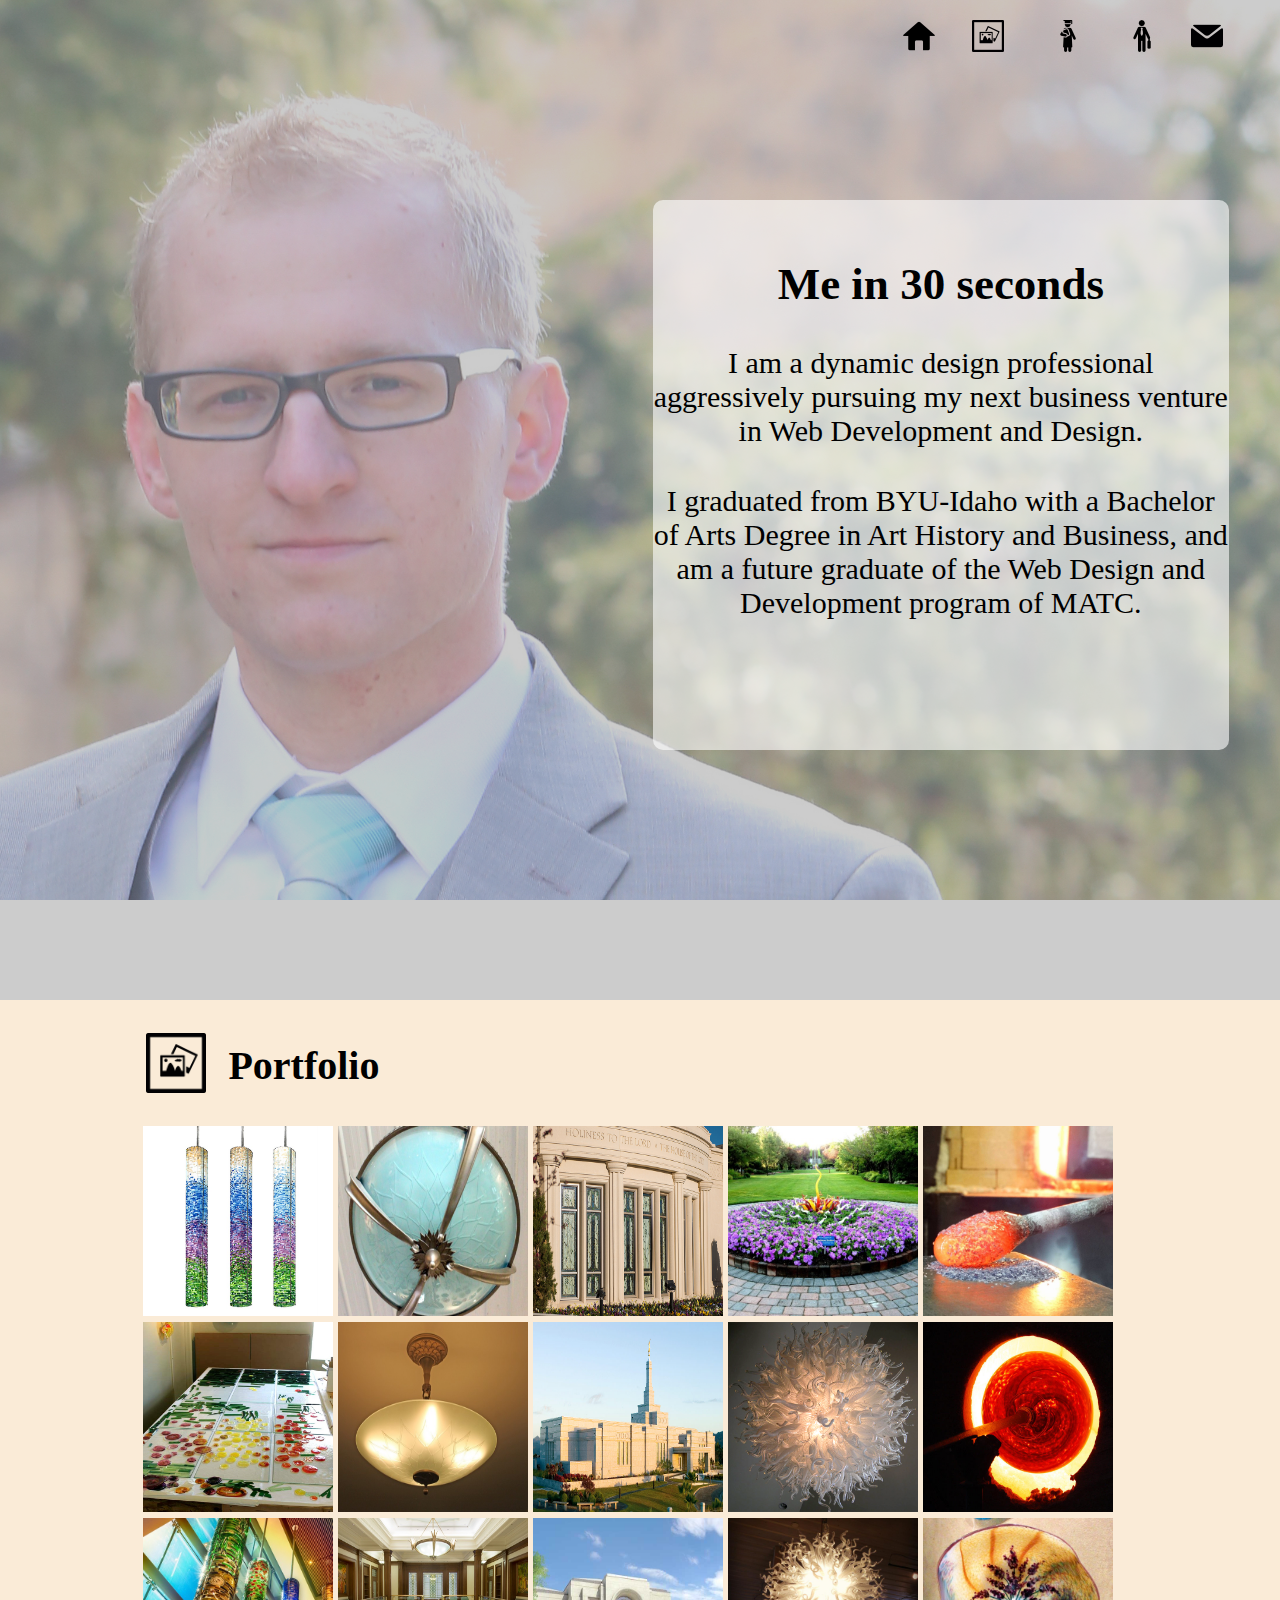
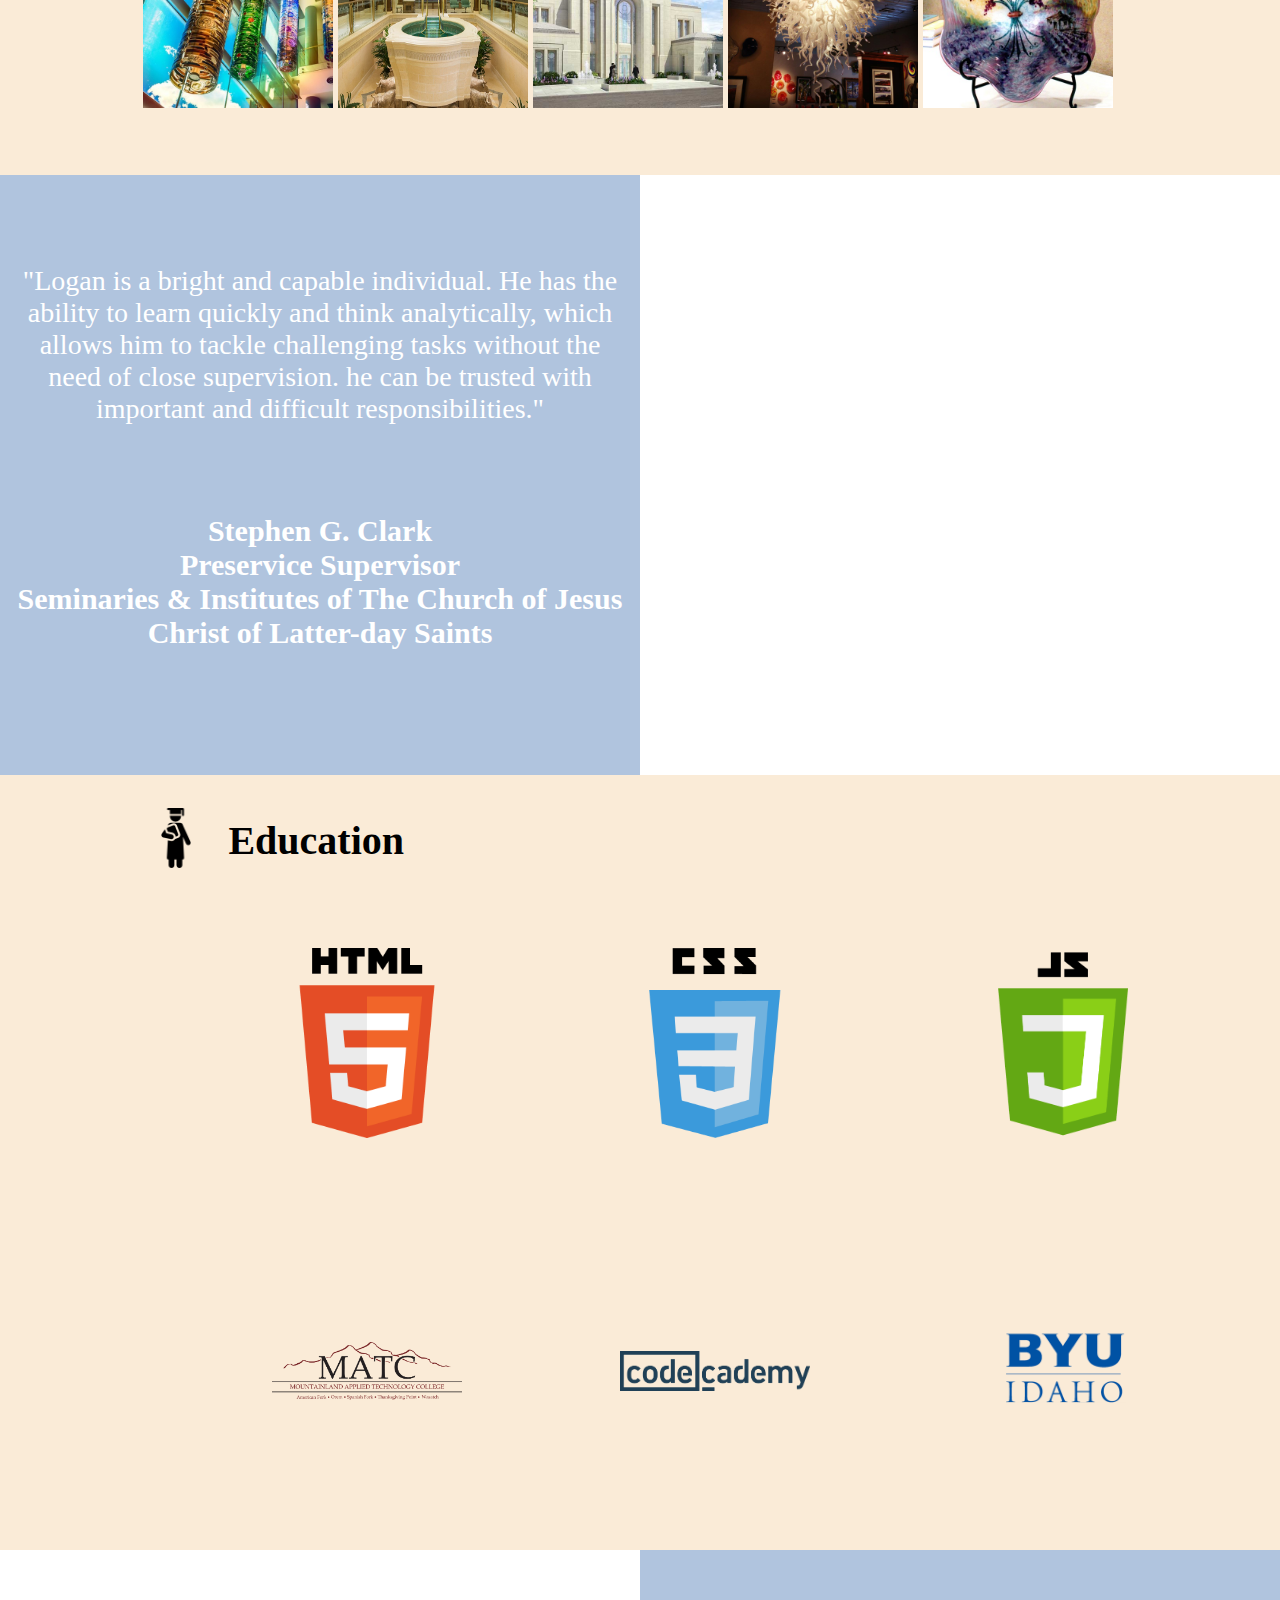
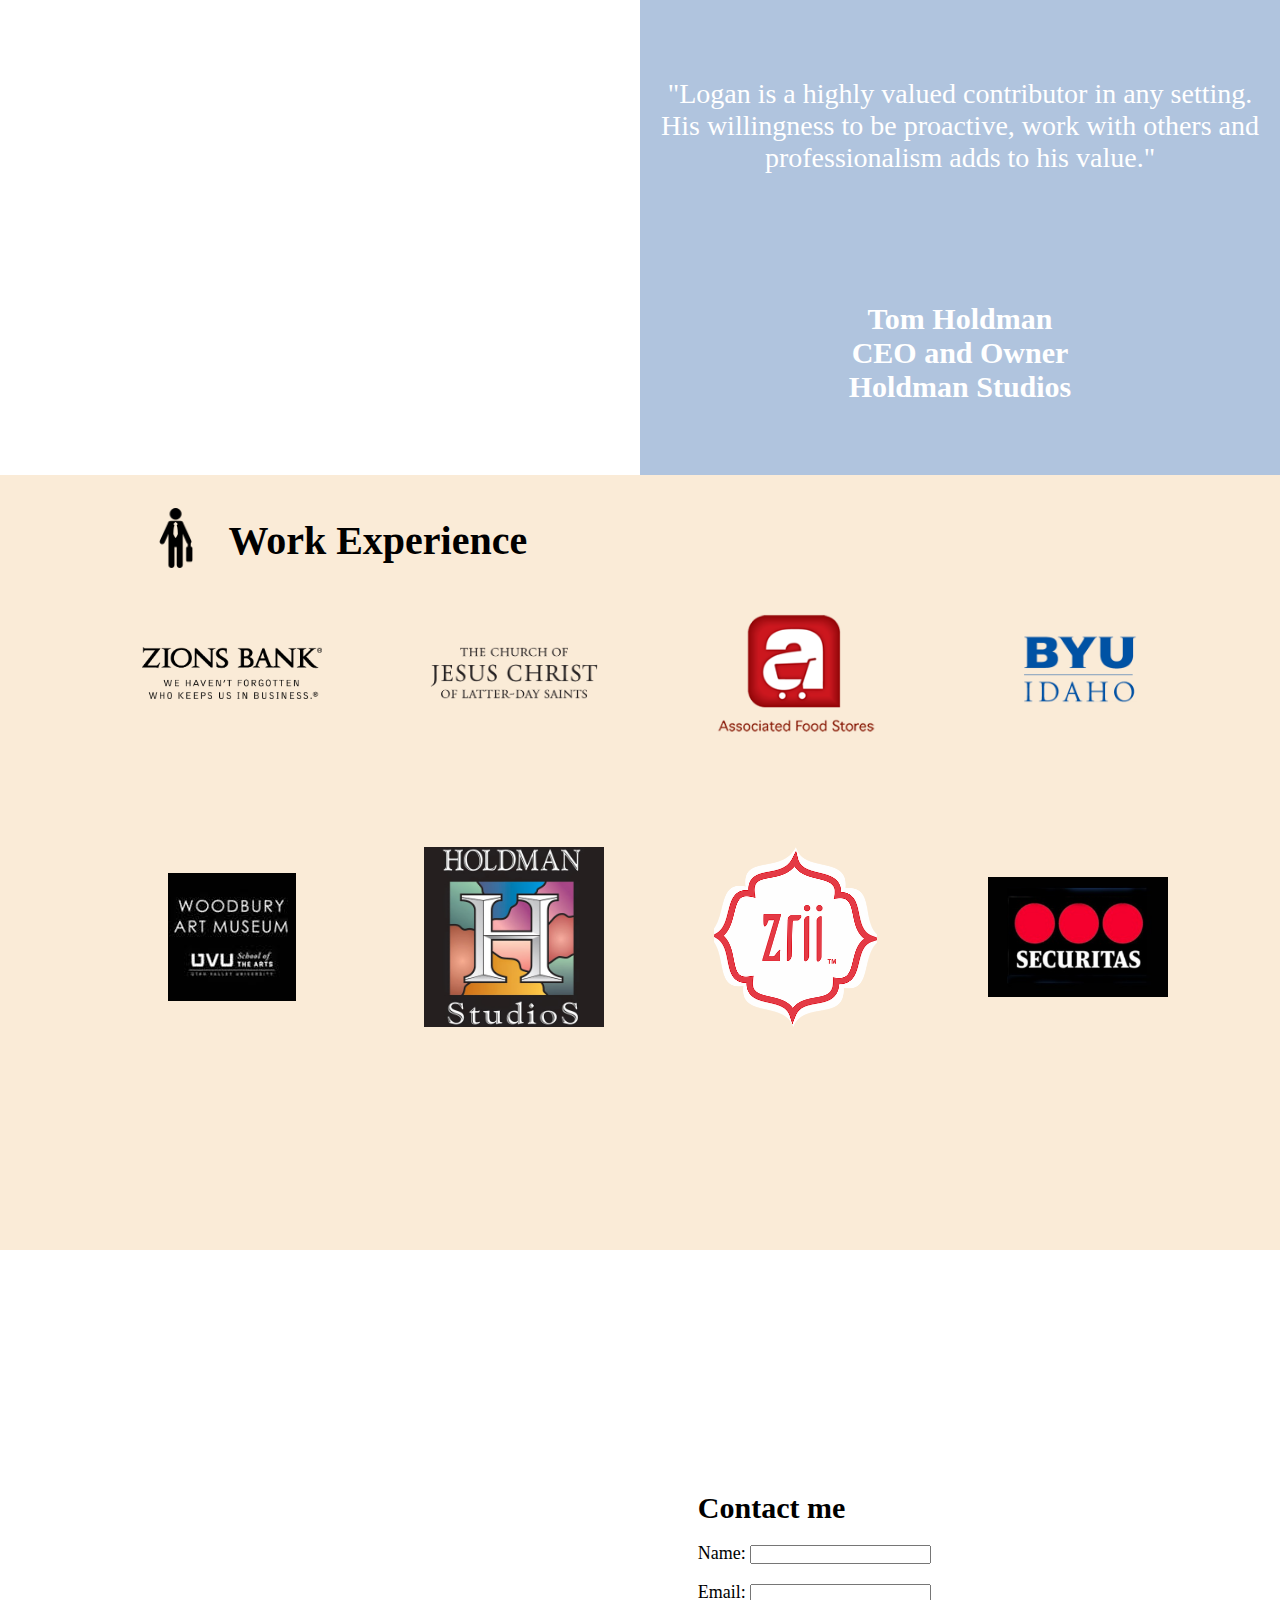
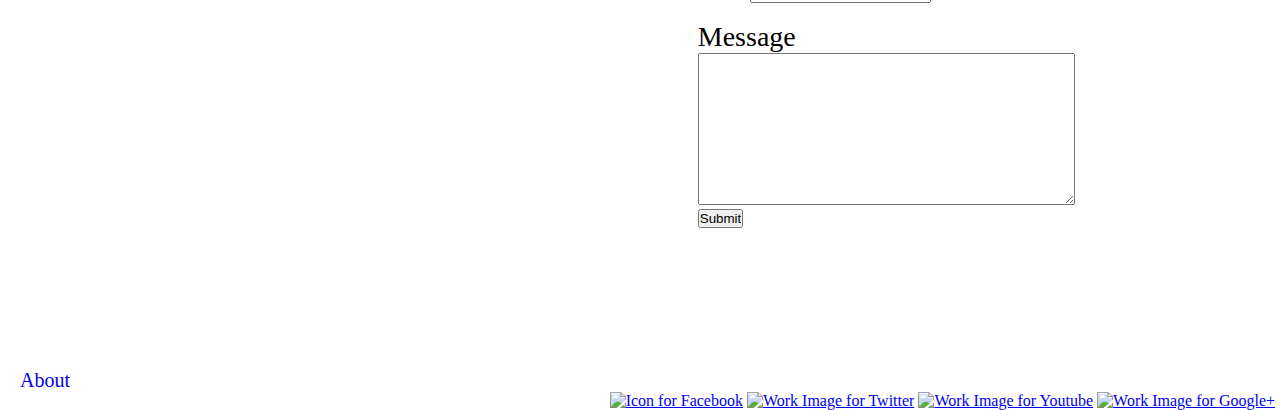
==== commit e48dc162: "4/15 fully scalable" ====
--- a/html/index.html
+++ b/html/index.html
@@ -20,29 +20,29 @@
                 <tr>
                     <td id="homeIcon">
                         <a href ="#top-clear">
-                            <img src= "../pictures/navbar/web%20(3).png">
+                            <img alt="Icon for home page" src= "../pictures/navbar/web%20(3).png">
                         </a>
                         <p class="navbartext">Home</p>
                     </td>
                     <td id="imagesIcon">
                         <a href="#portfolio">
-                            <img src="../pictures/navbar/square.png">
+                            <img alt="Icon for Portfolio page" src="../pictures/navbar/square.png">
                         </a>
                         <p class="navbartext">Portfolio</p>
                     </td>
                     <td id="educationIcon">
                         <a href="#middle">
-                            <img src="../pictures/navbar/school%20(1).png">
+                            <img alt="Icon for Education page" src="../pictures/navbar/school%20(1).png">
                         </a>
                         <p class="navbartext">Education</p>
                     </td>
                     <td id="workIcon"><a href="#bottom">
-                        <img src="../pictures/navbar/business%20(1).png">
+                        <img alt="Icon for Work page" src="../pictures/navbar/business%20(1).png">
                     </a>
                         <p class="navbartext">Work</p>
                     </td>
                     <td id="contactIcon"><a href="#clear-box">
-                        <img src="../pictures/navbar/dark.png">
+                        <img alt="Icon for Contage page" src="../pictures/navbar/dark.png">
                     </a>
                         <p class="navbartext">Contact</p>
                     </td>
@@ -77,7 +77,7 @@
 <div id ="portfolio" >
     <table class="header">
         <tr>
-            <td><img src="../pictures/headers/square%20(4).png"></td>
+            <td><img alt="Logo for Portfolio Page"src="../pictures/headers/square%20(4).png"></td>
             <td><h1>Portfolio</h1></td>
         </tr>
     </table>
@@ -87,25 +87,25 @@
             </thead>
             <tbody>
                 <tr >
-                    <td title="doTERRA Chandeliers" id ="doterra1"><a href = "http://www.doterra.com"><img class ="picture" src="../pictures/Photo%20Table/Doterra1.jpg"><div class="hoverbox"><p class="hovertext">Doterra Initial Design Concept</p></div></a></td>
-                    <td title="Gilbert Baptistry" id="gilbert1"><a href = "https://www.lds.org/church/temples/gilbert-arizona?lang=eng"><img class ="picture" src="../pictures/Gilbert%20Light%20Fixture.jpg"><div class="hoverbox"><p class="hovertext">Gilbert, AZ Temple Initial Prototype</p></div></a></td>
-                    <td title="Payson, Utah Temple" id="payson"><a href = "https://www.lds.org/church/temples/payson-utah?lang=eng"><img class ="picture" src="../pictures/Payson_Temple_Exterior_Inscription2015_resized.jpg"><div class="hoverbox"><p class="hovertext">Payson, Utah Temple Finished Exterior</p></div></a></td>
-                    <td title="Thanksgiving Point Gardens" id="tgp"><a href = "http://www.thanksgivingpoint.org"><img class ="picture" src="../pictures/IMG_7858-500x500.jpg"><div class="hoverbox"><p class="hovertext">Thanksgiving Point Installation</p></div></a></td>
-                    <td title="Young Living Platter" id="yl1"><a href = "https://www.youngliving.com/en_US"><img class ="picture" src="../pictures/Photo%20Table/glassblowing.JPG"><div class="hoverbox"><p class="hovertext">Young Living Initial Design</p></div></a></td>
+                    <td title="doTERRA Chandeliers" id ="doterra1"><a href = "http://www.doterra.com"><img alt="Initial Design image for doTERRA Chandeliers" class ="picture" src="../pictures/Photo%20Table/Doterra1.jpg"><div class="hoverbox"><p class="hovertext">Doterra Initial Design Concept</p></div></a></td>
+                    <td title="Gilbert Baptistry" id="gilbert1"><a href = "https://www.lds.org/church/temples/gilbert-arizona?lang=eng"><img alt="Initial Product Concept for the Gilbert LDS Temple Chandeliers" class ="picture" src="../pictures/Gilbert%20Light%20Fixture.jpg"><div class="hoverbox"><p class="hovertext">Gilbert, AZ Temple Initial Prototype</p></div></a></td>
+                    <td title="Payson, Utah Temple" id="payson"><a href = "https://www.lds.org/church/temples/payson-utah?lang=eng"><img alt="Stained Glass Windows for the Payson, UT LDS Temple" class ="picture" src="../pictures/Payson_Temple_Exterior_Inscription2015_resized.jpg"><div class="hoverbox"><p class="hovertext">Payson, Utah Temple Finished Exterior</p></div></a></td>
+                    <td title="Thanksgiving Point Gardens" id="tgp"><a href = "http://www.thanksgivingpoint.org"><img class ="picture" alt="Glass Installation for Thanksgiving Point Gardens" src="../pictures/IMG_7858-500x500.jpg"><div class="hoverbox"><p class="hovertext">Thanksgiving Point Installation</p></div></a></td>
+                    <td title="Young Living Platter" id="yl1"><a href = "https://www.youngliving.com/en_US"><img class ="picture" alt="Initial production for Young Living platter" src="../pictures/Photo%20Table/glassblowing.JPG"><div class="hoverbox"><p class="hovertext">Young Living Initial Design</p></div></a></td>
                 </tr>
                 <tr>
-                    <td title="doTERRA Chandeliers" id="doterra2"> <a href = "http://www.doterra.com"><img class ="picture" src="../pictures/Photo%20Table/Doterra%20assembly.jpg"><div class="hoverbox"><p class="hovertext">doTERRA production Process</p></div></a></td>
-                    <td title="Gilbert Baptistry" id="gilbert2"><a href = "https://www.lds.org/church/temples/gilbert-arizona?lang=eng"><img class ="picture" src="../pictures/Gilbert%20Light%20Fixture%202.jpg"><div class="hoverbox"><p class="hovertext">Gilbert, AZ Temple Installation</p></div></a></td>
-                    <td title="Suva, Fiji Temple"id="fiji"><a href = "https://www.lds.org/bc/content/church/temples/suva-fiji/images/suva-fiji-808x480-AV060324_cah046.jpg"><img class ="picture" src="../pictures/suva-fiji-808x480-AV060324_cah046.jpg"><div class="hoverbox"><p class="hovertext">Suva, Fiji Temple Exterior</p></div></a></td>
-                    <td title="Residential Chandelier"id="hs1"><a href="http://www.holdmanstudios.com"><img class ="picture" src="../pictures/residential-glass-chandelier-3.png"><div class="hoverbox"><p class="hovertext">Residential Blown Glass Installation</p></div></a></td>
-                    <td title="Young Living Platter"id="yl2"><a href = "https://www.youngliving.com/en_US"><img class ="picture" src="../pictures/Photo%20Table/glassblowing2.jpg"><div class="hoverbox"><p class="hovertext">Young Living Production Process</p></div></a></td>
+                    <td title="doTERRA Chandeliers" id="doterra2"> <a href = "http://www.doterra.com"><img alt="Production image for doTERRA Chandeliers" class ="picture" src="../pictures/Photo%20Table/Doterra%20assembly.jpg"><div class="hoverbox"><p class="hovertext">doTERRA production Process</p></div></a></td>
+                    <td title="Gilbert Baptistry" id="gilbert2"><a href = "https://www.lds.org/church/temples/gilbert-arizona?lang=eng"><img alt="Initial Installation for the Gilbert LDS Temple Chandeliers" class ="picture" src="../pictures/Gilbert%20Light%20Fixture%202.jpg"><div class="hoverbox"><p class="hovertext">Gilbert, AZ Temple Installation</p></div></a></td>
+                    <td title="Suva, Fiji Temple"id="fiji"><a href = "https://www.lds.org/bc/content/church/temples/suva-fiji/images/suva-fiji-808x480-AV060324_cah046.jpg"><img alt="Stained Glass Windows for the Suva, Fiji LDS Temple" class ="picture" src="../pictures/suva-fiji-808x480-AV060324_cah046.jpg"><div class="hoverbox"><p class="hovertext">Suva, Fiji Temple Exterior</p></div></a></td>
+                    <td title="Residential Chandelier"id="hs1"><a href="http://www.holdmanstudios.com"><img class ="picture" alt="Glass Installation for Residential Home" src="../pictures/residential-glass-chandelier-3.png"><div class="hoverbox"><p class="hovertext">Residential Blown Glass Installation</p></div></a></td>
+                    <td title="Young Living Platter"id="yl2"><a href = "https://www.youngliving.com/en_US"><img alt="Blown production for Young Living platter" class ="picture" src="../pictures/Photo%20Table/glassblowing2.jpg"><div class="hoverbox"><p class="hovertext">Young Living Production Process</p></div></a></td>
                 </tr>
                 <tr>
-                    <td title="doTERRA Chandeliers"id="doterra3"> <a href = "http://www.doterra.com"><img class ="picture" src="../pictures/corp07-500x500.jpg"><div class="hoverbox"><p class="hovertext">doTERRA Finished Product</p></div></a></td>
-                    <td title= "Gilbert Baptistry" id="gilbert3"><a href = "https://www.lds.org/church/temples/gilbert-arizona?lang=eng"><img class ="picture" src="../pictures/Gilbert_Temple_Baptistry.jpg"><div class="hoverbox"><p class="hovertext">Gilbert, AZ Temple Final Product</p></div></a></td>
-                    <td title="Paris,France Temple"id="paris"><a href = "https://www.lds.org/bc/content/ldsorg/church/temples/paris-france/Paris-ExteriorRenderings-Nov2011_808x480_web.jpg"><img  class ="picture" src="../pictures/Paris-ExteriorRenderings-Nov2011_808x480_web.jpg"><div class="hoverbox"><p class="hovertext">Paris, France Temple Exterior Rendering</p></div></a></td>
-                    <td title="Holdman Studios Gallery"id="hs2"><a href="http://www.holdmanstudios.com"><img class ="picture" src="../pictures/Photo%20Table/gallery%20piece.jpg"><div class="hoverbox"><p class="hovertext">Holdman Studios Gallery Installation</p></div></a></td>
-                    <td title="Young Living Platter"id="yl3"><a href = "https://www.youngliving.com/en_US"><img class ="picture" src="../pictures/Young-living-oil-platter-500x500.jpg"><div class="hoverbox"><p class="hovertext">Young Living Final Product</p></div></a></td>
+                    <td title="doTERRA Chandeliers"id="doterra3"> <a href = "http://www.doterra.com"><img alt="Final concept image for doTERRA Chandeliers" class ="picture" src="../pictures/corp07-500x500.jpg"><div class="hoverbox"><p class="hovertext">doTERRA Finished Product</p></div></a></td>
+                    <td title= "Gilbert Baptistry" id="gilbert3"><a href = "https://www.lds.org/church/temples/gilbert-arizona?lang=eng"><img alt="Final Installation for the Gilbert LDS Temple Chandeliers" class ="picture" src="../pictures/Gilbert_Temple_Baptistry.jpg"><div class="hoverbox"><p class="hovertext">Gilbert, AZ Temple Final Product</p></div></a></td>
+                    <td title="Paris,France Temple"id="paris"><a href = "https://www.lds.org/bc/content/ldsorg/church/temples/paris-france/Paris-ExteriorRenderings-Nov2011_808x480_web.jpg"><img  alt="Stained Glass Windows for the Paris, France LDS Temple" class ="picture" src="../pictures/Paris-ExteriorRenderings-Nov2011_808x480_web.jpg"><div class="hoverbox"><p class="hovertext">Paris, France Temple Exterior Rendering</p></div></a></td>
+                    <td title="Holdman Studios Gallery"id="hs2"><a href="http://www.holdmanstudios.com"><img class ="picture" alt="Glass Installation for Holdman Studios Gallery" src="../pictures/Photo%20Table/gallery%20piece.jpg"><div class="hoverbox"><p class="hovertext">Holdman Studios Gallery Installation</p></div></a></td>
+                    <td title="Young Living Platter"id="yl3"><a href = "https://www.youngliving.com/en_US"><img alt="Final product for Young Living platter" class ="picture" src="../pictures/Young-living-oil-platter-500x500.jpg"><div class="hoverbox"><p class="hovertext">Young Living Final Product</p></div></a></td>
                 </tr>
             </tbody>
         </table>
@@ -127,21 +127,21 @@
 <div id = "middle">
     <table class="header">
         <tr>
-            <td><img src="../pictures/headers/school%20(5).png"></td>
+            <td><img alt="Logo for Education Page" src="../pictures/headers/school%20(5).png"></td>
             <td><h1>Education</h1></td>
         </tr>
     </table>
     <div id = "educationPhotos">
         <table>
         <tr>
-            <td><img src="../pictures/education/HTML5_Logo_512.png"></td>
-            <td><img src="../pictures/education/css3-logo.png"></td>
-            <td><img src="../pictures/education/javascript_logo.png"></td>
-        </tr>
-        <tr>
-            <td><img  src="../pictures/education/MATC.png"></td>
-            <td><img src="../pictures/education/codecademy.png"></td>
-            <td><img src="../pictures/work%20photo/BYUI1.png"></td>
+            <td><img alt="Education Image of HTML 5" src="../pictures/education/HTML5_Logo_512.png"></td>
+            <td><img alt="Education Image of CSS 3" src="../pictures/education/css3-logo.png"></td>
+            <td><img alt="Education Image of JS" src="../pictures/education/javascript_logo.png"></td>
+        </tr>
+        <tr>
+            <td><img  alt="Education Image of MATC" src="../pictures/education/MATC.png"></td>
+            <td><img alt="Education Image of Codecademy" src="../pictures/education/codecademy.png"></td>
+            <td><img alt="Education Image of BYU-Idaho" src="../pictures/work%20photo/BYUI1.png"></td>
         </tr>
         </table>
     </div>
@@ -162,23 +162,23 @@
 <div id = "bottom">
     <table class="header">
         <tr>
-            <td><img src="../pictures/headers/business%20(4).png"></td>
+            <td><img alt="Logo for Work Experience Page" src="../pictures/headers/business%20(4).png"></td>
             <td><h1>Work Experience</h1></td>
         </tr>
     </table>
     <div id="workPhotos">
         <table>
             <tr>
-                <td><img class ="rectangle" src="../pictures/work%20photo/ZionsBank-logo_wTag-stack.png"></td>
-                <td><img class ="rectangle" src="../pictures/work%20photo/800px-Logo_of_the_Church_of_Jesus_Christ_of_Latter-day_Saints.svg.png"></td>
-                <td><img class ="rectangle" src="../pictures/work%20photo/Associated-Food-Stores.png"></td>
-                <td><img src="../pictures/work%20photo/BYUI1.png"></td>
+                <td><img alt="Work Image for Zions Bank" class ="rectangle" src="../pictures/work%20photo/ZionsBank-logo_wTag-stack.png"></td>
+                <td><img alt="Work Image for The Church of Jesus Christ of Latter-day Saints" class ="rectangle" src="../pictures/work%20photo/800px-Logo_of_the_Church_of_Jesus_Christ_of_Latter-day_Saints.svg.png"></td>
+                <td><img alt="Work Image for Associated Food Stores" class ="rectangle" src="../pictures/work%20photo/Associated-Food-Stores.png"></td>
+                <td><img alt="Work Image for BYU-Idaho" src="../pictures/work%20photo/BYUI1.png"></td>
             </tr>
             <tr>
-                <td><img src="../pictures/work%20photo/download.jpeg"></td>
-                <td><img src="../pictures/work%20photo/blackback.jpg"></td>
-                <td><img src="../pictures/work%20photo/dbb1f0_b574434855d446269e22c039c2729da0.png"></td>
-                <td><img class ="rectangle" src="../pictures/work%20photo/securitas-logo.jpg"></td>
+                <td><img alt="Work Image for Woodbury Art Museum" src="../pictures/work%20photo/download.jpeg"></td>
+                <td><img alt="Work Image for Holdman Studios" src="../pictures/work%20photo/blackback.jpg"></td>
+                <td><img alt="Work Image for Zrii llc" src="../pictures/work%20photo/dbb1f0_b574434855d446269e22c039c2729da0.png"></td>
+                <td><img alt="Work Image for Securitas" class ="rectangle" src="../pictures/work%20photo/securitas-logo.jpg"></td>
             </tr>
         </table>
     </div>
@@ -187,8 +187,8 @@
     <div id = "contact">
         <form id="textForm" method="post" action="Thanks.html">
             <h3 style= "font-family: Georgia">Contact me</h3><br>
-            <label for="name" style="font-family: Georgia;">Name </label> <input id="name" name="name"><br><br>
-            <label for="email" style="font-family: Georgia;">Email </label><input id="email" name="email"><br><br>
+            <label for="name" style="font-family: Georgia;">Name: </label> <input id="name" name="name"><br><br>
+            <label for="email" style="font-family: Georgia;">Email: </label><input id="email" name="email"><br><br>
             <p font-family="Georgia">Message</p>
             <textarea cols="60" rows="10" maxlength="500"></textarea>
             <input type="submit" value="Submit">
@@ -198,10 +198,10 @@
 <div id = "footer">
     <a href="about.html"><p id="about"> About</p></a>
     <ul id = "social-media">
-        <li><a href = "http://www.facebook.com"><img src="https://cdn3.iconfinder.com/data/icons/social-media-set-3/60/facebook-48.png"></a></li>
-        <li><a href = "http://www.twitter.com"> <img src="https://cdn3.iconfinder.com/data/icons/social-media-set-3/60/twitter1-48.png"></a></li>
-        <li><a href = "http://www.youtube.com"><img src = "https://cdn3.iconfinder.com/data/icons/social-media-set-3/60/youtube1-48.png"></a></li>
-        <li><a href = "http://www.gmail.com"><img src = "https://cdn3.iconfinder.com/data/icons/social-media-set-3/60/google-48.png"></a></li>
+        <li><a href = "http://www.facebook.com"><img alt="Icon for Facebook" src="https://cdn3.iconfinder.com/data/icons/social-media-set-3/60/facebook-48.png"></a></li>
+        <li><a href = "http://www.twitter.com"> <img alt="Work Image for Twitter" src="https://cdn3.iconfinder.com/data/icons/social-media-set-3/60/twitter1-48.png"></a></li>
+        <li><a href = "http://www.youtube.com"><img alt="Work Image for Youtube" src = "https://cdn3.iconfinder.com/data/icons/social-media-set-3/60/youtube1-48.png"></a></li>
+        <li><a href = "http://www.gmail.com"><img alt="Work Image for Google+" src = "https://cdn3.iconfinder.com/data/icons/social-media-set-3/60/google-48.png"></a></li>
     </ul>
 </div>
 </body>
--- a/css/stylesheet.css
+++ b/css/stylesheet.css
@@ -239,8 +239,8 @@
         height: 350px;
     }
     #workPhotos td img {
-        max-height: 80px;
-        max-width: 80px;
+        max-height: 70px;
+        max-width: 70px;
         padding: 11px;
         margin: 11px;
     }
@@ -307,17 +307,20 @@
         height: 325px;
     }
     div#contact {
-        height: 375px;
-        width: 175px;
+        height: 400px;
+        width: 200px;
     }
     label {
         font-size: 12px;
     }
     form {
-        width: 100px;
+        width: 150px;
     }
     textarea {
-        width: 125px;
+        width: 150px;
+    }
+    div#clear-box {
+        height: 600px;
     }
 
 }
@@ -341,8 +344,8 @@
         height: 400px;
     }
     #workPhotos td img {
-        max-height: 80px;
-        max-width: 80px;
+        max-height: 70px;
+        max-width: 70px;
         padding: 15px;
         margin: 15px;
     }
@@ -409,17 +412,20 @@
         height: 325px;
     }
     div#contact {
-        height: 375px;
-        width: 175px;
+        height: 400px;
+        width: 200px;
     }
     label {
         font-size: 12px;
     }
     form {
-        width: 100px;
+        width: 150px;
     }
     textarea {
-        width: 125px;
+        width: 150px;
+    }
+    div#clear-box {
+        height: 600px;
     }
 }
 @media screen and (min-width: 700px) and (max-width: 800px) {
@@ -442,8 +448,8 @@
         height: 450px;
     }
     #workPhotos td img {
-        max-height: 90px;
-        max-width: 90px;
+        max-height: 85px;
+        max-width: 85px;
         padding: 19px;
         margin: 19px;
     }
@@ -511,16 +517,19 @@
     }
     div#contact {
         height: 375px;
-        width: 175px;
+        width: 300px;
     }
     label {
-        font-size: 12px;
+        font-size: 16px;
     }
     form {
-        width: 100px;
+        width: 250px;
     }
     textarea {
-        width: 125px;
+        width: 200px;
+    }
+    div#clear-box {
+        height: 600px;
     }
 }
 @media screen and (min-width: 800px) and (max-width: 900px) {
@@ -612,16 +621,19 @@
     }
     div#contact {
         height: 375px;
-        width: 175px;
+        width: 325px;
     }
     label {
-        font-size: 12px;
+        font-size: 16px;
     }
     form {
-        width: 100px;
+        width: 250px;
     }
     textarea {
-        width: 125px;
+        width: 250px;
+    }
+    div#clear-box {
+        height: 600px;
     }
 }
 @media screen and (min-width: 900px) and (max-width: 1000px) {
@@ -629,26 +641,32 @@
         width: 150px;
         height: 150px;
     }
+
     #photo-table a img {
         width: 150px;
         height: 150px;
     }
-    #photo-table div{
+
+    #photo-table div {
         width: 150px;
         height: 150px;
     }
+
     div#portfolio {
         height: 600px;
     }
+
     div#bottom {
         height: 600px;
     }
+
     #workPhotos td img {
         max-height: 100px;
         max-width: 100px;
         padding: 25px;
         margin: 25px;
     }
+
     div#middle {
         height: 625px;
     }
@@ -659,9 +677,11 @@
         padding: 27px;
         margin: 27px;
     }
+
     p.navbartext {
         font-size: 14px;
     }
+
     p {
         font-size: 24px;
     }
@@ -669,6 +689,7 @@
     h3 {
         font-size: 28px;
     }
+
     #photo-table {
         margin-top: 18px;
     }
@@ -676,50 +697,67 @@
     #workPhotos {
         margin-top: 18px;
     }
+
     #educationPhotos {
         margin-top: 18px;
     }
+
     .header td p {
         font-size: 12px;
     }
 
-    .header td img{
+    .header td img {
         height: 60px;
         width: 60px;
     }
+
     div#aboutMeText p {
         font-size: 24px;
     }
+
     div#aboutMeBox {
         height: 440px;
     }
+
     div#top-clear {
         height: 650px;
     }
+
     div#middleLeft {
         height: 550px;
     }
+
     div#middleRight {
         height: 550px;
     }
+
     div#bottomLeft {
         height: 450px;
     }
+
     div#bottomRight {
         height: 450px;
     }
+
     div#contact {
         height: 375px;
-        width: 175px;
-    }
+        width: 400px;
+    }
+
     label {
-        font-size: 12px;
-    }
+        font-size: 18px;
+    }
+
     form {
-        width: 100px;
-    }
+        width: 250px;
+    }
+
     textarea {
-        width: 125px;
+        width: 325px;
+    }
+
+    div#clear-box {
+        height: 600px;
     }
 }
 @media screen and (min-width: 1000px) and (max-width: 1100px) {
@@ -727,26 +765,32 @@
         width: 160px;
         height: 160px;
     }
+
     #photo-table a img {
         width: 160px;
         height: 160px;
     }
-    #photo-table div{
+
+    #photo-table div {
         width: 160px;
         height: 160px;
     }
+
     div#portfolio {
         height: 650px;
     }
+
     div#bottom {
         height: 625px;
     }
+
     #workPhotos td img {
-        max-height: 150px;
-        max-width: 150px;
+        max-height: 125px;
+        max-width: 125px;
         padding: 25px;
         margin: 25px;
     }
+
     div#middle {
         height: 625px;
     }
@@ -757,9 +801,11 @@
         padding: 31px;
         margin: 31px;
     }
+
     p.navbartext {
         font-size: 14px;
     }
+
     p {
         font-size: 24px;
     }
@@ -767,6 +813,7 @@
     h3 {
         font-size: 28px;
     }
+
     #photo-table {
         margin-top: 18px;
     }
@@ -774,41 +821,55 @@
     #workPhotos {
         margin-top: 5px;
     }
+
     #educationPhotos {
         margin-top: 5px;
     }
+
     .header td p {
         font-size: 5px;
     }
 
-    .header td img{
+    .header td img {
         height: 60px;
         width: 60px;
     }
+
     div#middleLeft {
         height: 550px;
     }
+
     div#middleRight {
         height: 550px;
     }
+
     div#bottomLeft {
         height: 450px;
     }
+
     div#bottomRight {
         height: 450px;
     }
+
     div#contact {
         height: 375px;
-        width: 175px;
-    }
+        width: 400px;
+    }
+
     label {
-        font-size: 12px;
-    }
+        font-size: 18px;
+    }
+
     form {
-        width: 100px;
-    }
+        width: 250px;
+    }
+
     textarea {
-        width: 125px;
+        width: 325px;
+    }
+
+    div#clear-box {
+        height: 700px;
     }
 }
 @media screen and (min-width: 1100px) and (max-width: 1200px) {
@@ -841,8 +902,8 @@
     }
 
     #educationPhotos td img {
-        max-height: 180px;
-        max-width: 180px;
+        max-height: 160px;
+        max-width: 160px;
         padding: 35px;
         margin: 35px;
     }
@@ -888,16 +949,23 @@
     }
     div#contact {
         height: 375px;
-        width: 175px;
-    }
+        width: 400px;
+    }
+
     label {
-        font-size: 12px;
-    }
+        font-size: 18px;
+    }
+
     form {
-        width: 100px;
-    }
+        width: 250px;
+    }
+
     textarea {
-        width: 125px;
+        width: 325px;
+    }
+
+    div#clear-box {
+        height: 700px;
     }
 }
 @media screen and (min-width: 1200px) and (max-width: 1300px) {
@@ -969,16 +1037,23 @@
     }
     div#contact {
         height: 375px;
-        width: 175px;
-    }
+        width: 450px;
+    }
+
     label {
-        font-size: 12px;
-    }
+        font-size: 18px;
+    }
+
     form {
-        width: 100px;
-    }
+        width: 250px;
+    }
+
     textarea {
-        width: 125px;
+        width: 375px;
+    }
+
+    div#clear-box {
+        height: 700px;
     }
 }
 
@@ -1050,16 +1125,23 @@
     }
     div#contact {
         height: 375px;
-        width: 175px;
-    }
+        width: 475px;
+    }
+
     label {
-        font-size: 12px;
-    }
+        font-size: 18px;
+    }
+
     form {
-        width: 100px;
-    }
+        width: 250px;
+    }
+
     textarea {
-        width: 125px;
+        width: 375px;
+    }
+
+    div#clear-box {
+        height: 700px;
     }
 }
 #about {
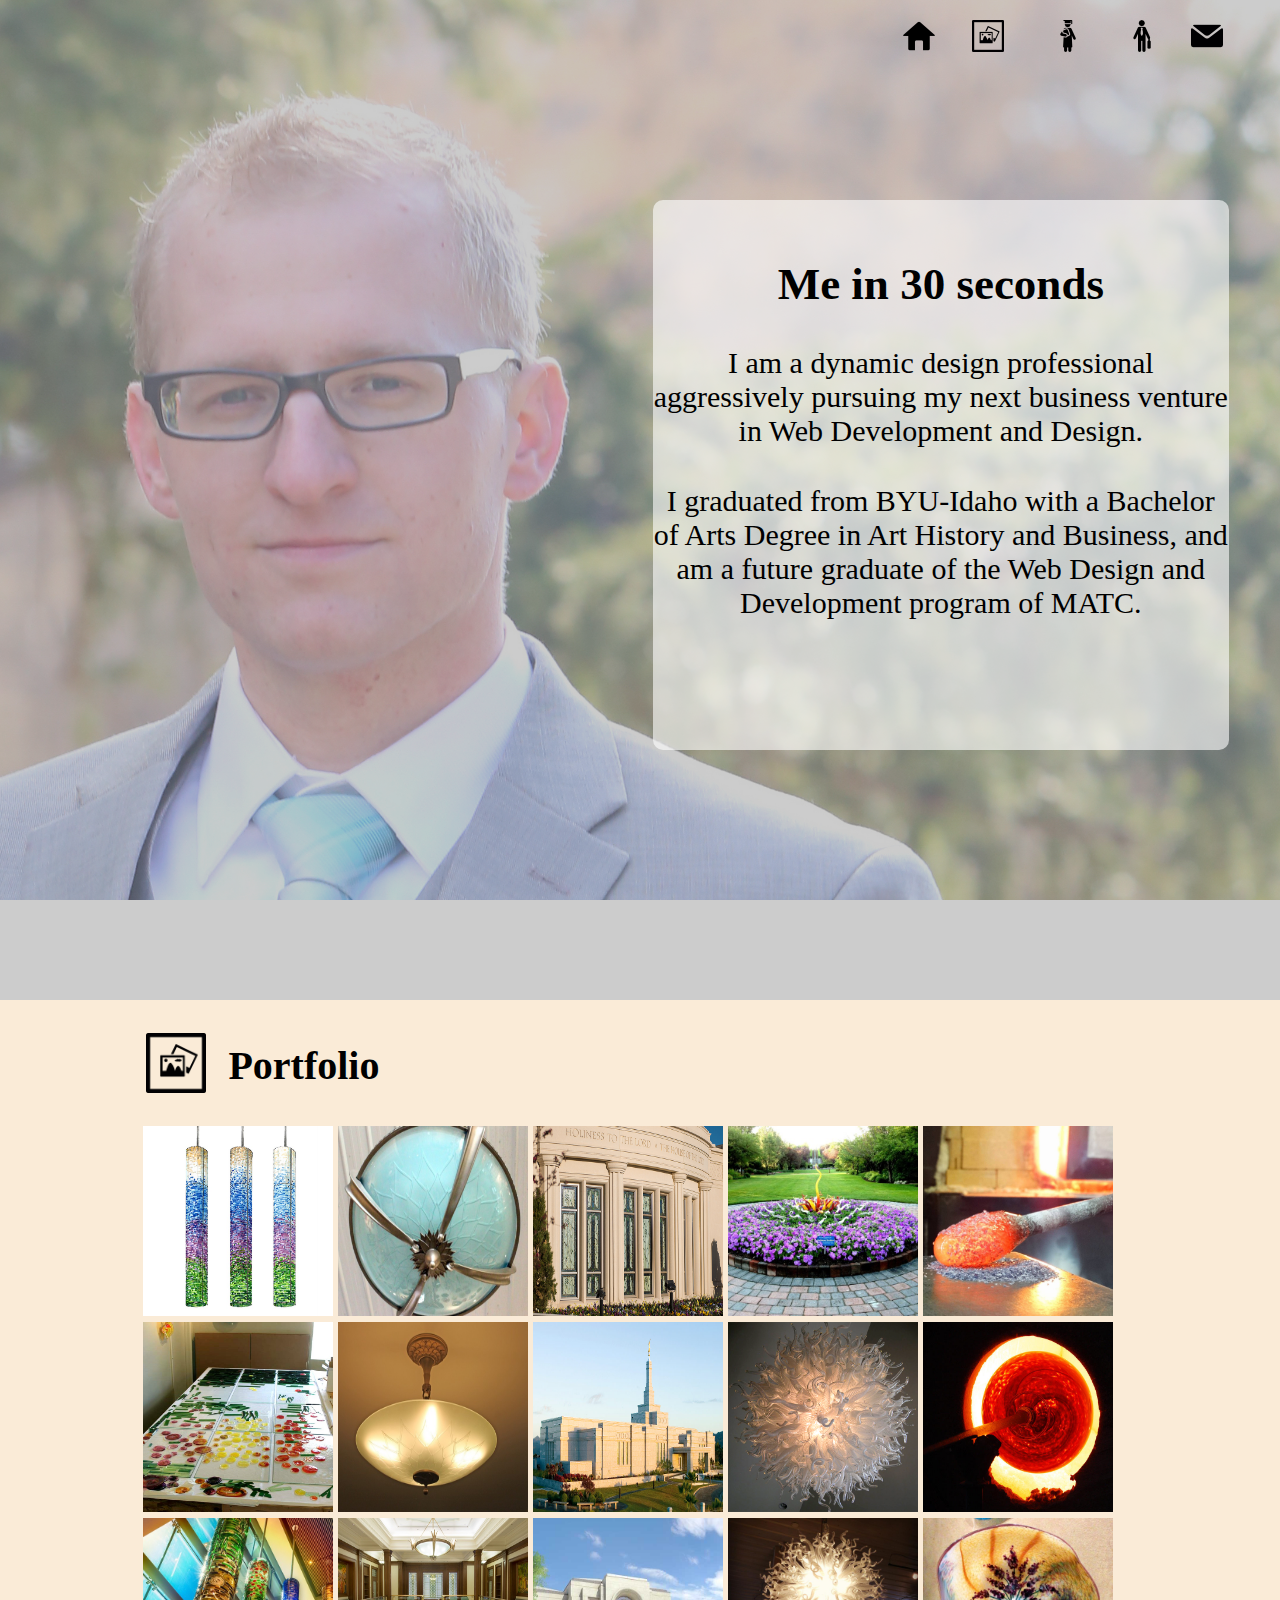
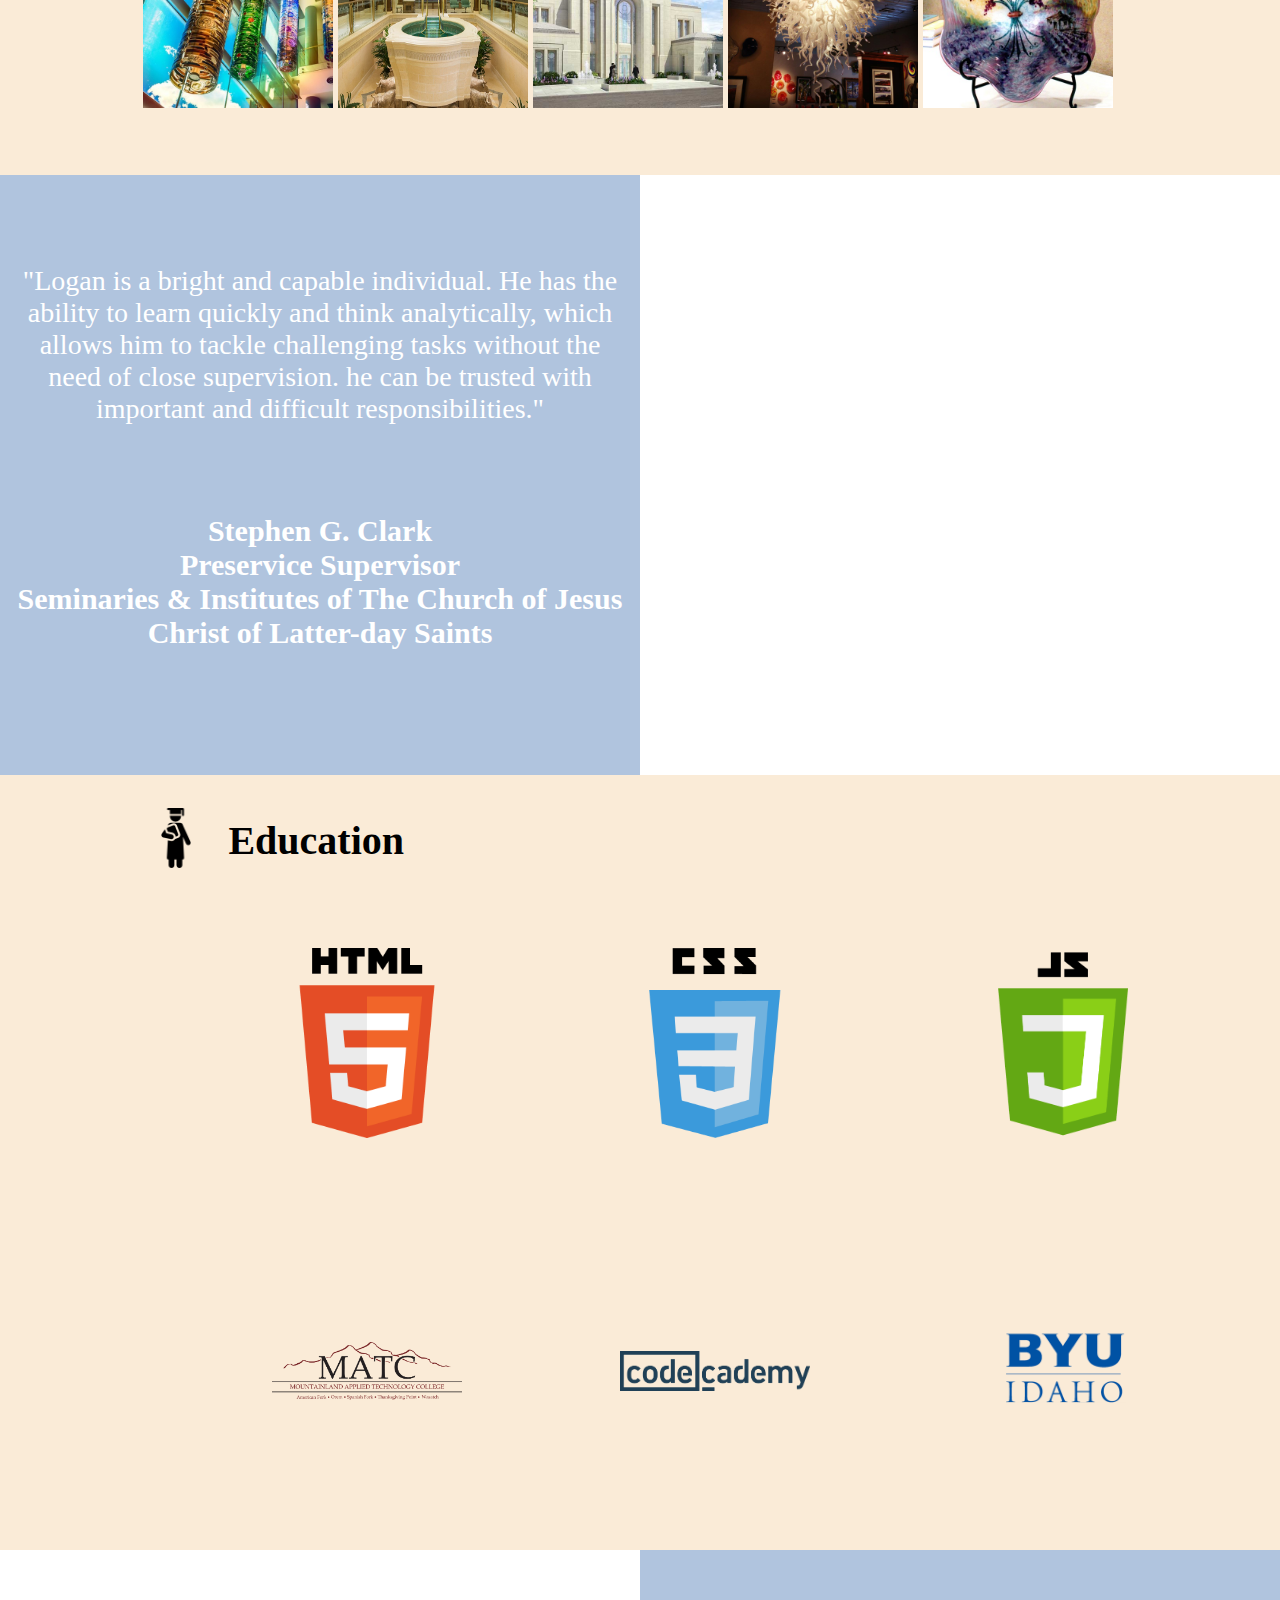
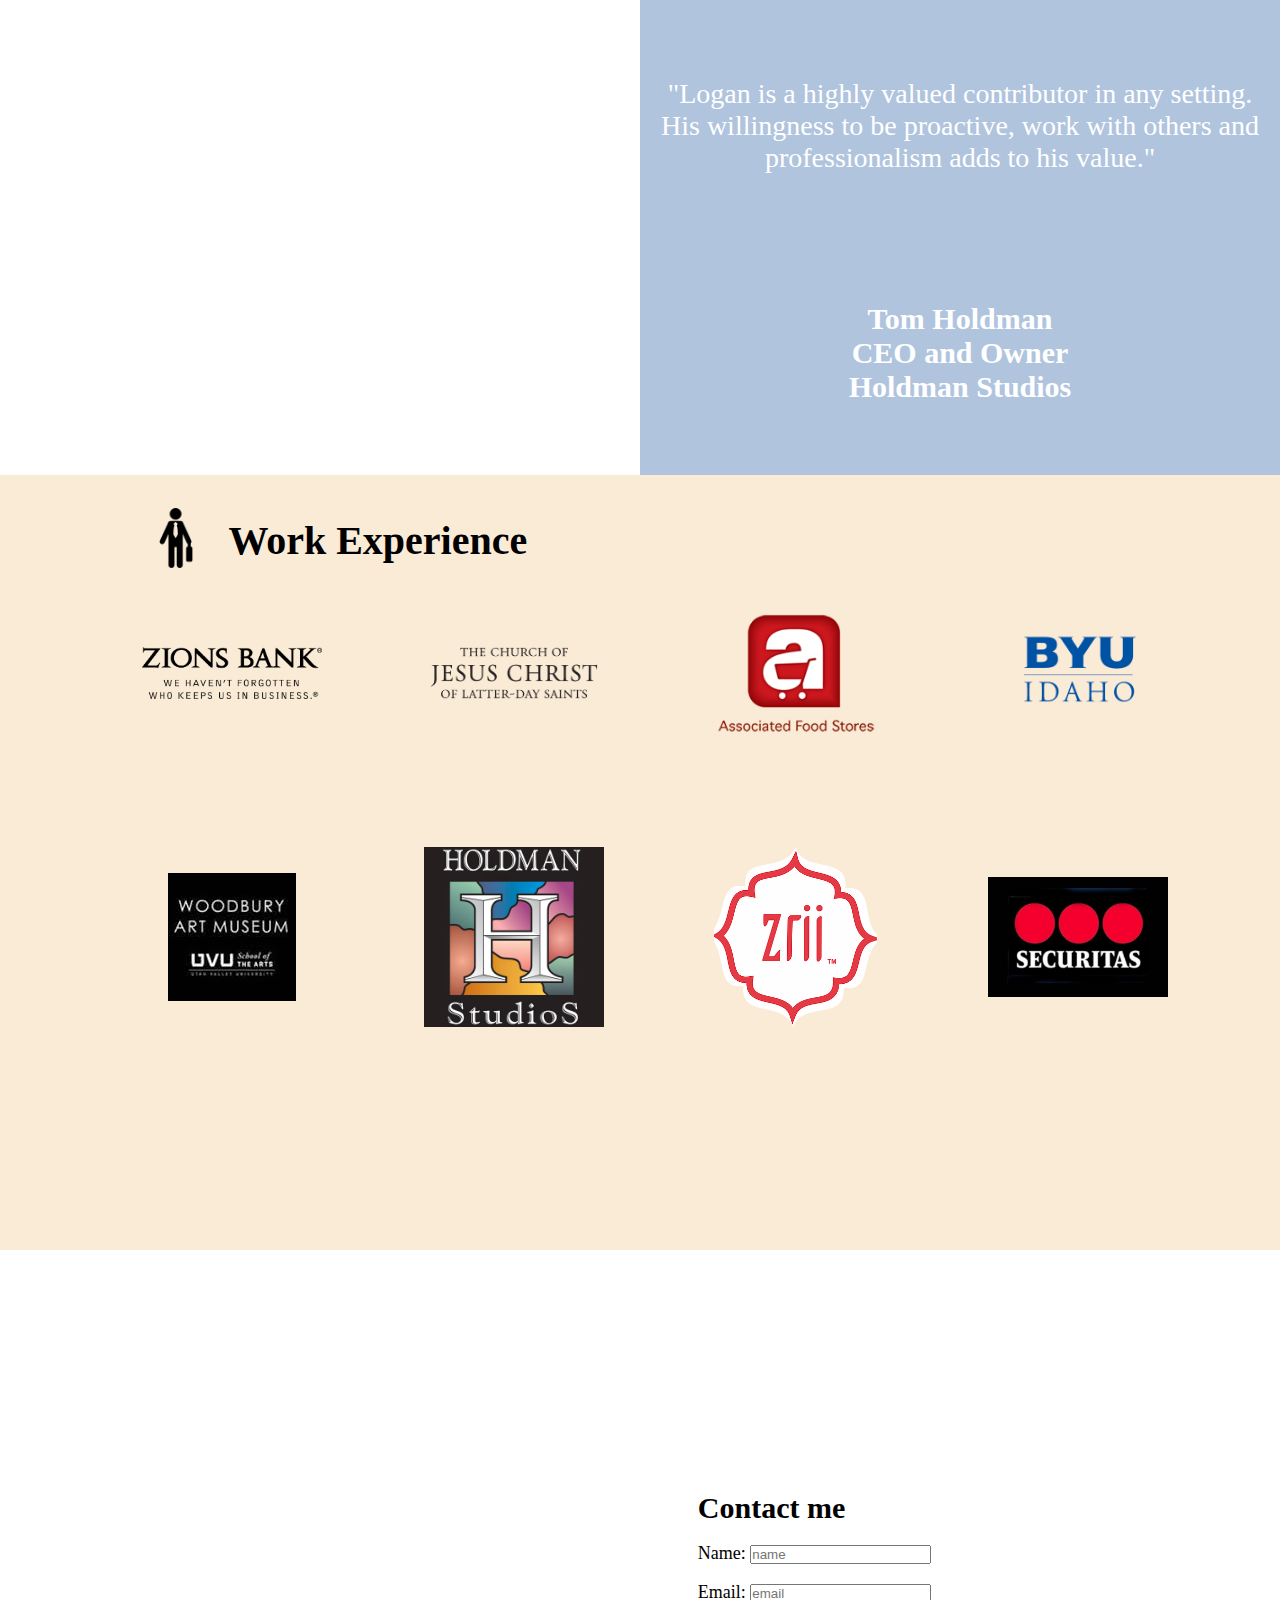
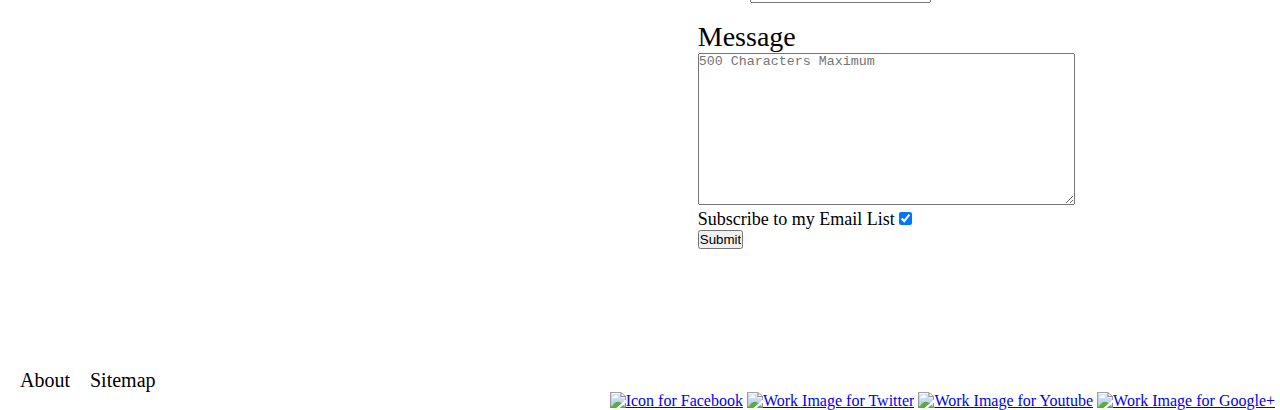
==== commit f50eaf3d: "4/15 fully scalable actually done" ====
--- a/html/index.html
+++ b/html/index.html
@@ -187,16 +187,21 @@
     <div id = "contact">
         <form id="textForm" method="post" action="Thanks.html">
             <h3 style= "font-family: Georgia">Contact me</h3><br>
-            <label for="name" style="font-family: Georgia;">Name: </label> <input id="name" name="name"><br><br>
-            <label for="email" style="font-family: Georgia;">Email: </label><input id="email" name="email"><br><br>
+            <label for="name" style="font-family: Georgia;">Name: </label> <input id="name" name="name" required placeholder="name"><br><br>
+            <label for="email" style="font-family: Georgia;">Email: </label><input id="email" name="email" required placeholder="email"><br><br>
             <p font-family="Georgia">Message</p>
-            <textarea cols="60" rows="10" maxlength="500"></textarea>
+            <textarea cols="60" rows="10" maxlength="500" required placeholder="500 Characters Maximum"></textarea>
+            <br>
+            <label for="emaillist">Subscribe to my Email List</label>
+            <input type="checkbox" id="emaillist" checked>
+            <br>
             <input type="submit" value="Submit">
         </form>
     </div>
 </div>
 <div id = "footer">
     <a href="about.html"><p id="about"> About</p></a>
+    <a href="Sitemap.html"><p id="sitemap"> Sitemap</p></a>
     <ul id = "social-media">
         <li><a href = "http://www.facebook.com"><img alt="Icon for Facebook" src="https://cdn3.iconfinder.com/data/icons/social-media-set-3/60/facebook-48.png"></a></li>
         <li><a href = "http://www.twitter.com"> <img alt="Work Image for Twitter" src="https://cdn3.iconfinder.com/data/icons/social-media-set-3/60/twitter1-48.png"></a></li>
--- a/css/stylesheet.css
+++ b/css/stylesheet.css
@@ -10,10 +10,12 @@
     }
 
     #photo-table div {
-        width: 40px;
-        height: 40px;
-    }
-
+        width: 43px;
+        height: 43px;
+    }
+    p.hovertext {
+        font-size: 8px;
+    }
     div#portfolio {
         height: 270px;
     }
@@ -81,6 +83,18 @@
     div#aboutMeBox {
         height: 300px;
     }
+    div#aboutText p {
+        font-size: 12px;
+    }
+    div#aboutText h1 {
+        font-size: 14px;
+    }
+    div#aboutBox {
+        height: 400px;
+    }
+    #aboutBox div {
+        font-size: 12px;
+    }
     div#top-clear {
         height: 400px;
     }
@@ -123,8 +137,11 @@
         height: 60px;
     }
     #photo-table div{
-        width: 60px;
-        height: 60px;x;
+        width: 64px;
+        height: 64px;
+    }
+    p.hovertext {
+        font-size: 8px;
     }
     div#portfolio {
         height: 300px;
@@ -187,6 +204,18 @@
     div#aboutMeBox {
         height: 300px;
     }
+    div#aboutText p {
+        font-size: 12px;
+    }
+    div#aboutText h1 {
+        font-size: 14px;
+    }
+    div#aboutBox {
+        height: 400px;
+    }
+    #aboutBox div {
+        font-size: 12px;
+    }
     div#top-clear {
         height: 400px;
     }
@@ -212,12 +241,17 @@
     label {
         font-size: 12px;
     }
-   form {
+    form {
        width: 100px;
-   }
-   textarea {
+    }
+    textarea {
        width: 125px;
-   }
+    }
+
+    p#thanksText {
+        font-size: 8px;
+    }
+
 }
 @media screen and (min-width: 500px) and (max-width: 600px) {
     #photo-table td {
@@ -229,8 +263,11 @@
         height: 80px;
     }
     #photo-table div{
-        width: 80px;
-        height: 80px;
+        width: 84px;
+        height: 84px;
+    }
+    p.hovertext {
+        font-size: 11px;
     }
     div#portfolio {
         height: 350px;
@@ -291,6 +328,18 @@
     div#aboutMeBox {
         height: 300px;
     }
+    div#aboutText p {
+        font-size: 13px;
+    }
+    div#aboutText h1 {
+        font-size: 14px;
+    }
+    div#aboutBox {
+        height: 400px;
+    }
+    #aboutBox div {
+        font-size: 13px;
+    }
     div#top-clear {
         height: 400px;
     }
@@ -334,8 +383,11 @@
         height: 90px;
     }
     #photo-table div{
-        width: 90px;
-        height: 90px;
+        width: 94px;
+        height: 94px;
+    }
+    p.hovertext {
+        font-size: 13px;
     }
     div#portfolio {
         height: 400px;
@@ -396,6 +448,15 @@
     div#aboutMeBox {
         height: 300px;
     }
+    div#aboutText p {
+        font-size: 14px;
+    }
+    div#aboutBox {
+        height: 400px;
+    }
+    #aboutBox div {
+        font-size: 14px;
+    }
     div#top-clear {
         height: 400px;
     }
@@ -438,11 +499,14 @@
         height: 110px;
     }
     #photo-table div{
-        width: 110px;
-        height: 110px;
+        width: 114px;
+        height: 114px;
+    }
+    p.hovertext {
+        font-size: 14px;
     }
     div#portfolio {
-        height: 450px;
+        height: 475px;
     }
     div#bottom {
         height: 450px;
@@ -500,6 +564,15 @@
     div#aboutMeBox {
         height: 300px;
     }
+    div#aboutText p {
+        font-size: 14px;
+    }
+    div#aboutBox {
+        height: 400px;
+    }
+    #aboutBox div {
+        font-size: 14px;
+    }
     div#top-clear {
         height: 400px;
     }
@@ -542,8 +615,11 @@
         height: 130px;
     }
     #photo-table div{
-        width: 130px;
-        height: 130px;
+        width: 134px;
+        height: 134px;
+    }
+    p.hovertext {
+        font-size: 16px;
     }
     div#portfolio {
         height: 550px;
@@ -604,6 +680,15 @@
     div#aboutMeBox {
         height: 300px;
     }
+    div#aboutText p {
+        font-size: 16px;
+    }
+    div#aboutBox {
+        height: 450px;
+    }
+    #aboutBox div {
+        font-size: 16px;
+    }
     div#top-clear {
         height: 400px;
     }
@@ -638,22 +723,24 @@
 }
 @media screen and (min-width: 900px) and (max-width: 1000px) {
     #photo-table td {
-        width: 150px;
-        height: 150px;
+        width: 140px;
+        height: 140px;
     }
 
     #photo-table a img {
-        width: 150px;
-        height: 150px;
+        width: 140px;
+        height: 140px;
     }
 
     #photo-table div {
-        width: 150px;
-        height: 150px;
-    }
-
+        width: 144px;
+        height: 144px;
+    }
+    p.hovertext {
+        font-size: 18px;
+    }
     div#portfolio {
-        height: 600px;
+        height: 625px;
     }
 
     div#bottom {
@@ -719,6 +806,16 @@
         height: 440px;
     }
 
+    div#aboutText p {
+        font-size: 18px;
+    }
+    div#aboutBox {
+        height: 475px;
+    }
+    #aboutBox div {
+        font-size: 18px;
+    }
+
     div#top-clear {
         height: 650px;
     }
@@ -772,10 +869,12 @@
     }
 
     #photo-table div {
-        width: 160px;
-        height: 160px;
-    }
-
+        width: 164px;
+        height: 164px;
+    }
+    p.hovertext {
+        font-size: 20px;
+    }
     div#portfolio {
         height: 650px;
     }
@@ -800,6 +899,7 @@
         max-width: 160px;
         padding: 31px;
         margin: 31px;
+        margin-left: 10%;
     }
 
     p.navbartext {
@@ -813,7 +913,15 @@
     h3 {
         font-size: 28px;
     }
-
+    div#aboutText p {
+        font-size: 18px;
+    }
+    div#aboutBox {
+        height: 475px;
+    }
+    #aboutBox div {
+        font-size: 18px;
+    }
     #photo-table {
         margin-top: 18px;
     }
@@ -882,14 +990,17 @@
         height: 180px;
     }
     #photo-table div{
-        width: 180px;
-        height: 180px;
+        width: 184px;
+        height: 184px;
+    }
+    p.hovertext {
+        font-size: 22px;
     }
     div#portfolio {
-        height: 900px;
+        height: 775px;
     }
     div#bottom {
-        height: 800px;
+        height: 750px;
     }
     #workPhotos td img {
         max-height: 170px;
@@ -898,9 +1009,17 @@
         margin: 20px;
     }
     div#middle {
-        height: 850px;
-    }
-
+        height: 775px;
+    }
+    div#aboutText p {
+        font-size: 20px;
+    }
+    div#aboutBox {
+        height: 500px;
+    }
+    #aboutBox div {
+        font-size: 20px;
+    }
     #educationPhotos td img {
         max-height: 160px;
         max-width: 160px;
@@ -978,8 +1097,11 @@
         height: 190px;
     }
     #photo-table div{
-        width: 190px;
-        height: 190px;
+        width: 194px;
+        height: 194px;
+    }
+    p.hovertext {
+        font-size: 23px;
     }
     div#portfolio {
         height: 775px;
@@ -996,7 +1118,15 @@
     div#middle {
         height: 775px;
     }
-
+    div#aboutText p {
+        font-size: 22px;
+    }
+    div#aboutBox {
+        height: 600px;
+    }
+    #aboutBox div {
+        font-size: 22px;
+    }
     #educationPhotos td img {
         max-height: 190px;
         max-width: 190px;
@@ -1069,6 +1199,9 @@
     #photo-table div{
         width: 210px;
         height: 210px;
+    }
+    p.hovertext {
+        font-size: 25px;
     }
     div#portfolio {
         height: 900px;
@@ -1085,7 +1218,15 @@
     div#middle {
         height: 825px;
     }
-
+    div#aboutText p {
+        font-size: 25px;
+    }
+    div#aboutBox {
+        height: 650px;
+    }
+    #aboutBox div {
+        font-size: 25px;
+    }
     #educationPhotos td img {
         max-height: 210px;
         max-width: 210px;
@@ -1144,6 +1285,7 @@
         height: 700px;
     }
 }
+
 #about {
     position: absolute;
     bottom: 18px;
@@ -1153,6 +1295,7 @@
     list-style-type: none;
     font-family: Georgia, serif;
     font-size: 20px;
+    color: #000000;
 }
 
 a#about {
@@ -1178,6 +1321,28 @@
     background-color: rgba(255, 255, 255, .6);
     border-radius: 10px;
     top: 20%;
+    left: 51%;
+}
+#aboutText {
+    position: absolute;
+    font-family: Georgia, serif;
+    text-align: center;
+    margin-top: 10%;
+}
+
+#aboutText p {
+    font-size: 30px;
+}
+#aboutText h1 {
+    font-size: 45px;
+}
+#aboutBox {
+    position: absolute;
+    height: 650px;
+    width: 45%;
+    background-color: rgba(255, 255, 255, .6);
+    border-radius: 10px;
+    top: 15%;
     left: 51%;
 }
 #bottom {
@@ -1326,13 +1491,26 @@
     height: 60px;
     width: 100%;
     background-color: #ffffff;
+    position: relative;
     clear: both;
-    position: relative;
+
 }
 
 #footer ul li{
     list-style-type: none;
     display: inline;
+}
+#footer-about ul li{
+    list-style-type: none;
+    display: inline;
+}
+#footer-about {
+    height: 60px;
+    width: 100%;
+    background-color: #ffffff;
+    position: fixed;
+    bottom: 0%;
+    left: 0%;
 }
 
 #gilbert1:hover .hovertext {
@@ -1599,12 +1777,54 @@
 #educationIcon:hover .navbartext {
     visibility: visible;
 }
+#sitemap {
+    position: absolute;
+    bottom: 18px;
+    left: 90px;
+}
+
+p#sitemap {
+    list-style-type: none;
+    font-family: Georgia, serif;
+    font-size: 20px;
+    color: #000000;
+}
+.sitemapText{
+    position: relative;
+    font-family: Georgia, serif;
+    text-align: center;
+    margin-top: 15%;
+    font-size: 30px;
+    margin-left: 3%;
+}
+
+.sitemapText a{
+    color: black;
+    text-decoration: none;
+}
 #social-media{
     position: absolute;
     bottom: 0px;
     right: 5px;
 }
 
+p#thanksText {
+     position: absolute;
+     font-family: Georgia, serif;
+     text-align: center;
+     margin-top: 35%;
+    font-size: 30px;
+ }
+
+div#thanksBox {
+    position: absolute;
+    height: 700px;
+    width: 45%;
+    background-color: rgba(255, 255, 255, .6);
+    border-radius: 10px;
+    top: 15%;
+    left: 51%;
+}
 
 #textForm {
     text-align: left;
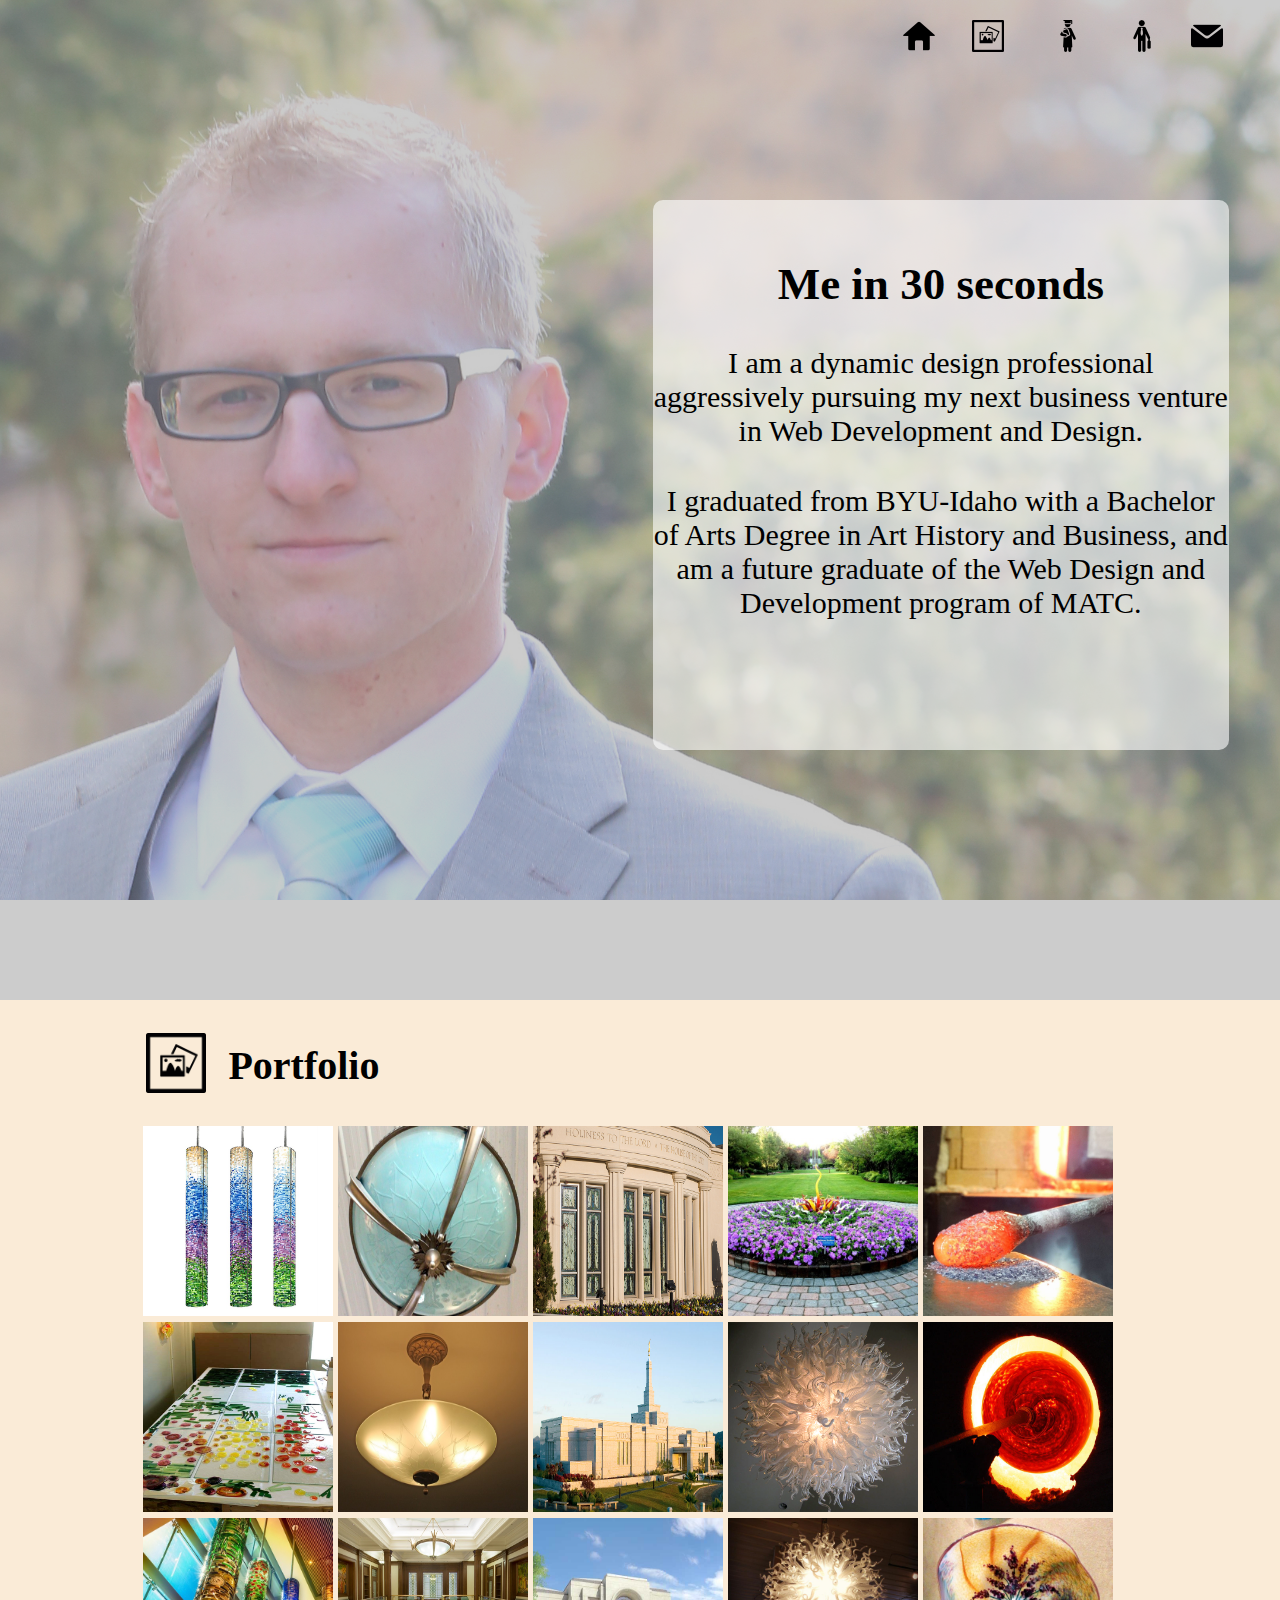
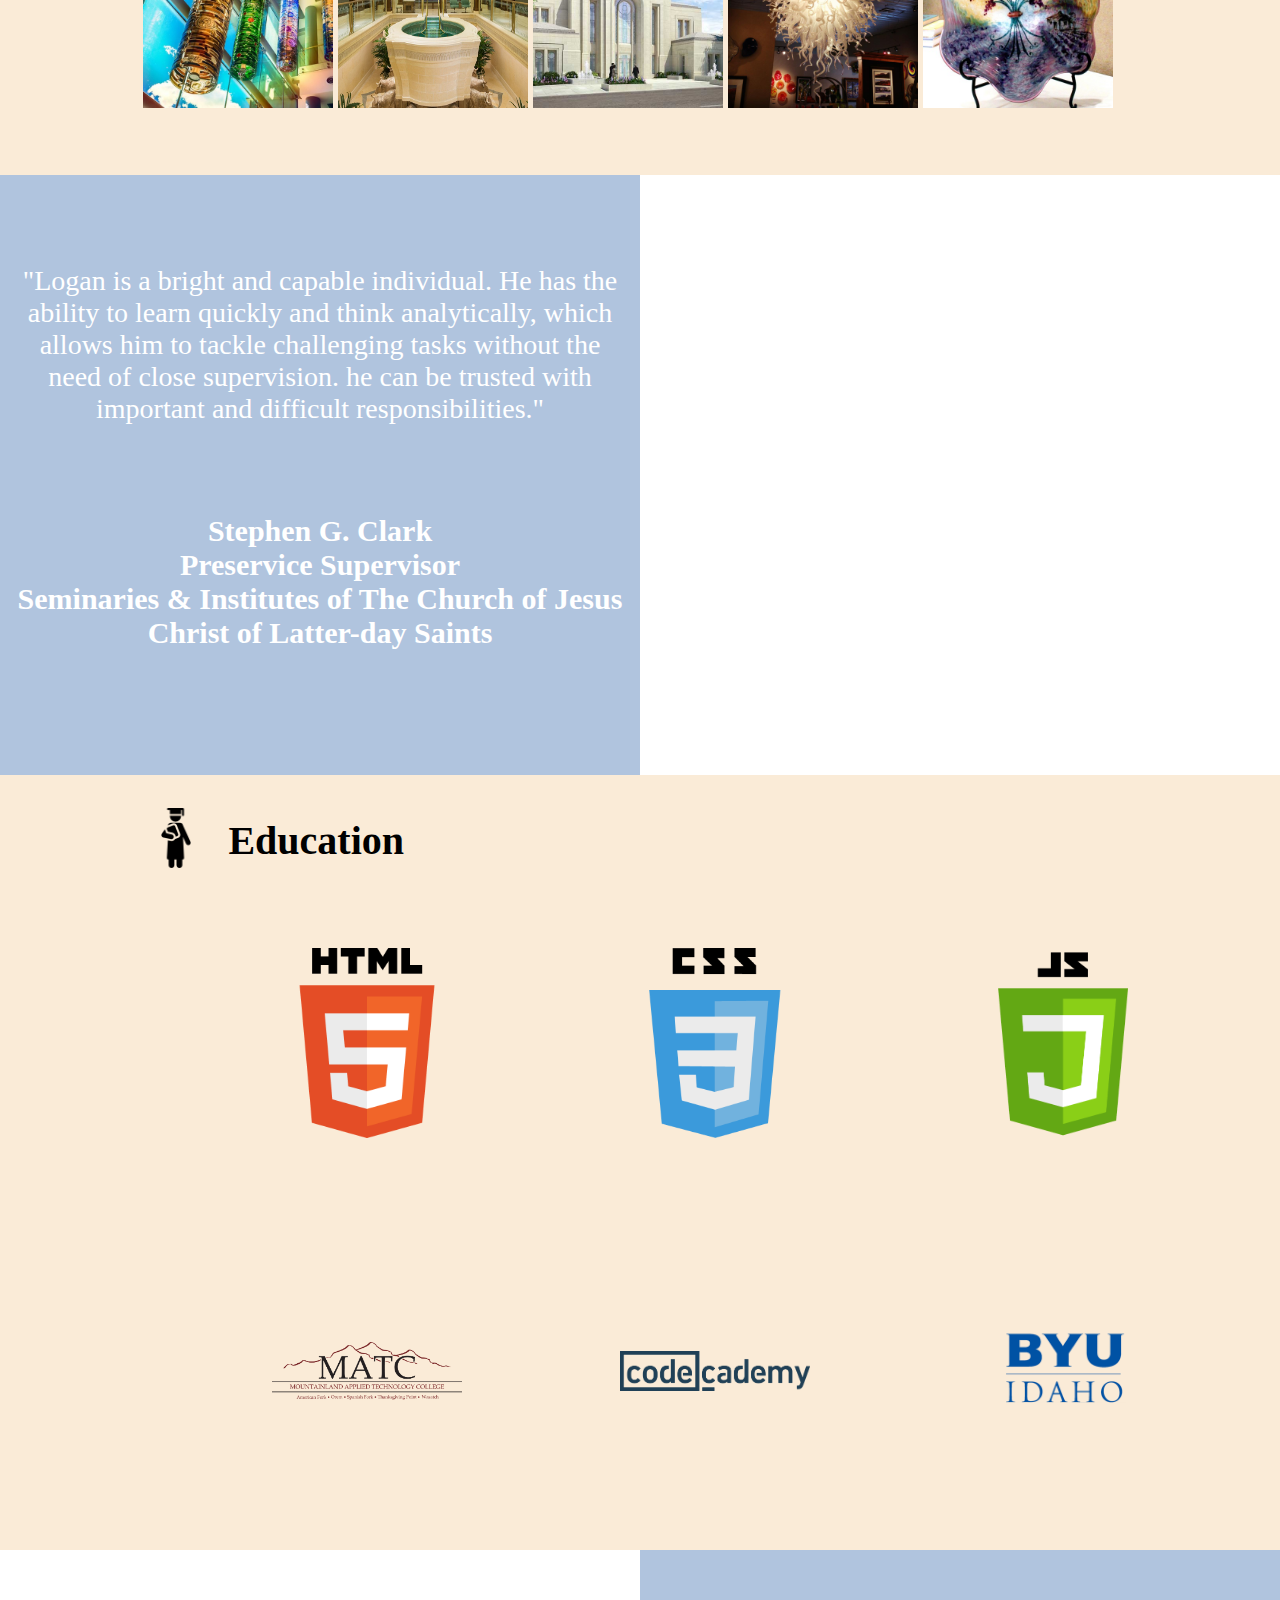
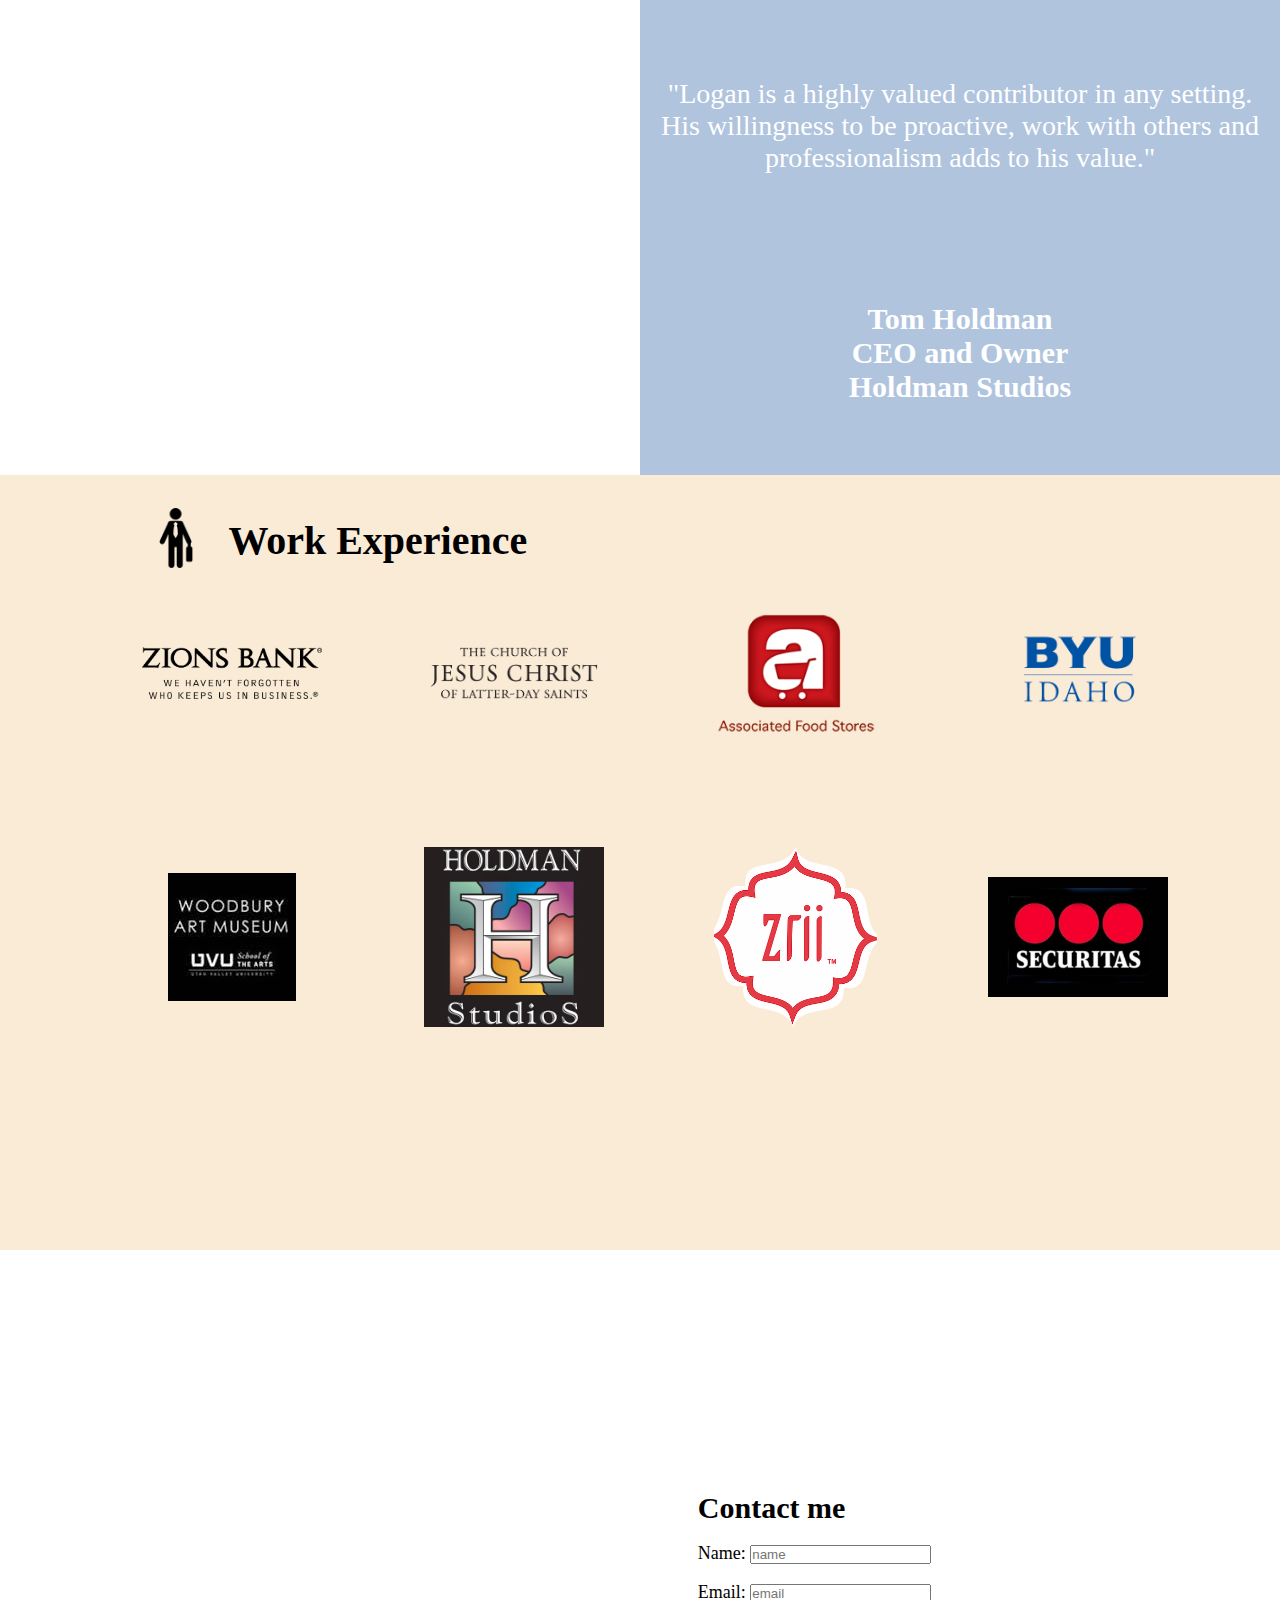
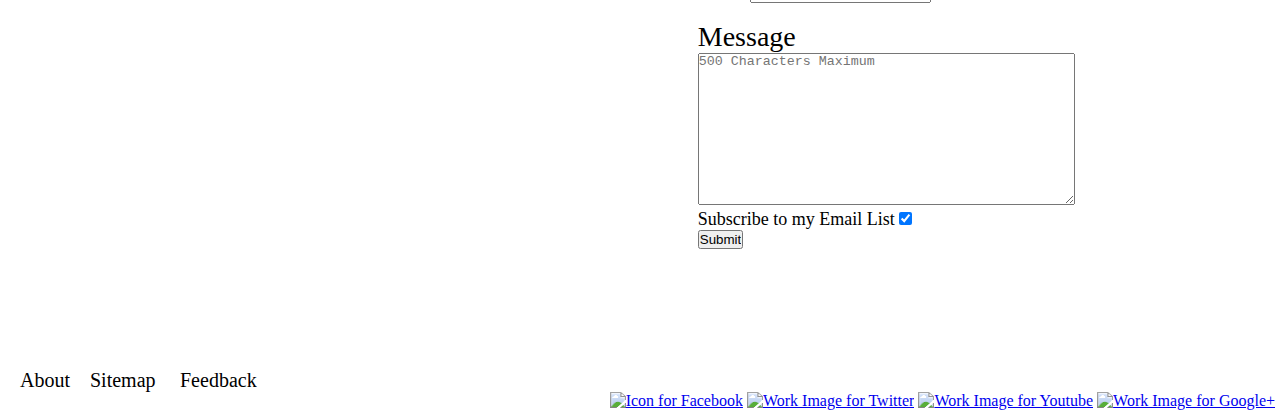
==== commit 6c9c4d9e: "4/21 feedback page built" ====
--- a/html/index.html
+++ b/html/index.html
@@ -202,6 +202,7 @@
 <div id = "footer">
     <a href="about.html"><p id="about"> About</p></a>
     <a href="Sitemap.html"><p id="sitemap"> Sitemap</p></a>
+    <a href="Feedback.html"><p id="feedback"> Feedback </p></a>
     <ul id = "social-media">
         <li><a href = "http://www.facebook.com"><img alt="Icon for Facebook" src="https://cdn3.iconfinder.com/data/icons/social-media-set-3/60/facebook-48.png"></a></li>
         <li><a href = "http://www.twitter.com"> <img alt="Work Image for Twitter" src="https://cdn3.iconfinder.com/data/icons/social-media-set-3/60/twitter1-48.png"></a></li>
--- a/css/stylesheet.css
+++ b/css/stylesheet.css
@@ -1468,6 +1468,23 @@
 #educationIcon:hover .navbartext {
     visibility: visible;
 }
+#feedback {
+    position: absolute;
+    bottom: 18px;
+    left: 180px;
+}
+
+p#feedback {
+    list-style-type: none;
+    font-family: Georgia, serif;
+    font-size: 20px;
+    color: #000000;
+}
+#feedbackForm {
+    position: absolute;
+    top: 30%;
+    left: 17%;
+}
 #fiji:hover .hovertext {
     visibility: visible;
 }
@@ -1798,10 +1815,10 @@
     margin-left: 3%;
 }
 
-.sitemapText a{
+/* .sitemapText a{
     color: black;
     text-decoration: none;
-}
+} */
 #social-media{
     position: absolute;
     bottom: 0px;
